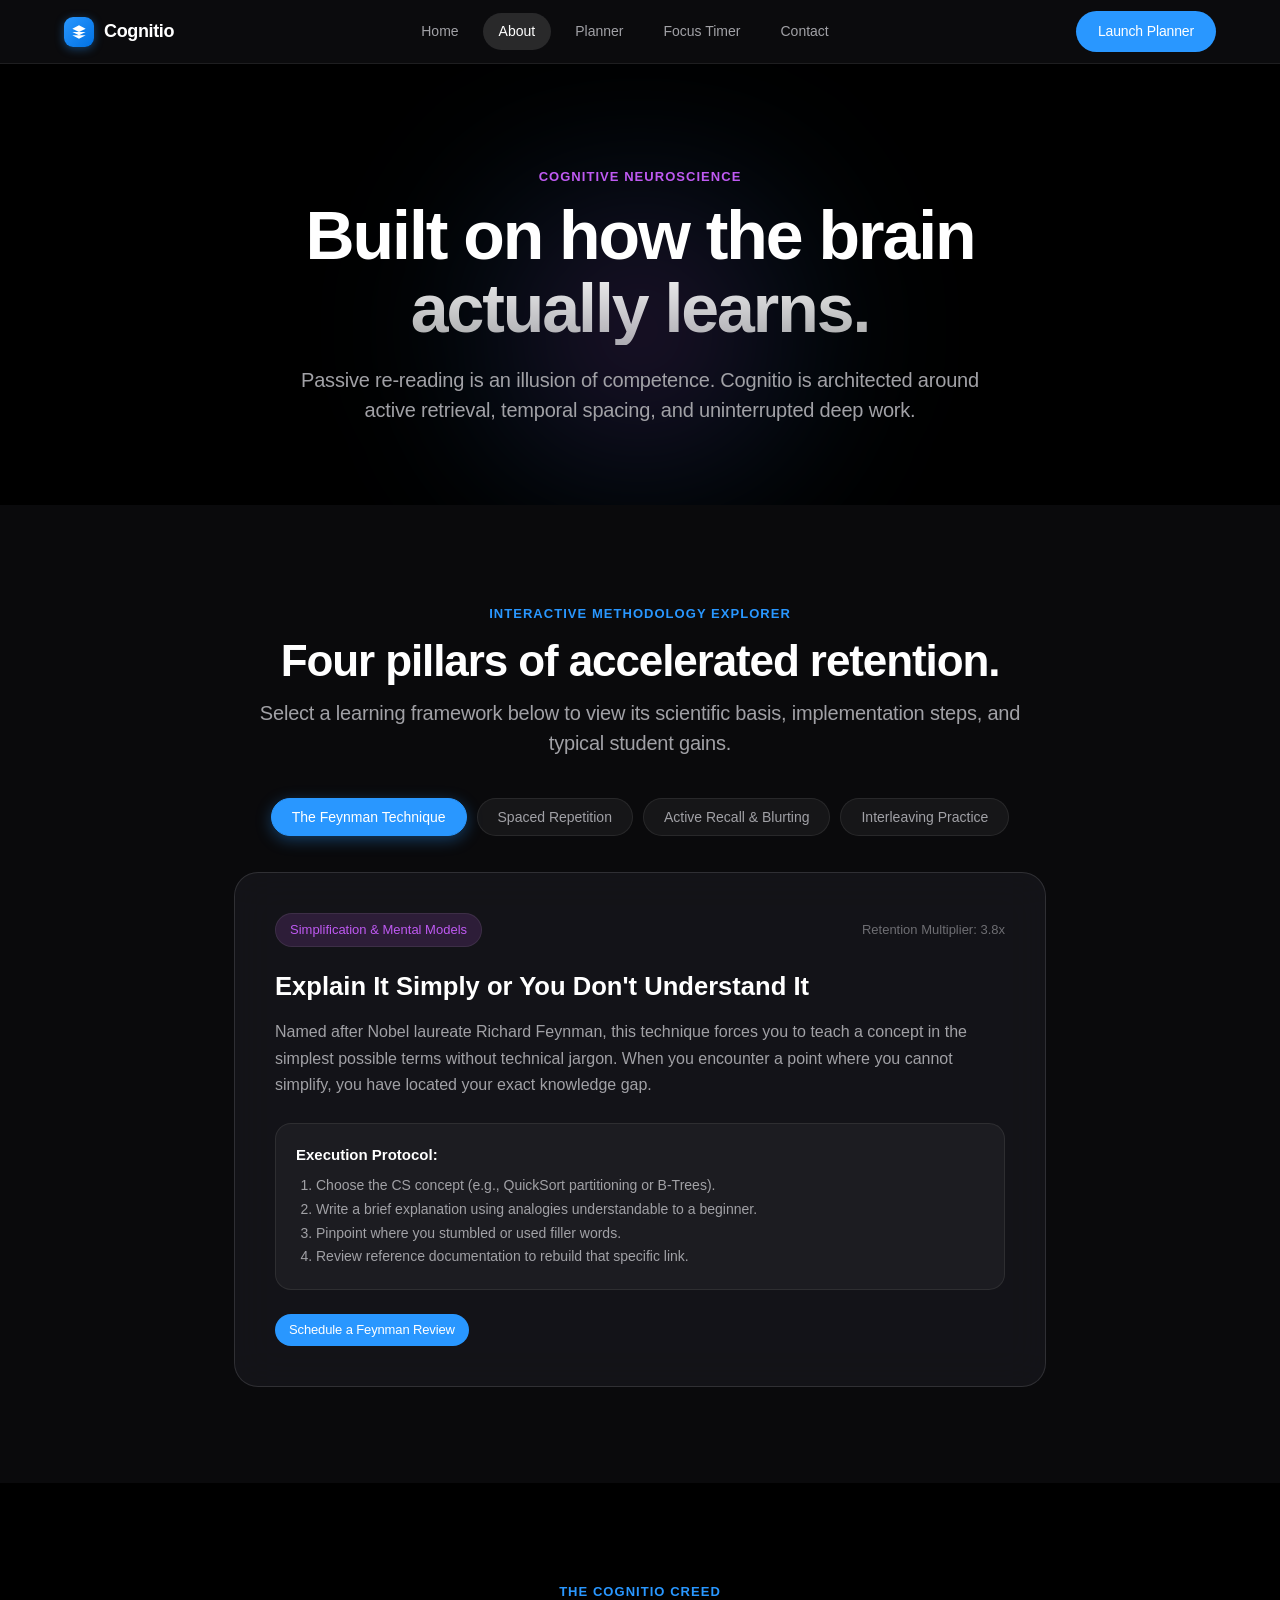
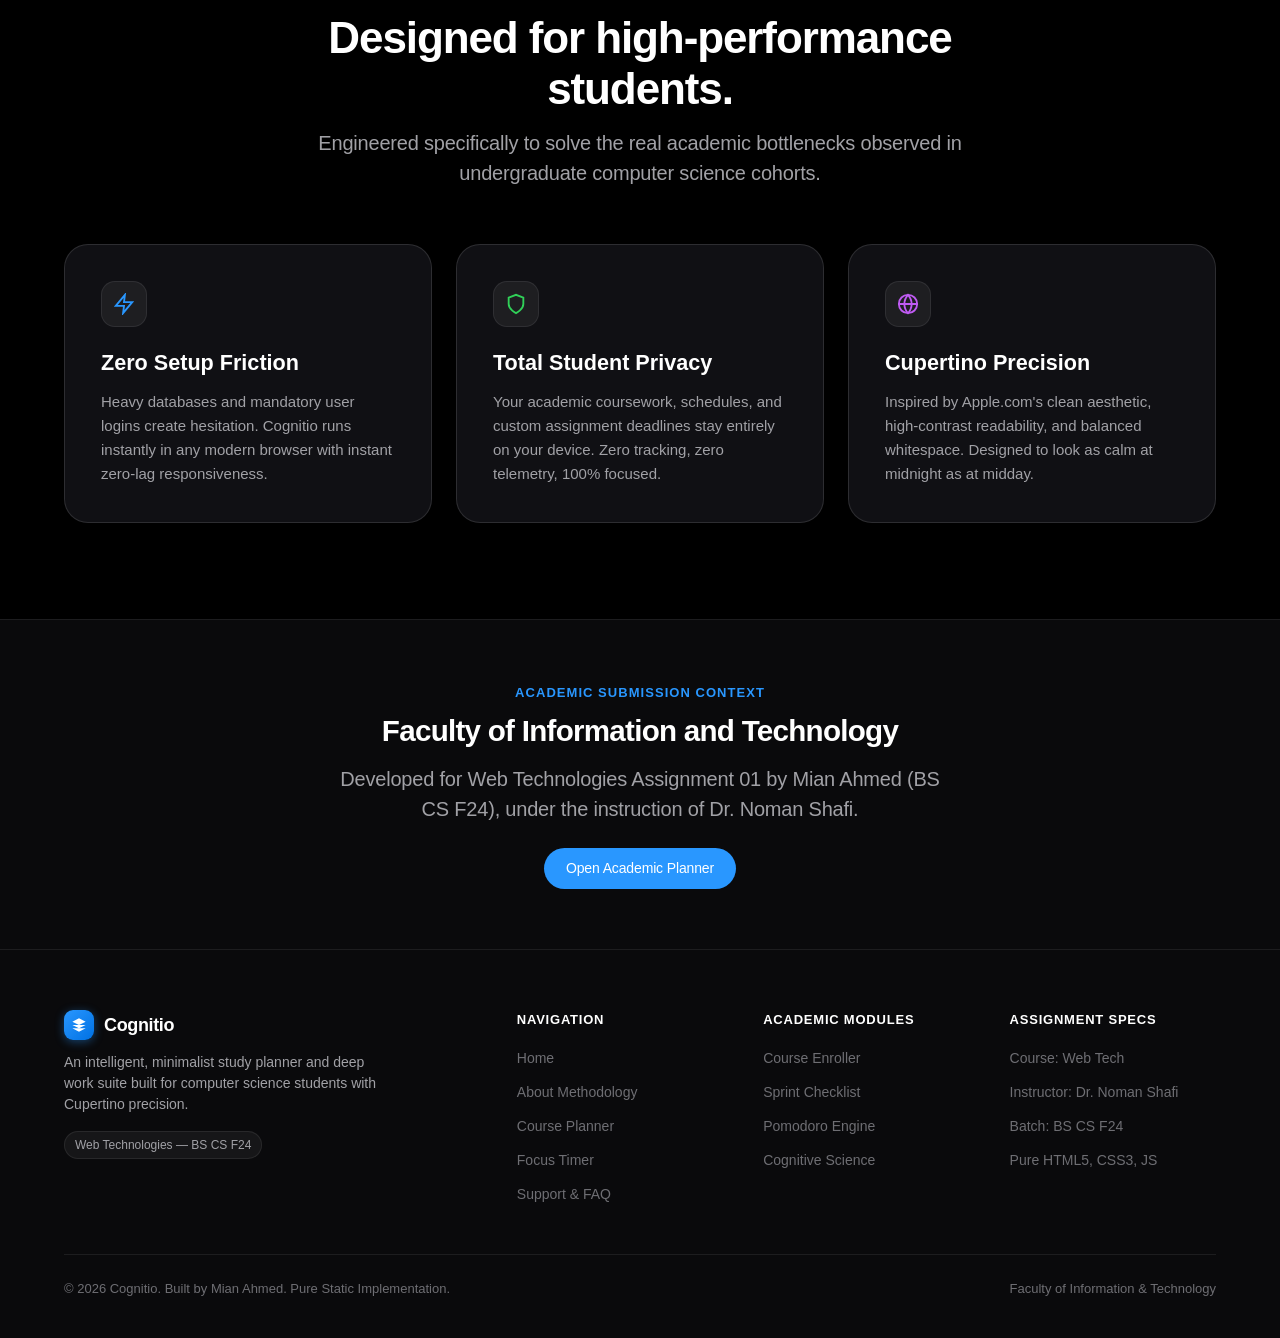
==== about.html @ 15bf396c "Implement Apple-inspired Home and About pages with interactive carousel and technique switcher" ====
<!DOCTYPE html>
<html lang="en">
<head>
  <meta charset="UTF-8">
  <meta name="viewport" content="width=device-width, initial-scale=1.0">
  <meta name="description" content="Cognitio Methodology - The cognitive neuroscience and evidence-based study techniques behind academic mastery.">
  <meta name="author" content="Mian Ahmed - BS CS F24">
  <title>About Cognitio — The Science of Mastery</title>
  <link rel="stylesheet" href="css/style.css">
  <link rel="stylesheet" href="css/responsive.css">
</head>
<body>

  <!-- ========================================================================
       Global Apple Frosted Glass Header
       ======================================================================== -->
  <header class="site-header">
    <div class="container nav-container">
      <a href="index.html" class="brand" aria-label="Cognitio Home">
        <span class="brand-icon">
          <svg viewBox="0 0 24 24">
            <path d="M12 2L2 7l10 5 10-5-10-5zM2 17l10 5 10-5M2 12l10 5 10-5"/>
          </svg>
        </span>
        <span>Cognitio</span>
      </a>

      <nav class="nav-menu" aria-label="Main Navigation">
        <a href="index.html" class="nav-link">Home</a>
        <a href="about.html" class="nav-link active">About</a>
        <a href="planner.html" class="nav-link">Planner</a>
        <a href="timer.html" class="nav-link">Focus Timer</a>
        <a href="contact.html" class="nav-link">Contact</a>
      </nav>

      <div class="nav-actions">
        <a href="planner.html" class="btn btn-primary nav-cta-desktop">Launch Planner</a>
        <button id="hamburgerBtn" class="hamburger" aria-label="Toggle navigation menu" aria-expanded="false">
          <div class="hamburger-bars">
            <span></span>
            <span></span>
            <span></span>
          </div>
        </button>
      </div>
    </div>
  </header>

  <!-- Mobile Navigation Drawer -->
  <aside id="mobileNav" class="mobile-nav" aria-label="Mobile Navigation">
    <div class="mobile-nav-links">
      <a href="index.html" class="mobile-nav-link">Home</a>
      <a href="about.html" class="mobile-nav-link active">About</a>
      <a href="planner.html" class="mobile-nav-link">Planner</a>
      <a href="timer.html" class="mobile-nav-link">Focus Timer</a>
      <a href="contact.html" class="mobile-nav-link">Contact</a>
    </div>
    <div class="mobile-nav-footer">
      <a href="planner.html" class="btn btn-primary" style="width: 100%;">Open Planner</a>
    </div>
  </aside>

  <!-- ========================================================================
       Main Content
       ======================================================================== -->
  <main id="mainContent">

    <!-- 1. Hero Section -->
    <section class="hero-section">
      <div class="hero-glow" style="background: radial-gradient(circle, rgba(191, 90, 242, 0.2) 0%, rgba(41, 151, 255, 0.08) 40%, transparent 70%);"></div>
      <div class="container hero-content">
        <span class="eyebrow" style="color: var(--apple-purple);">Cognitive Neuroscience</span>
        <h1 class="headline-hero">Built on how the brain<br>actually learns.</h1>
        <p class="subheadline" style="max-width: 680px; margin: 20px auto 0;">
          Passive re-reading is an illusion of competence. Cognitio is architected around active retrieval, temporal spacing, and uninterrupted deep work.
        </p>
      </div>
    </section>

    <!-- 2. Interactive Study Technique Switcher -->
    <section class="section-padding" style="background: var(--bg-secondary);">
      <div class="container container-narrow">
        <div class="text-center" style="margin-bottom: 40px;">
          <span class="eyebrow">Interactive Methodology Explorer</span>
          <h2 class="headline-section">Four pillars of accelerated retention.</h2>
          <p class="subheadline" style="margin-top: 12px;">
            Select a learning framework below to view its scientific basis, implementation steps, and typical student gains.
          </p>
        </div>

        <!-- Technique Tabs -->
        <div class="technique-tabs" role="tablist">
          <button class="technique-tab-btn active" data-target="tabFeynman" role="tab" aria-selected="true">
            The Feynman Technique
          </button>
          <button class="technique-tab-btn" data-target="tabSpaced" role="tab" aria-selected="false">
            Spaced Repetition
          </button>
          <button class="technique-tab-btn" data-target="tabBlurting" role="tab" aria-selected="false">
            Active Recall & Blurting
          </button>
          <button class="technique-tab-btn" data-target="tabInterleaving" role="tab" aria-selected="false">
            Interleaving Practice
          </button>
        </div>

        <!-- Panel 1: Feynman Technique -->
        <div id="tabFeynman" class="technique-panel active" role="tabpanel">
          <div class="bento-card" style="padding: 40px;">
            <div style="display: flex; align-items: center; justify-content: space-between; margin-bottom: 20px;">
              <span class="pill-tag" style="background: rgba(191, 90, 242, 0.15); color: var(--apple-purple);">Simplification & Mental Models</span>
              <span style="font-size: 0.8125rem; color: var(--text-muted);">Retention Multiplier: 3.8x</span>
            </div>
            <h3 style="font-size: 1.6rem; font-weight: 700; color: #ffffff; margin-bottom: 14px;">
              Explain It Simply or You Don't Understand It
            </h3>
            <p style="color: var(--text-secondary); line-height: 1.65; margin-bottom: 24px;">
              Named after Nobel laureate Richard Feynman, this technique forces you to teach a concept in the simplest possible terms without technical jargon. When you encounter a point where you cannot simplify, you have located your exact knowledge gap.
            </p>
            <div style="background: rgba(255, 255, 255, 0.04); border: 1px solid var(--border-subtle); border-radius: var(--radius-md); padding: 20px; margin-bottom: 24px;">
              <h4 style="font-size: 0.9375rem; color: #fff; margin-bottom: 8px;">Execution Protocol:</h4>
              <ol style="color: var(--text-secondary); font-size: 0.875rem; padding-left: 20px; line-height: 1.7; list-style: decimal;">
                <li>Choose the CS concept (e.g., QuickSort partitioning or B-Trees).</li>
                <li>Write a brief explanation using analogies understandable to a beginner.</li>
                <li>Pinpoint where you stumbled or used filler words.</li>
                <li>Review reference documentation to rebuild that specific link.</li>
              </ol>
            </div>
            <div style="display: flex; gap: 12px; align-items: center;">
              <a href="planner.html" class="btn btn-primary btn-sm">Schedule a Feynman Review</a>
            </div>
          </div>
        </div>

        <!-- Panel 2: Spaced Repetition -->
        <div id="tabSpaced" class="technique-panel" role="tabpanel">
          <div class="bento-card" style="padding: 40px;">
            <div style="display: flex; align-items: center; justify-content: space-between; margin-bottom: 20px;">
              <span class="pill-tag" style="background: rgba(41, 151, 255, 0.15); color: var(--apple-blue);">Memory Decay Neutralization</span>
              <span style="font-size: 0.8125rem; color: var(--text-muted);">Retention Multiplier: 4.5x</span>
            </div>
            <h3 style="font-size: 1.6rem; font-weight: 700; color: #ffffff; margin-bottom: 14px;">
              Hacking the Ebbinghaus Forgetting Curve
            </h3>
            <p style="color: var(--text-secondary); line-height: 1.65; margin-bottom: 24px;">
              German psychologist Hermann Ebbinghaus discovered that memories deteriorate exponentially within 48 hours of initial exposure. By reviewing material at calculated intervals—just before you are about to forget it—the neural synaptic connections are hardened permanently.
            </p>
            <div style="background: rgba(255, 255, 255, 0.04); border: 1px solid var(--border-subtle); border-radius: var(--radius-md); padding: 20px; margin-bottom: 24px;">
              <h4 style="font-size: 0.9375rem; color: #fff; margin-bottom: 8px;">Optimal Interval Schedule:</h4>
              <ul style="color: var(--text-secondary); font-size: 0.875rem; line-height: 1.7;">
                <li><strong>Session 0:</strong> Initial deep lecture and understanding.</li>
                <li><strong>Review 1 (24 Hours Later):</strong> 10-minute active recall drill.</li>
                <li><strong>Review 2 (3 Days Later):</strong> Problem set and edge case evaluation.</li>
                <li><strong>Review 3 (10 Days Later):</strong> Quick conceptual summary.</li>
              </ul>
            </div>
            <div style="display: flex; gap: 12px; align-items: center;">
              <a href="planner.html" class="btn btn-primary btn-sm">Add Spaced Task</a>
            </div>
          </div>
        </div>

        <!-- Panel 3: Active Recall & Blurting -->
        <div id="tabBlurting" class="technique-panel" role="tabpanel">
          <div class="bento-card" style="padding: 40px;">
            <div style="display: flex; align-items: center; justify-content: space-between; margin-bottom: 20px;">
              <span class="pill-tag" style="background: rgba(48, 209, 88, 0.15); color: var(--apple-green);">Effortful Retrieval</span>
              <span style="font-size: 0.8125rem; color: var(--text-muted);">Retention Multiplier: 5.0x</span>
            </div>
            <h3 style="font-size: 1.6rem; font-weight: 700; color: #ffffff; margin-bottom: 14px;">
              The Blurting Method
            </h3>
            <p style="color: var(--text-secondary); line-height: 1.65; margin-bottom: 24px;">
              Reading notes creates familiarity, which the brain misinterprets as mastery. The Blurting Method requires you to close all books and tabs, take a blank sheet or editor, and write down every single formula, theorem, and code snippet from memory.
            </p>
            <div style="background: rgba(255, 255, 255, 0.04); border: 1px solid var(--border-subtle); border-radius: var(--radius-md); padding: 20px; margin-bottom: 24px;">
              <h4 style="font-size: 0.9375rem; color: #fff; margin-bottom: 8px;">Color Coding Feedback:</h4>
              <p style="color: var(--text-secondary); font-size: 0.875rem; line-height: 1.6;">
                Use green ink for concepts remembered accurately, and red ink for items you missed. Focus your next 25-minute Pomodoro exclusively on the red items.
              </p>
            </div>
            <div style="display: flex; gap: 12px; align-items: center;">
              <a href="timer.html" class="btn btn-primary btn-sm">Open 25m Blurting Timer</a>
            </div>
          </div>
        </div>

        <!-- Panel 4: Interleaving Practice -->
        <div id="tabInterleaving" class="technique-panel" role="tabpanel">
          <div class="bento-card" style="padding: 40px;">
            <div style="display: flex; align-items: center; justify-content: space-between; margin-bottom: 20px;">
              <span class="pill-tag" style="background: rgba(255, 159, 10, 0.15); color: var(--apple-orange);">Cognitive Discrimination</span>
              <span style="font-size: 0.8125rem; color: var(--text-muted);">Transfer Multiplier: 2.9x</span>
            </div>
            <h3 style="font-size: 1.6rem; font-weight: 700; color: #ffffff; margin-bottom: 14px;">
              Interleaving vs. Blocked Practice
            </h3>
            <p style="color: var(--text-secondary); line-height: 1.65; margin-bottom: 24px;">
              Solving 20 identical array problems in a row (blocked practice) teaches pattern memorization, not problem-solving. Interleaving mixes disparate problem types (e.g., one graph traversal, one dynamic programming, one hash map problem) forcing the brain to first diagnose which tool to apply.
            </p>
            <div style="background: rgba(255, 255, 255, 0.04); border: 1px solid var(--border-subtle); border-radius: var(--radius-md); padding: 20px; margin-bottom: 24px;">
              <h4 style="font-size: 0.9375rem; color: #fff; margin-bottom: 8px;">Exam Day Superiority:</h4>
              <p style="color: var(--text-secondary); font-size: 0.875rem; line-height: 1.6;">
                Interleaved learners consistently score 43% higher on unexpected exam questions because they have practiced classification, not just automated execution.
              </p>
            </div>
            <div style="display: flex; gap: 12px; align-items: center;">
              <a href="planner.html" class="btn btn-primary btn-sm">Organize Interleaved Tasks</a>
            </div>
          </div>
        </div>

      </div>
    </section>

    <!-- 3. Bento Grid: Academic Philosophy -->
    <section class="section-padding">
      <div class="container">
        <div class="text-center" style="max-width: 650px; margin: 0 auto 56px;">
          <span class="eyebrow">The Cognitio Creed</span>
          <h2 class="headline-section">Designed for high-performance students.</h2>
          <p class="subheadline" style="margin-top: 14px;">
            Engineered specifically to solve the real academic bottlenecks observed in undergraduate computer science cohorts.
          </p>
        </div>

        <div class="bento-grid">
          <!-- Item 1 -->
          <article class="bento-card bento-span-4">
            <div class="bento-card-header">
              <div class="card-icon-pill" style="color: var(--apple-blue);">
                <svg viewBox="0 0 24 24" fill="none" stroke="currentColor" stroke-width="2">
                  <path d="M13 2L3 14h9l-1 8 10-12h-9l1-8z"/>
                </svg>
              </div>
            </div>
            <h3 style="font-size: 1.35rem; font-weight: 700; color: #fff; margin-bottom: 10px;">Zero Setup Friction</h3>
            <p style="color: var(--text-secondary); font-size: 0.9375rem; line-height: 1.6;">
              Heavy databases and mandatory user logins create hesitation. Cognitio runs instantly in any modern browser with instant zero-lag responsiveness.
            </p>
          </article>

          <!-- Item 2 -->
          <article class="bento-card bento-span-4">
            <div class="bento-card-header">
              <div class="card-icon-pill" style="color: var(--apple-green);">
                <svg viewBox="0 0 24 24" fill="none" stroke="currentColor" stroke-width="2">
                  <path d="M12 22s8-4 8-10V5l-8-3-8 3v7c0 6 8 10 8 10z"/>
                </svg>
              </div>
            </div>
            <h3 style="font-size: 1.35rem; font-weight: 700; color: #fff; margin-bottom: 10px;">Total Student Privacy</h3>
            <p style="color: var(--text-secondary); font-size: 0.9375rem; line-height: 1.6;">
              Your academic coursework, schedules, and custom assignment deadlines stay entirely on your device. Zero tracking, zero telemetry, 100% focused.
            </p>
          </article>

          <!-- Item 3 -->
          <article class="bento-card bento-span-4">
            <div class="bento-card-header">
              <div class="card-icon-pill" style="color: var(--apple-purple);">
                <svg viewBox="0 0 24 24" fill="none" stroke="currentColor" stroke-width="2">
                  <circle cx="12" cy="12" r="10"/>
                  <line x1="2" y1="12" x2="22" y2="12"/>
                  <path d="M12 2a15.3 15.3 0 0 1 4 10 15.3 15.3 0 0 1-4 10 15.3 15.3 0 0 1-4-10 15.3 15.3 0 0 1 4-10z"/>
                </svg>
              </div>
            </div>
            <h3 style="font-size: 1.35rem; font-weight: 700; color: #fff; margin-bottom: 10px;">Cupertino Precision</h3>
            <p style="color: var(--text-secondary); font-size: 0.9375rem; line-height: 1.6;">
              Inspired by Apple.com's clean aesthetic, high-contrast readability, and balanced whitespace. Designed to look as calm at midnight as at midday.
            </p>
          </article>
        </div>
      </div>
    </section>

    <!-- 4. Academic Context Banner -->
    <section class="section-padding-sm" style="background: var(--bg-secondary); border-top: 1px solid var(--border-subtle);">
      <div class="container text-center">
        <span class="eyebrow">Academic Submission Context</span>
        <h2 class="headline-section" style="font-size: 1.85rem; margin-bottom: 16px;">
          Faculty of Information and Technology
        </h2>
        <p class="subheadline" style="max-width: 600px; margin: 0 auto 24px;">
          Developed for Web Technologies Assignment 01 by Mian Ahmed (BS CS F24), under the instruction of Dr. Noman Shafi.
        </p>
        <a href="planner.html" class="btn btn-primary">Open Academic Planner</a>
      </div>
    </section>

  </main>

  <!-- ========================================================================
       Global Apple-Style Minimalist Footer
       ======================================================================== -->
  <footer class="site-footer">
    <div class="container">
      <div class="footer-grid">
        <div class="footer-brand">
          <a href="index.html" class="brand">
            <span class="brand-icon">
              <svg viewBox="0 0 24 24">
                <path d="M12 2L2 7l10 5 10-5-10-5zM2 17l10 5 10-5M2 12l10 5 10-5"/>
              </svg>
            </span>
            <span>Cognitio</span>
          </a>
          <p>
            An intelligent, minimalist study planner and deep work suite built for computer science students with Cupertino precision.
          </p>
          <div style="margin-top: 16px;">
            <span class="footer-academic-badge">
              Web Technologies — BS CS F24
            </span>
          </div>
        </div>

        <div>
          <h4 class="footer-title">Navigation</h4>
          <ul class="footer-links">
            <li><a href="index.html" class="footer-link">Home</a></li>
            <li><a href="about.html" class="footer-link">About Methodology</a></li>
            <li><a href="planner.html" class="footer-link">Course Planner</a></li>
            <li><a href="timer.html" class="footer-link">Focus Timer</a></li>
            <li><a href="contact.html" class="footer-link">Support & FAQ</a></li>
          </ul>
        </div>

        <div>
          <h4 class="footer-title">Academic Modules</h4>
          <ul class="footer-links">
            <li><a href="planner.html" class="footer-link">Course Enroller</a></li>
            <li><a href="planner.html" class="footer-link">Sprint Checklist</a></li>
            <li><a href="timer.html" class="footer-link">Pomodoro Engine</a></li>
            <li><a href="about.html" class="footer-link">Cognitive Science</a></li>
          </ul>
        </div>

        <div>
          <h4 class="footer-title">Assignment Specs</h4>
          <ul class="footer-links">
            <li><span class="footer-link">Course: Web Tech</span></li>
            <li><span class="footer-link">Instructor: Dr. Noman Shafi</span></li>
            <li><span class="footer-link">Batch: BS CS F24</span></li>
            <li><span class="footer-link">Pure HTML5, CSS3, JS</span></li>
          </ul>
        </div>
      </div>

      <div class="footer-bottom">
        <p>&copy; 2026 Cognitio. Built by Mian Ahmed. Pure Static Implementation.</p>
        <p>Faculty of Information & Technology</p>
      </div>
    </div>
  </footer>

  <script src="js/main.js"></script>
</body>
</html>
---- css/style.css ----
/* ==========================================================================
   Cognitio - Apple.com Aesthetic Design System
   Course: Web Technologies (BS CS F24) - Assignment 01
   Instructor: Dr. Noman Shafi
   ========================================================================== */

/* --------------------------------------------------------------------------
   1. CSS Custom Properties (Theme Tokens)
   -------------------------------------------------------------------------- */
:root {
  /* Surface & Background Colors */
  --bg-primary: #000000;
  --bg-secondary: #0a0a0c;
  --bg-tertiary: #141417;
  --bg-card: rgba(26, 26, 31, 0.65);
  --bg-card-hover: rgba(36, 36, 44, 0.85);
  --bg-glass: rgba(15, 15, 18, 0.75);
  --bg-input: rgba(30, 30, 36, 0.7);

  /* Borders & Dividers */
  --border-subtle: rgba(255, 255, 255, 0.08);
  --border-card: rgba(255, 255, 255, 0.12);
  --border-focus: #2997ff;

  /* Typography Colors */
  --text-primary: #f5f5f7;
  --text-secondary: #a1a1a6;
  --text-muted: #6e6e73;
  --text-inverse: #000000;

  /* Apple Accent Colors */
  --apple-blue: #2997ff;
  --apple-blue-hover: #0077ed;
  --apple-green: #30d158;
  --apple-purple: #bf5af2;
  --apple-orange: #ff9f0a;
  --apple-red: #ff453a;
  --apple-teal: #64d2ff;

  /* Typography Stack */
  --font-family: -apple-system, BlinkMacSystemFont, "SF Pro Display", "SF Pro Text", "Inter", "Segoe UI", Roboto, sans-serif;
  --font-mono: "SF Mono", Menlo, Monaco, Consolas, "Courier New", monospace;

  /* Border Radii */
  --radius-xs: 6px;
  --radius-sm: 10px;
  --radius-md: 16px;
  --radius-lg: 24px;
  --radius-xl: 32px;
  --radius-pill: 9999px;

  /* Shadows & Glows */
  --shadow-subtle: 0 4px 20px rgba(0, 0, 0, 0.4);
  --shadow-elevated: 0 12px 40px rgba(0, 0, 0, 0.6);
  --shadow-blue-glow: 0 0 40px rgba(41, 151, 255, 0.2);

  /* Transitions & Timing */
  --ease-apple: cubic-bezier(0.16, 1, 0.3, 1);
  --transition-fast: 0.2s var(--ease-apple);
  --transition-normal: 0.35s var(--ease-apple);
  --transition-slow: 0.6s var(--ease-apple);

  /* Layout */
  --max-width: 1200px;
  --nav-height: 64px;
}

/* --------------------------------------------------------------------------
   2. Reset & Base Styles
   -------------------------------------------------------------------------- */
*, *::before, *::after {
  box-sizing: border-box;
  margin: 0;
  padding: 0;
}

html {
  font-size: 16px;
  scroll-behavior: smooth;
  color-scheme: dark;
}

body {
  font-family: var(--font-family);
  background-color: var(--bg-primary);
  color: var(--text-primary);
  line-height: 1.5;
  -webkit-font-smoothing: antialiased;
  -moz-osx-font-smoothing: grayscale;
  min-height: 100vh;
  display: flex;
  flex-direction: column;
  overflow-x: hidden;
}

main {
  flex: 1;
}

img, svg {
  display: block;
  max-width: 100%;
}

a {
  color: inherit;
  text-decoration: none;
  transition: color var(--transition-fast);
}

button, input, select, textarea {
  font-family: inherit;
  font-size: inherit;
  color: inherit;
  background: transparent;
  border: none;
  outline: none;
}

button {
  cursor: pointer;
}

ul, ol {
  list-style: none;
}

/* --------------------------------------------------------------------------
   3. Container & Grid Utilities
   -------------------------------------------------------------------------- */
.container {
  width: 100%;
  max-width: var(--max-width);
  margin-left: auto;
  margin-right: auto;
  padding-left: 24px;
  padding-right: 24px;
}

.container-narrow {
  max-width: 860px;
}

.section-padding {
  padding-top: 96px;
  padding-bottom: 96px;
}

.section-padding-sm {
  padding-top: 60px;
  padding-bottom: 60px;
}

/* --------------------------------------------------------------------------
   4. Typography Utilities
   -------------------------------------------------------------------------- */
.eyebrow {
  display: inline-block;
  font-size: 0.8125rem;
  font-weight: 600;
  letter-spacing: 0.08em;
  text-transform: uppercase;
  color: var(--apple-blue);
  margin-bottom: 12px;
}

.headline-hero {
  font-size: clamp(2.5rem, 6vw, 4.25rem);
  font-weight: 700;
  letter-spacing: -0.03em;
  line-height: 1.08;
  background: linear-gradient(180deg, #ffffff 40%, rgba(255, 255, 255, 0.65) 100%);
  -webkit-background-clip: text;
  -webkit-text-fill-color: transparent;
}

.headline-section {
  font-size: clamp(1.85rem, 4vw, 2.75rem);
  font-weight: 700;
  letter-spacing: -0.025em;
  line-height: 1.15;
  color: #ffffff;
}

.subheadline {
  font-size: clamp(1.05rem, 2vw, 1.25rem);
  font-weight: 400;
  color: var(--text-secondary);
  line-height: 1.5;
  letter-spacing: -0.01em;
}

.text-center {
  text-align: center;
}

.gradient-text-blue {
  background: linear-gradient(135deg, #2997ff, #64d2ff);
  -webkit-background-clip: text;
  -webkit-text-fill-color: transparent;
}

.gradient-text-purple {
  background: linear-gradient(135deg, #bf5af2, #ff375f);
  -webkit-background-clip: text;
  -webkit-text-fill-color: transparent;
}

.gradient-text-orange {
  background: linear-gradient(135deg, #ff9f0a, #ffd60a);
  -webkit-background-clip: text;
  -webkit-text-fill-color: transparent;
}

/* --------------------------------------------------------------------------
   5. Apple Frosted Glass Header & Navigation
   -------------------------------------------------------------------------- */
.site-header {
  position: sticky;
  top: 0;
  left: 0;
  width: 100%;
  height: var(--nav-height);
  z-index: 1000;
  background: var(--bg-glass);
  backdrop-filter: blur(20px) saturate(180%);
  -webkit-backdrop-filter: blur(20px) saturate(180%);
  border-bottom: 1px solid var(--border-subtle);
  transition: background-color var(--transition-normal);
}

.nav-container {
  display: flex;
  align-items: center;
  justify-content: space-between;
  height: 100%;
}

/* Brand Logo */
.brand {
  display: flex;
  align-items: center;
  gap: 10px;
  font-size: 1.125rem;
  font-weight: 600;
  letter-spacing: -0.02em;
  color: #ffffff;
}

.brand-icon {
  width: 30px;
  height: 30px;
  border-radius: 9px;
  background: linear-gradient(135deg, #2997ff, #0071e3);
  display: flex;
  align-items: center;
  justify-content: center;
  box-shadow: 0 2px 10px rgba(41, 151, 255, 0.4);
}

.brand-icon svg {
  width: 16px;
  height: 16px;
  fill: #ffffff;
}

/* Desktop Nav Links */
.nav-menu {
  display: flex;
  align-items: center;
  gap: 8px;
}

.nav-link {
  padding: 8px 16px;
  font-size: 0.875rem;
  font-weight: 400;
  color: var(--text-secondary);
  border-radius: var(--radius-pill);
  transition: color var(--transition-fast), background-color var(--transition-fast);
}

.nav-link:hover {
  color: #ffffff;
  background-color: rgba(255, 255, 255, 0.06);
}

.nav-link.active {
  color: #ffffff;
  font-weight: 500;
  background-color: rgba(255, 255, 255, 0.12);
}

/* Header Action CTA */
.nav-actions {
  display: flex;
  align-items: center;
  gap: 12px;
}

/* Mobile Hamburger Button */
.hamburger {
  display: none;
  width: 40px;
  height: 40px;
  border-radius: 10px;
  align-items: center;
  justify-content: center;
  background: rgba(255, 255, 255, 0.05);
  border: 1px solid var(--border-subtle);
  color: #ffffff;
}

.hamburger-bars {
  position: relative;
  width: 18px;
  height: 14px;
}

.hamburger-bars span {
  display: block;
  position: absolute;
  height: 2px;
  width: 100%;
  background: #ffffff;
  border-radius: 2px;
  opacity: 1;
  left: 0;
  transform: rotate(0deg);
  transition: 0.25s ease-in-out;
}

.hamburger-bars span:nth-child(1) { top: 0px; }
.hamburger-bars span:nth-child(2) { top: 6px; }
.hamburger-bars span:nth-child(3) { top: 12px; }

.hamburger.is-open .hamburger-bars span:nth-child(1) {
  top: 6px;
  transform: rotate(135deg);
}
.hamburger.is-open .hamburger-bars span:nth-child(2) {
  opacity: 0;
  left: -20px;
}
.hamburger.is-open .hamburger-bars span:nth-child(3) {
  top: 6px;
  transform: rotate(-135deg);
}

/* Mobile Navigation Drawer */
.mobile-nav {
  display: none;
  position: fixed;
  top: var(--nav-height);
  left: 0;
  width: 100%;
  height: calc(100vh - var(--nav-height));
  background: rgba(8, 8, 10, 0.95);
  backdrop-filter: blur(25px);
  -webkit-backdrop-filter: blur(25px);
  padding: 32px 24px;
  z-index: 999;
  flex-direction: column;
  justify-content: space-between;
  border-top: 1px solid var(--border-subtle);
  transform: translateY(-10px);
  opacity: 0;
  pointer-events: none;
  transition: opacity 0.3s var(--ease-apple), transform 0.3s var(--ease-apple);
}

.mobile-nav.is-open {
  display: flex;
  opacity: 1;
  pointer-events: auto;
  transform: translateY(0);
}

.mobile-nav-links {
  display: flex;
  flex-direction: column;
  gap: 16px;
}

.mobile-nav-link {
  font-size: 1.35rem;
  font-weight: 500;
  color: var(--text-secondary);
  padding: 12px 0;
  border-bottom: 1px solid var(--border-subtle);
  transition: color var(--transition-fast), padding-left var(--transition-fast);
}

.mobile-nav-link:hover, .mobile-nav-link.active {
  color: #ffffff;
  padding-left: 8px;
}

/* --------------------------------------------------------------------------
   6. Buttons (Apple Pill Style)
   -------------------------------------------------------------------------- */
.btn {
  display: inline-flex;
  align-items: center;
  justify-content: center;
  gap: 8px;
  padding: 10px 22px;
  font-size: 0.875rem;
  font-weight: 500;
  border-radius: var(--radius-pill);
  transition: all var(--transition-fast);
  white-space: nowrap;
  letter-spacing: -0.01em;
}

.btn-primary {
  background-color: var(--apple-blue);
  color: #ffffff;
}

.btn-primary:hover {
  background-color: var(--apple-blue-hover);
  transform: scale(1.02);
  box-shadow: 0 4px 15px rgba(41, 151, 255, 0.4);
}

.btn-primary:active {
  transform: scale(0.98);
}

.btn-secondary {
  background-color: rgba(255, 255, 255, 0.08);
  color: #ffffff;
  border: 1px solid var(--border-card);
}

.btn-secondary:hover {
  background-color: rgba(255, 255, 255, 0.15);
  border-color: rgba(255, 255, 255, 0.25);
  transform: scale(1.02);
}

.btn-secondary:active {
  transform: scale(0.98);
}

.btn-ghost {
  color: var(--apple-blue);
  padding: 8px 16px;
}

.btn-ghost:hover {
  background-color: rgba(41, 151, 255, 0.1);
}

.btn-danger {
  background: rgba(255, 69, 58, 0.15);
  color: var(--apple-red);
  border: 1px solid rgba(255, 69, 58, 0.3);
}

.btn-danger:hover {
  background: var(--apple-red);
  color: #ffffff;
}

.btn-sm {
  padding: 6px 14px;
  font-size: 0.8125rem;
}

.btn-lg {
  padding: 14px 30px;
  font-size: 1rem;
  font-weight: 600;
}

/* --------------------------------------------------------------------------
   7. Bento Grid & Card Components
   -------------------------------------------------------------------------- */
.bento-grid {
  display: grid;
  grid-template-columns: repeat(12, 1fr);
  gap: 24px;
}

.bento-span-4 { grid-column: span 4; }
.bento-span-6 { grid-column: span 6; }
.bento-span-8 { grid-column: span 8; }
.bento-span-12 { grid-column: span 12; }

.bento-card {
  background: var(--bg-card);
  border: 1px solid var(--border-card);
  border-radius: var(--radius-lg);
  padding: 36px;
  backdrop-filter: blur(20px);
  -webkit-backdrop-filter: blur(20px);
  position: relative;
  overflow: hidden;
  display: flex;
  flex-direction: column;
  transition: transform var(--transition-normal), border-color var(--transition-normal), background-color var(--transition-normal), box-shadow var(--transition-normal);
}

.bento-card:hover {
  border-color: rgba(255, 255, 255, 0.22);
  background: var(--bg-card-hover);
  box-shadow: 0 12px 35px rgba(0, 0, 0, 0.5);
}

.bento-card-header {
  display: flex;
  align-items: center;
  justify-content: space-between;
  margin-bottom: 20px;
}

.card-icon-pill {
  width: 46px;
  height: 46px;
  border-radius: 14px;
  display: flex;
  align-items: center;
  justify-content: center;
  background: rgba(255, 255, 255, 0.06);
  border: 1px solid var(--border-subtle);
}

.card-icon-pill svg {
  width: 22px;
  height: 22px;
}

/* --------------------------------------------------------------------------
   8. Form Inputs (Apple Style)
   -------------------------------------------------------------------------- */
.form-group {
  display: flex;
  flex-direction: column;
  gap: 8px;
  margin-bottom: 20px;
  text-align: left;
}

.form-label {
  font-size: 0.875rem;
  font-weight: 500;
  color: var(--text-secondary);
}

.form-input, .form-select, .form-textarea {
  width: 100%;
  padding: 12px 16px;
  background: var(--bg-input);
  border: 1px solid var(--border-subtle);
  border-radius: var(--radius-sm);
  color: #ffffff;
  font-size: 0.9375rem;
  transition: border-color var(--transition-fast), box-shadow var(--transition-fast), background-color var(--transition-fast);
}

.form-input:focus, .form-select:focus, .form-textarea:focus {
  border-color: var(--border-focus);
  background: rgba(35, 35, 42, 0.9);
  box-shadow: 0 0 0 4px rgba(41, 151, 255, 0.15);
}

.form-input::placeholder, .form-textarea::placeholder {
  color: var(--text-muted);
}

.form-select option {
  background: #1c1c1e;
  color: #ffffff;
}

.input-error-msg {
  font-size: 0.8125rem;
  color: var(--apple-red);
  margin-top: 4px;
  display: none;
}

.form-group.has-error .form-input,
.form-group.has-error .form-select,
.form-group.has-error .form-textarea {
  border-color: var(--apple-red);
  background: rgba(255, 69, 58, 0.06);
}

.form-group.has-error .input-error-msg {
  display: block;
}

/* --------------------------------------------------------------------------
   9. Modal Dialog (Apple Cupertino Style)
   -------------------------------------------------------------------------- */
.modal-overlay {
  position: fixed;
  inset: 0;
  background: rgba(0, 0, 0, 0.75);
  backdrop-filter: blur(16px);
  -webkit-backdrop-filter: blur(16px);
  z-index: 2000;
  display: flex;
  align-items: center;
  justify-content: center;
  padding: 24px;
  opacity: 0;
  pointer-events: none;
  transition: opacity 0.3s var(--ease-apple);
}

.modal-overlay.is-open {
  opacity: 1;
  pointer-events: auto;
}

.modal-window {
  background: #18181b;
  border: 1px solid var(--border-card);
  border-radius: var(--radius-xl);
  width: 100%;
  max-width: 520px;
  padding: 32px;
  box-shadow: 0 25px 60px rgba(0, 0, 0, 0.8);
  transform: scale(0.94) translateY(20px);
  transition: transform 0.35s var(--ease-apple);
}

.modal-overlay.is-open .modal-window {
  transform: scale(1) translateY(0);
}

.modal-header {
  display: flex;
  align-items: center;
  justify-content: space-between;
  margin-bottom: 24px;
}

.modal-title {
  font-size: 1.35rem;
  font-weight: 700;
  color: #ffffff;
}

.modal-close-btn {
  width: 32px;
  height: 32px;
  border-radius: 50%;
  background: rgba(255, 255, 255, 0.1);
  display: flex;
  align-items: center;
  justify-content: center;
  color: var(--text-secondary);
  font-size: 1.25rem;
  transition: background-color var(--transition-fast), color var(--transition-fast);
}

.modal-close-btn:hover {
  background: rgba(255, 255, 255, 0.2);
  color: #ffffff;
}

/* --------------------------------------------------------------------------
   10. Toast Notification System
   -------------------------------------------------------------------------- */
.toast-container {
  position: fixed;
  bottom: 30px;
  right: 30px;
  z-index: 3000;
  display: flex;
  flex-direction: column;
  gap: 12px;
  pointer-events: none;
}

.toast {
  background: rgba(30, 30, 36, 0.9);
  border: 1px solid var(--border-card);
  backdrop-filter: blur(20px);
  -webkit-backdrop-filter: blur(20px);
  color: #ffffff;
  padding: 14px 20px;
  border-radius: var(--radius-md);
  box-shadow: 0 10px 30px rgba(0, 0, 0, 0.5);
  display: flex;
  align-items: center;
  gap: 12px;
  font-size: 0.875rem;
  transform: translateY(20px);
  opacity: 0;
  transition: transform 0.3s var(--ease-apple), opacity 0.3s var(--ease-apple);
  pointer-events: auto;
}

.toast.show {
  transform: translateY(0);
  opacity: 1;
}

.toast-success {
  border-left: 3px solid var(--apple-green);
}

.toast-info {
  border-left: 3px solid var(--apple-blue);
}

.toast-error {
  border-left: 3px solid var(--apple-red);
}

/* --------------------------------------------------------------------------
   11. Footer (Apple Minimalist Columns)
   -------------------------------------------------------------------------- */
.site-footer {
  background: var(--bg-secondary);
  border-top: 1px solid var(--border-subtle);
  padding: 60px 0 40px;
  margin-top: auto;
}

.footer-grid {
  display: grid;
  grid-template-columns: 2fr repeat(3, 1fr);
  gap: 40px;
  margin-bottom: 48px;
}

.footer-brand p {
  color: var(--text-secondary);
  font-size: 0.875rem;
  margin-top: 12px;
  max-width: 320px;
}

.footer-title {
  font-size: 0.8125rem;
  font-weight: 600;
  letter-spacing: 0.06em;
  text-transform: uppercase;
  color: #ffffff;
  margin-bottom: 16px;
}

.footer-links {
  display: flex;
  flex-direction: column;
  gap: 10px;
}

.footer-link {
  font-size: 0.875rem;
  color: var(--text-muted);
  transition: color var(--transition-fast);
}

.footer-link:hover {
  color: #ffffff;
}

.footer-bottom {
  display: flex;
  align-items: center;
  justify-content: space-between;
  padding-top: 24px;
  border-top: 1px solid var(--border-subtle);
  font-size: 0.8125rem;
  color: var(--text-muted);
}

.footer-academic-badge {
  display: inline-flex;
  align-items: center;
  gap: 6px;
  padding: 4px 10px;
  background: rgba(255, 255, 255, 0.05);
  border: 1px solid var(--border-subtle);
  border-radius: var(--radius-pill);
  font-size: 0.75rem;
  color: var(--text-secondary);
}

/* --------------------------------------------------------------------------
   12. Hero Section (Apple Keynote Style)
   -------------------------------------------------------------------------- */
.hero-section {
  padding: 100px 0 80px;
  text-align: center;
  position: relative;
  overflow: hidden;
}

.hero-glow {
  position: absolute;
  top: 15%;
  left: 50%;
  transform: translateX(-50%);
  width: 600px;
  height: 400px;
  background: radial-gradient(circle, rgba(41, 151, 255, 0.18) 0%, rgba(191, 90, 242, 0.08) 40%, transparent 70%);
  filter: blur(60px);
  pointer-events: none;
  z-index: 0;
}

.hero-content {
  position: relative;
  z-index: 1;
  max-width: 840px;
  margin: 0 auto;
}

.hero-cta-group {
  display: flex;
  align-items: center;
  justify-content: center;
  gap: 16px;
  margin-top: 36px;
}

/* Feature Showcase Pill Tags */
.feature-tags {
  display: flex;
  align-items: center;
  justify-content: center;
  flex-wrap: wrap;
  gap: 10px;
  margin-top: 40px;
}

.pill-tag {
  display: inline-flex;
  align-items: center;
  gap: 8px;
  padding: 6px 14px;
  background: rgba(255, 255, 255, 0.05);
  border: 1px solid var(--border-subtle);
  border-radius: var(--radius-pill);
  font-size: 0.8125rem;
  color: var(--text-secondary);
}

.pill-tag-dot {
  width: 6px;
  height: 6px;
  border-radius: 50%;
}

/* Stats Counter Strip */
.stats-grid {
  display: grid;
  grid-template-columns: repeat(4, 1fr);
  gap: 20px;
  margin-top: 48px;
}

.stat-item {
  background: var(--bg-card);
  border: 1px solid var(--border-card);
  border-radius: var(--radius-md);
  padding: 24px;
  text-align: center;
}

.stat-number {
  font-size: 2.25rem;
  font-weight: 700;
  letter-spacing: -0.03em;
  color: #ffffff;
  margin-bottom: 4px;
}

.stat-label {
  font-size: 0.8125rem;
  color: var(--text-muted);
  text-transform: uppercase;
  letter-spacing: 0.05em;
}

/* --------------------------------------------------------------------------
   13. Interactive Carousel Component (Apple Testimonial & Study Tips)
   -------------------------------------------------------------------------- */
.carousel-wrapper {
  position: relative;
  max-width: 900px;
  margin: 0 auto;
  overflow: hidden;
  padding: 20px 0;
}

.carousel-track-container {
  overflow: hidden;
  width: 100%;
  border-radius: var(--radius-xl);
  background: var(--bg-card);
  border: 1px solid var(--border-card);
}

.carousel-track {
  display: flex;
  transition: transform 0.5s var(--ease-apple);
  will-change: transform;
}

.carousel-slide {
  min-width: 100%;
  padding: 48px 40px;
  box-sizing: border-box;
  display: flex;
  flex-direction: column;
  justify-content: space-between;
}

.slide-badge {
  display: inline-flex;
  align-items: center;
  gap: 6px;
  padding: 4px 12px;
  border-radius: var(--radius-pill);
  font-size: 0.75rem;
  font-weight: 600;
  text-transform: uppercase;
  letter-spacing: 0.06em;
  width: fit-content;
  margin-bottom: 20px;
}

.slide-quote {
  font-size: clamp(1.15rem, 2.5vw, 1.45rem);
  font-weight: 500;
  color: #ffffff;
  line-height: 1.45;
  letter-spacing: -0.015em;
  margin-bottom: 24px;
}

.slide-author {
  display: flex;
  align-items: center;
  gap: 14px;
}

.author-avatar {
  width: 44px;
  height: 44px;
  border-radius: 50%;
  background: linear-gradient(135deg, #2997ff, #bf5af2);
  display: flex;
  align-items: center;
  justify-content: center;
  font-weight: 600;
  font-size: 0.875rem;
  color: #ffffff;
}

.author-info h4 {
  font-size: 0.9375rem;
  font-weight: 600;
  color: #ffffff;
}

.author-info p {
  font-size: 0.8125rem;
  color: var(--text-secondary);
}

/* Carousel Controls */
.carousel-controls {
  display: flex;
  align-items: center;
  justify-content: space-between;
  margin-top: 24px;
}

.carousel-nav-btn {
  width: 44px;
  height: 44px;
  border-radius: 50%;
  background: rgba(255, 255, 255, 0.08);
  border: 1px solid var(--border-subtle);
  color: #ffffff;
  display: flex;
  align-items: center;
  justify-content: center;
  transition: all var(--transition-fast);
}

.carousel-nav-btn:hover {
  background: rgba(255, 255, 255, 0.2);
  transform: scale(1.05);
}

.carousel-dots {
  display: flex;
  align-items: center;
  gap: 10px;
}

.carousel-dot {
  width: 10px;
  height: 10px;
  border-radius: 50%;
  background: rgba(255, 255, 255, 0.2);
  border: none;
  cursor: pointer;
  transition: all var(--transition-fast);
}

.carousel-dot.active {
  width: 28px;
  border-radius: var(--radius-pill);
  background: var(--apple-blue);
}

/* --------------------------------------------------------------------------
   14. Interactive Study Technique Switcher (About Page)
   -------------------------------------------------------------------------- */
.technique-tabs {
  display: flex;
  align-items: center;
  justify-content: center;
  flex-wrap: wrap;
  gap: 10px;
  margin-bottom: 36px;
}

.technique-tab-btn {
  padding: 10px 20px;
  border-radius: var(--radius-pill);
  background: rgba(255, 255, 255, 0.05);
  border: 1px solid var(--border-subtle);
  color: var(--text-secondary);
  font-size: 0.875rem;
  font-weight: 500;
  transition: all var(--transition-fast);
}

.technique-tab-btn:hover {
  color: #ffffff;
  background: rgba(255, 255, 255, 0.1);
}

.technique-tab-btn.active {
  color: #ffffff;
  background: var(--apple-blue);
  border-color: var(--apple-blue);
  box-shadow: 0 4px 15px rgba(41, 151, 255, 0.35);
}

.technique-panel {
  display: none;
  animation: fadeInPanel 0.4s var(--ease-apple);
}

.technique-panel.active {
  display: block;
}

@keyframes fadeInPanel {
  from {
    opacity: 0;
    transform: translateY(10px);
  }
  to {
    opacity: 1;
    transform: translateY(0);
  }
}
---- css/responsive.css ----
/* ==========================================================================
   Cognitio - Responsive Breakpoints & Adaptive Layouts
   Course: Web Technologies (BS CS F24) - Assignment 01
   Instructor: Dr. Noman Shafi
   Design System: Apple.com Clean Aesthetic
   ========================================================================== */

/* --------------------------------------------------------------------------
   1. Large Tablets & Small Laptops (max-width: 1024px)
   -------------------------------------------------------------------------- */
@media (max-width: 1024px) {
  .bento-grid {
    grid-template-columns: repeat(6, 1fr);
  }

  .bento-span-4, .bento-span-6, .bento-span-8 {
    grid-column: span 6 !important;
  }

  .bento-span-12 {
    grid-column: span 6 !important;
  }

  .headline-hero {
    font-size: 3.25rem;
  }

  .stats-grid {
    grid-template-columns: repeat(2, 1fr);
    gap: 16px;
  }
}

/* --------------------------------------------------------------------------
   2. Tablets & Mobile Landscape (max-width: 768px)
   -------------------------------------------------------------------------- */
@media (max-width: 768px) {
  :root {
    --nav-height: 58px;
  }

  /* Navigation Bar Adaptations */
  .nav-menu {
    display: none;
  }

  .nav-cta-desktop {
    display: none;
  }

  .hamburger {
    display: flex;
  }

  /* Typography Scale for Smaller Screens */
  .headline-hero {
    font-size: 2.5rem;
  }

  .headline-section {
    font-size: 2rem;
  }

  .subheadline {
    font-size: 1.05rem;
  }

  /* Bento Layouts on Mobile */
  .bento-grid {
    grid-template-columns: 1fr;
    gap: 16px;
  }

  .bento-span-4, .bento-span-6, .bento-span-8, .bento-span-12 {
    grid-column: 1 / -1 !important;
  }

  .bento-card {
    padding: 24px;
  }

  /* Hero Section */
  .hero-section {
    padding: 60px 0 40px;
  }

  .hero-cta-group {
    flex-direction: column;
    width: 100%;
  }

  .hero-cta-group .btn {
    width: 100%;
  }

  /* Planner & Course Manager */
  .planner-header-bar {
    flex-direction: column;
    align-items: flex-start;
    gap: 16px;
  }

  .courses-grid {
    grid-template-columns: 1fr !important;
  }

  /* Pomodoro Hub */
  .timer-dial-container {
    width: 260px;
    height: 260px;
  }

  .timer-modes-pill {
    width: 100%;
    overflow-x: auto;
  }

  /* Contact & FAQ Split */
  .contact-layout-grid {
    grid-template-columns: 1fr !important;
    gap: 32px;
  }

  /* Footer Columns */
  .footer-grid {
    grid-template-columns: 1fr 1fr;
    gap: 32px;
  }

  .footer-brand {
    grid-column: 1 / -1;
  }
}

/* --------------------------------------------------------------------------
   3. Small Mobile Devices (max-width: 480px)
   -------------------------------------------------------------------------- */
@media (max-width: 480px) {
  .container {
    padding-left: 18px;
    padding-right: 18px;
  }

  .headline-hero {
    font-size: 2.1rem;
  }

  .stats-grid {
    grid-template-columns: 1fr;
  }

  .footer-grid {
    grid-template-columns: 1fr;
  }

  .modal-window {
    padding: 20px;
    border-radius: var(--radius-lg);
  }

  .toast-container {
    left: 16px;
    right: 16px;
    bottom: 20px;
  }

  .toast {
    width: 100%;
  }
}
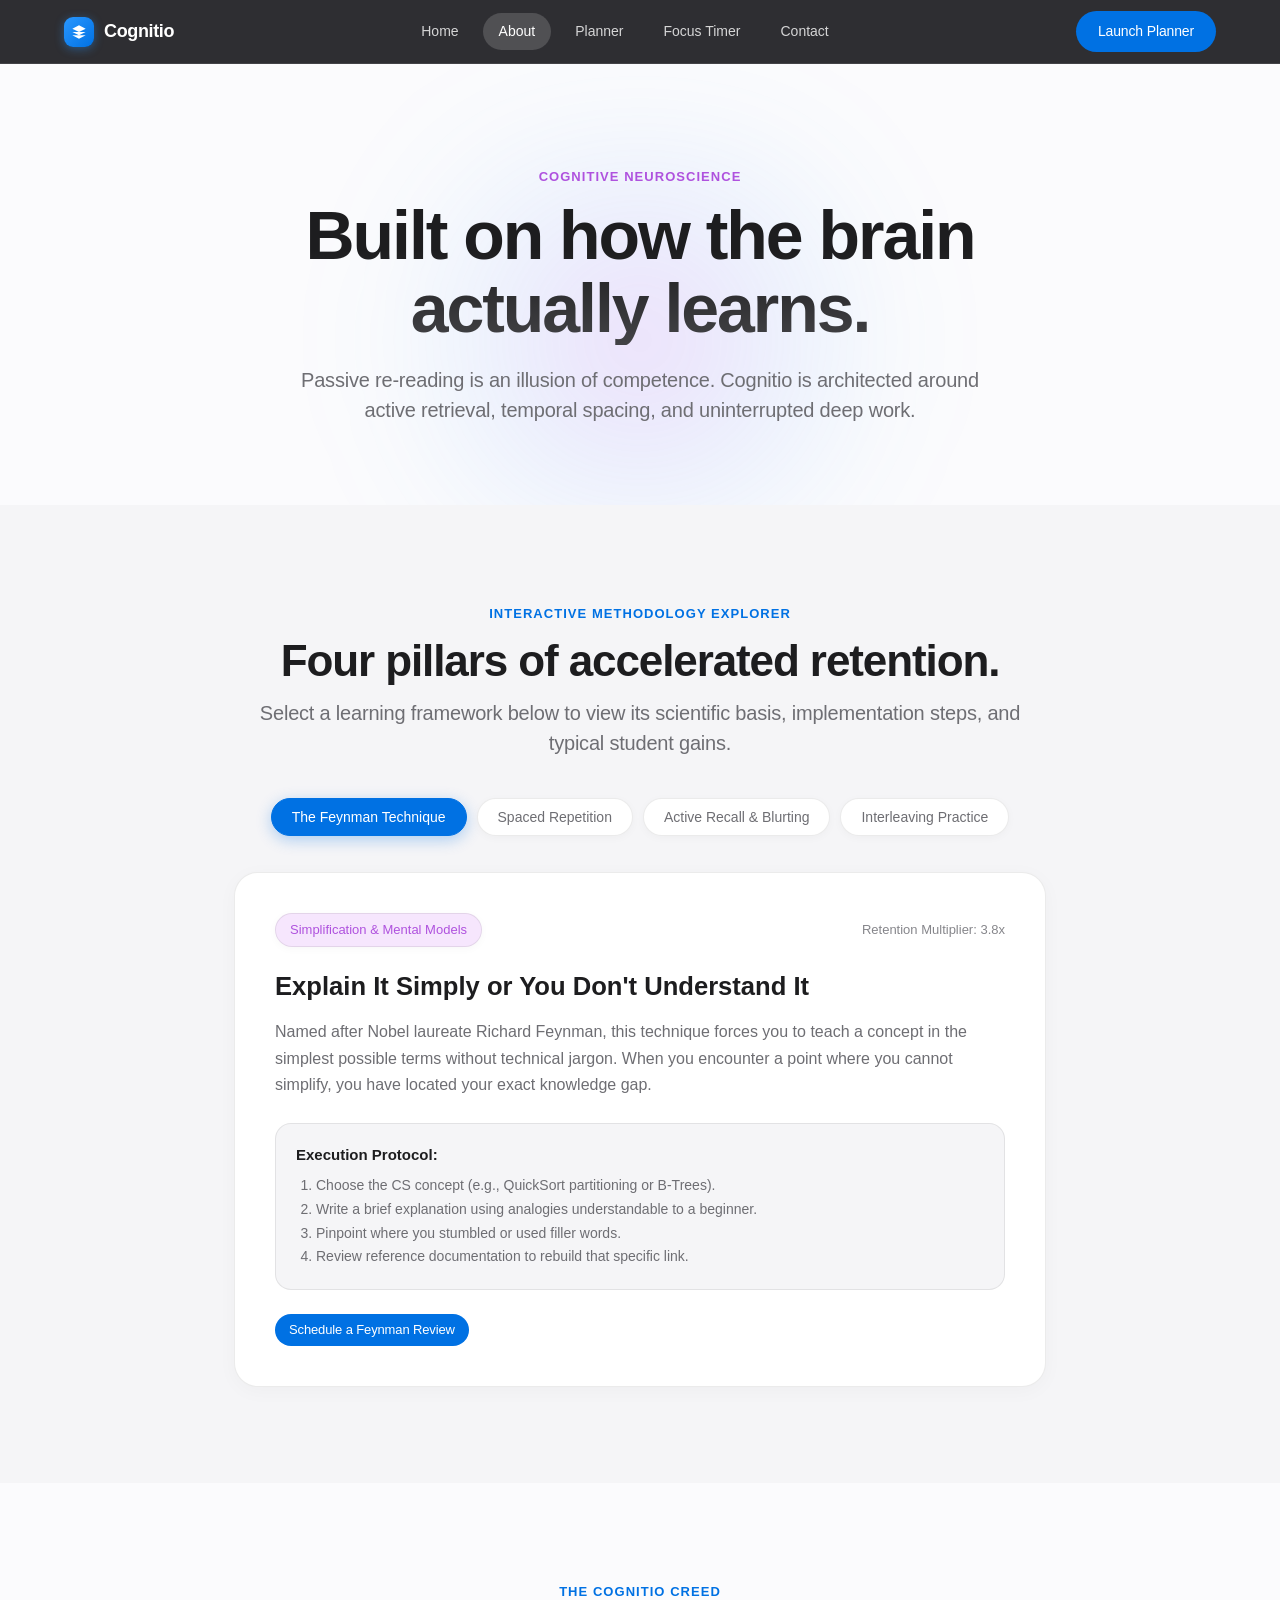
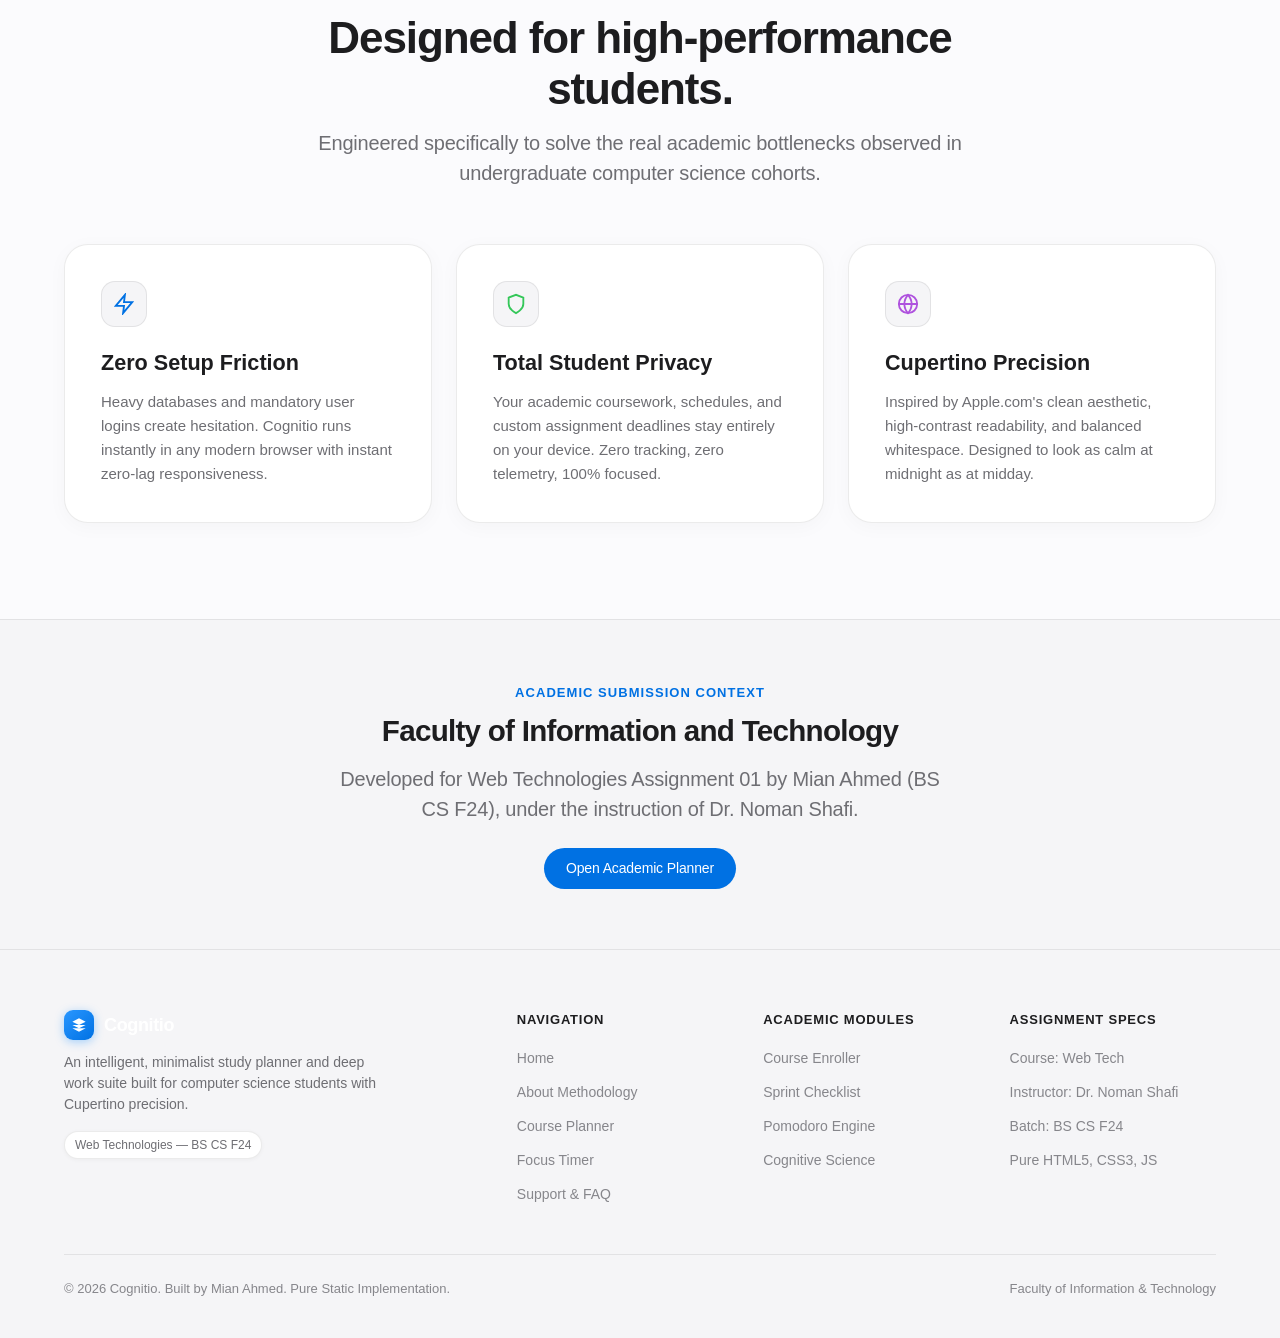
==== commit a1cbe97c: "Implement Apple.com clean white theme across all pages while retaining dark frosted glass navigation" ====
--- a/about.html
+++ b/about.html
@@ -111,14 +111,14 @@
               <span class="pill-tag" style="background: rgba(191, 90, 242, 0.15); color: var(--apple-purple);">Simplification & Mental Models</span>
               <span style="font-size: 0.8125rem; color: var(--text-muted);">Retention Multiplier: 3.8x</span>
             </div>
-            <h3 style="font-size: 1.6rem; font-weight: 700; color: #ffffff; margin-bottom: 14px;">
+            <h3 style="font-size: 1.6rem; font-weight: 700; color: var(--text-primary); margin-bottom: 14px;">
               Explain It Simply or You Don't Understand It
             </h3>
             <p style="color: var(--text-secondary); line-height: 1.65; margin-bottom: 24px;">
               Named after Nobel laureate Richard Feynman, this technique forces you to teach a concept in the simplest possible terms without technical jargon. When you encounter a point where you cannot simplify, you have located your exact knowledge gap.
             </p>
-            <div style="background: rgba(255, 255, 255, 0.04); border: 1px solid var(--border-subtle); border-radius: var(--radius-md); padding: 20px; margin-bottom: 24px;">
-              <h4 style="font-size: 0.9375rem; color: #fff; margin-bottom: 8px;">Execution Protocol:</h4>
+            <div style="background: #f5f5f7; border: 1px solid var(--border-subtle); border-radius: var(--radius-md); padding: 20px; margin-bottom: 24px;">
+              <h4 style="font-size: 0.9375rem; color: var(--text-primary); margin-bottom: 8px;">Execution Protocol:</h4>
               <ol style="color: var(--text-secondary); font-size: 0.875rem; padding-left: 20px; line-height: 1.7; list-style: decimal;">
                 <li>Choose the CS concept (e.g., QuickSort partitioning or B-Trees).</li>
                 <li>Write a brief explanation using analogies understandable to a beginner.</li>
@@ -139,14 +139,14 @@
               <span class="pill-tag" style="background: rgba(41, 151, 255, 0.15); color: var(--apple-blue);">Memory Decay Neutralization</span>
               <span style="font-size: 0.8125rem; color: var(--text-muted);">Retention Multiplier: 4.5x</span>
             </div>
-            <h3 style="font-size: 1.6rem; font-weight: 700; color: #ffffff; margin-bottom: 14px;">
+            <h3 style="font-size: 1.6rem; font-weight: 700; color: var(--text-primary); margin-bottom: 14px;">
               Hacking the Ebbinghaus Forgetting Curve
             </h3>
             <p style="color: var(--text-secondary); line-height: 1.65; margin-bottom: 24px;">
               German psychologist Hermann Ebbinghaus discovered that memories deteriorate exponentially within 48 hours of initial exposure. By reviewing material at calculated intervals—just before you are about to forget it—the neural synaptic connections are hardened permanently.
             </p>
-            <div style="background: rgba(255, 255, 255, 0.04); border: 1px solid var(--border-subtle); border-radius: var(--radius-md); padding: 20px; margin-bottom: 24px;">
-              <h4 style="font-size: 0.9375rem; color: #fff; margin-bottom: 8px;">Optimal Interval Schedule:</h4>
+            <div style="background: #f5f5f7; border: 1px solid var(--border-subtle); border-radius: var(--radius-md); padding: 20px; margin-bottom: 24px;">
+              <h4 style="font-size: 0.9375rem; color: var(--text-primary); margin-bottom: 8px;">Optimal Interval Schedule:</h4>
               <ul style="color: var(--text-secondary); font-size: 0.875rem; line-height: 1.7;">
                 <li><strong>Session 0:</strong> Initial deep lecture and understanding.</li>
                 <li><strong>Review 1 (24 Hours Later):</strong> 10-minute active recall drill.</li>
@@ -167,14 +167,14 @@
               <span class="pill-tag" style="background: rgba(48, 209, 88, 0.15); color: var(--apple-green);">Effortful Retrieval</span>
               <span style="font-size: 0.8125rem; color: var(--text-muted);">Retention Multiplier: 5.0x</span>
             </div>
-            <h3 style="font-size: 1.6rem; font-weight: 700; color: #ffffff; margin-bottom: 14px;">
+            <h3 style="font-size: 1.6rem; font-weight: 700; color: var(--text-primary); margin-bottom: 14px;">
               The Blurting Method
             </h3>
             <p style="color: var(--text-secondary); line-height: 1.65; margin-bottom: 24px;">
               Reading notes creates familiarity, which the brain misinterprets as mastery. The Blurting Method requires you to close all books and tabs, take a blank sheet or editor, and write down every single formula, theorem, and code snippet from memory.
             </p>
-            <div style="background: rgba(255, 255, 255, 0.04); border: 1px solid var(--border-subtle); border-radius: var(--radius-md); padding: 20px; margin-bottom: 24px;">
-              <h4 style="font-size: 0.9375rem; color: #fff; margin-bottom: 8px;">Color Coding Feedback:</h4>
+            <div style="background: #f5f5f7; border: 1px solid var(--border-subtle); border-radius: var(--radius-md); padding: 20px; margin-bottom: 24px;">
+              <h4 style="font-size: 0.9375rem; color: var(--text-primary); margin-bottom: 8px;">Color Coding Feedback:</h4>
               <p style="color: var(--text-secondary); font-size: 0.875rem; line-height: 1.6;">
                 Use green ink for concepts remembered accurately, and red ink for items you missed. Focus your next 25-minute Pomodoro exclusively on the red items.
               </p>
@@ -192,14 +192,14 @@
               <span class="pill-tag" style="background: rgba(255, 159, 10, 0.15); color: var(--apple-orange);">Cognitive Discrimination</span>
               <span style="font-size: 0.8125rem; color: var(--text-muted);">Transfer Multiplier: 2.9x</span>
             </div>
-            <h3 style="font-size: 1.6rem; font-weight: 700; color: #ffffff; margin-bottom: 14px;">
+            <h3 style="font-size: 1.6rem; font-weight: 700; color: var(--text-primary); margin-bottom: 14px;">
               Interleaving vs. Blocked Practice
             </h3>
             <p style="color: var(--text-secondary); line-height: 1.65; margin-bottom: 24px;">
               Solving 20 identical array problems in a row (blocked practice) teaches pattern memorization, not problem-solving. Interleaving mixes disparate problem types (e.g., one graph traversal, one dynamic programming, one hash map problem) forcing the brain to first diagnose which tool to apply.
             </p>
-            <div style="background: rgba(255, 255, 255, 0.04); border: 1px solid var(--border-subtle); border-radius: var(--radius-md); padding: 20px; margin-bottom: 24px;">
-              <h4 style="font-size: 0.9375rem; color: #fff; margin-bottom: 8px;">Exam Day Superiority:</h4>
+            <div style="background: #f5f5f7; border: 1px solid var(--border-subtle); border-radius: var(--radius-md); padding: 20px; margin-bottom: 24px;">
+              <h4 style="font-size: 0.9375rem; color: var(--text-primary); margin-bottom: 8px;">Exam Day Superiority:</h4>
               <p style="color: var(--text-secondary); font-size: 0.875rem; line-height: 1.6;">
                 Interleaved learners consistently score 43% higher on unexpected exam questions because they have practiced classification, not just automated execution.
               </p>
@@ -234,7 +234,7 @@
                 </svg>
               </div>
             </div>
-            <h3 style="font-size: 1.35rem; font-weight: 700; color: #fff; margin-bottom: 10px;">Zero Setup Friction</h3>
+            <h3 style="font-size: 1.35rem; font-weight: 700; color: var(--text-primary); margin-bottom: 10px;">Zero Setup Friction</h3>
             <p style="color: var(--text-secondary); font-size: 0.9375rem; line-height: 1.6;">
               Heavy databases and mandatory user logins create hesitation. Cognitio runs instantly in any modern browser with instant zero-lag responsiveness.
             </p>
@@ -249,7 +249,7 @@
                 </svg>
               </div>
             </div>
-            <h3 style="font-size: 1.35rem; font-weight: 700; color: #fff; margin-bottom: 10px;">Total Student Privacy</h3>
+            <h3 style="font-size: 1.35rem; font-weight: 700; color: var(--text-primary); margin-bottom: 10px;">Total Student Privacy</h3>
             <p style="color: var(--text-secondary); font-size: 0.9375rem; line-height: 1.6;">
               Your academic coursework, schedules, and custom assignment deadlines stay entirely on your device. Zero tracking, zero telemetry, 100% focused.
             </p>
@@ -266,7 +266,7 @@
                 </svg>
               </div>
             </div>
-            <h3 style="font-size: 1.35rem; font-weight: 700; color: #fff; margin-bottom: 10px;">Cupertino Precision</h3>
+            <h3 style="font-size: 1.35rem; font-weight: 700; color: var(--text-primary); margin-bottom: 10px;">Cupertino Precision</h3>
             <p style="color: var(--text-secondary); font-size: 0.9375rem; line-height: 1.6;">
               Inspired by Apple.com's clean aesthetic, high-contrast readability, and balanced whitespace. Designed to look as calm at midnight as at midday.
             </p>
--- a/css/style.css
+++ b/css/style.css
@@ -1,7 +1,8 @@
 /* ==========================================================================
-   Cognitio - Apple.com Aesthetic Design System
+   Cognitio - Apple.com Aesthetic Design System (Clean White Theme)
    Course: Web Technologies (BS CS F24) - Assignment 01
    Instructor: Dr. Noman Shafi
+   Note: White body & card surfaces with dark frosted glass navigation bar.
    ========================================================================== */
 
 /* --------------------------------------------------------------------------
@@ -9,33 +10,34 @@
    -------------------------------------------------------------------------- */
 :root {
   /* Surface & Background Colors */
-  --bg-primary: #000000;
-  --bg-secondary: #0a0a0c;
-  --bg-tertiary: #141417;
-  --bg-card: rgba(26, 26, 31, 0.65);
-  --bg-card-hover: rgba(36, 36, 44, 0.85);
-  --bg-glass: rgba(15, 15, 18, 0.75);
-  --bg-input: rgba(30, 30, 36, 0.7);
+  --bg-primary: #fbfbfd;
+  --bg-secondary: #f5f5f7;
+  --bg-tertiary: #ebebed;
+  --bg-card: #ffffff;
+  --bg-card-hover: #ffffff;
+  --bg-glass: rgba(255, 255, 255, 0.82);
+  --bg-glass-nav: rgba(18, 18, 22, 0.88); /* Sleek dark frosted glass top bar */
+  --bg-input: #ffffff;
 
   /* Borders & Dividers */
-  --border-subtle: rgba(255, 255, 255, 0.08);
-  --border-card: rgba(255, 255, 255, 0.12);
-  --border-focus: #2997ff;
+  --border-subtle: rgba(0, 0, 0, 0.08);
+  --border-card: rgba(0, 0, 0, 0.08);
+  --border-focus: #0071e3;
 
   /* Typography Colors */
-  --text-primary: #f5f5f7;
-  --text-secondary: #a1a1a6;
-  --text-muted: #6e6e73;
-  --text-inverse: #000000;
+  --text-primary: #1d1d1f;
+  --text-secondary: #6e6e73;
+  --text-muted: #86868b;
+  --text-inverse: #ffffff;
 
   /* Apple Accent Colors */
-  --apple-blue: #2997ff;
+  --apple-blue: #0071e3;
   --apple-blue-hover: #0077ed;
-  --apple-green: #30d158;
-  --apple-purple: #bf5af2;
-  --apple-orange: #ff9f0a;
-  --apple-red: #ff453a;
-  --apple-teal: #64d2ff;
+  --apple-green: #34c759;
+  --apple-purple: #af52de;
+  --apple-orange: #ff9500;
+  --apple-red: #ff3b30;
+  --apple-teal: #30b0c7;
 
   /* Typography Stack */
   --font-family: -apple-system, BlinkMacSystemFont, "SF Pro Display", "SF Pro Text", "Inter", "Segoe UI", Roboto, sans-serif;
@@ -50,9 +52,9 @@
   --radius-pill: 9999px;
 
   /* Shadows & Glows */
-  --shadow-subtle: 0 4px 20px rgba(0, 0, 0, 0.4);
-  --shadow-elevated: 0 12px 40px rgba(0, 0, 0, 0.6);
-  --shadow-blue-glow: 0 0 40px rgba(41, 151, 255, 0.2);
+  --shadow-subtle: 0 4px 20px rgba(0, 0, 0, 0.04);
+  --shadow-elevated: 0 12px 40px rgba(0, 0, 0, 0.08);
+  --shadow-blue-glow: 0 0 40px rgba(0, 113, 227, 0.15);
 
   /* Transitions & Timing */
   --ease-apple: cubic-bezier(0.16, 1, 0.3, 1);
@@ -77,7 +79,7 @@
 html {
   font-size: 16px;
   scroll-behavior: smooth;
-  color-scheme: dark;
+  color-scheme: light;
 }
 
 body {
@@ -169,7 +171,7 @@
   font-weight: 700;
   letter-spacing: -0.03em;
   line-height: 1.08;
-  background: linear-gradient(180deg, #ffffff 40%, rgba(255, 255, 255, 0.65) 100%);
+  background: linear-gradient(180deg, #1d1d1f 35%, #434346 100%);
   -webkit-background-clip: text;
   -webkit-text-fill-color: transparent;
 }
@@ -179,7 +181,7 @@
   font-weight: 700;
   letter-spacing: -0.025em;
   line-height: 1.15;
-  color: #ffffff;
+  color: var(--text-primary);
 }
 
 .subheadline {
@@ -195,25 +197,25 @@
 }
 
 .gradient-text-blue {
-  background: linear-gradient(135deg, #2997ff, #64d2ff);
+  background: linear-gradient(135deg, #0071e3, #30b0c7);
   -webkit-background-clip: text;
   -webkit-text-fill-color: transparent;
 }
 
 .gradient-text-purple {
-  background: linear-gradient(135deg, #bf5af2, #ff375f);
+  background: linear-gradient(135deg, #af52de, #ff2d55);
   -webkit-background-clip: text;
   -webkit-text-fill-color: transparent;
 }
 
 .gradient-text-orange {
-  background: linear-gradient(135deg, #ff9f0a, #ffd60a);
+  background: linear-gradient(135deg, #ff9500, #ffcc00);
   -webkit-background-clip: text;
   -webkit-text-fill-color: transparent;
 }
 
 /* --------------------------------------------------------------------------
-   5. Apple Frosted Glass Header & Navigation
+   5. Apple Frosted Glass Header & Navigation (Dark Top Bar Excluded from Light Theme)
    -------------------------------------------------------------------------- */
 .site-header {
   position: sticky;
@@ -222,10 +224,10 @@
   width: 100%;
   height: var(--nav-height);
   z-index: 1000;
-  background: var(--bg-glass);
+  background: var(--bg-glass-nav);
   backdrop-filter: blur(20px) saturate(180%);
   -webkit-backdrop-filter: blur(20px) saturate(180%);
-  border-bottom: 1px solid var(--border-subtle);
+  border-bottom: 1px solid rgba(255, 255, 255, 0.1);
   transition: background-color var(--transition-normal);
 }
 
@@ -236,7 +238,7 @@
   height: 100%;
 }
 
-/* Brand Logo */
+/* Brand Logo (Crisp White on Dark Nav) */
 .brand {
   display: flex;
   align-items: center;
@@ -275,20 +277,20 @@
   padding: 8px 16px;
   font-size: 0.875rem;
   font-weight: 400;
-  color: var(--text-secondary);
+  color: rgba(255, 255, 255, 0.8);
   border-radius: var(--radius-pill);
   transition: color var(--transition-fast), background-color var(--transition-fast);
 }
 
 .nav-link:hover {
   color: #ffffff;
-  background-color: rgba(255, 255, 255, 0.06);
+  background-color: rgba(255, 255, 255, 0.1);
 }
 
 .nav-link.active {
   color: #ffffff;
   font-weight: 500;
-  background-color: rgba(255, 255, 255, 0.12);
+  background-color: rgba(255, 255, 255, 0.16);
 }
 
 /* Header Action CTA */
@@ -306,8 +308,8 @@
   border-radius: 10px;
   align-items: center;
   justify-content: center;
-  background: rgba(255, 255, 255, 0.05);
-  border: 1px solid var(--border-subtle);
+  background: rgba(255, 255, 255, 0.08);
+  border: 1px solid rgba(255, 255, 255, 0.15);
   color: #ffffff;
 }
 
@@ -355,14 +357,14 @@
   left: 0;
   width: 100%;
   height: calc(100vh - var(--nav-height));
-  background: rgba(8, 8, 10, 0.95);
+  background: rgba(18, 18, 22, 0.96);
   backdrop-filter: blur(25px);
   -webkit-backdrop-filter: blur(25px);
   padding: 32px 24px;
   z-index: 999;
   flex-direction: column;
   justify-content: space-between;
-  border-top: 1px solid var(--border-subtle);
+  border-top: 1px solid rgba(255, 255, 255, 0.1);
   transform: translateY(-10px);
   opacity: 0;
   pointer-events: none;
@@ -385,9 +387,9 @@
 .mobile-nav-link {
   font-size: 1.35rem;
   font-weight: 500;
-  color: var(--text-secondary);
+  color: rgba(255, 255, 255, 0.8);
   padding: 12px 0;
-  border-bottom: 1px solid var(--border-subtle);
+  border-bottom: 1px solid rgba(255, 255, 255, 0.08);
   transition: color var(--transition-fast), padding-left var(--transition-fast);
 }
 
@@ -421,7 +423,7 @@
 .btn-primary:hover {
   background-color: var(--apple-blue-hover);
   transform: scale(1.02);
-  box-shadow: 0 4px 15px rgba(41, 151, 255, 0.4);
+  box-shadow: 0 4px 15px rgba(0, 113, 227, 0.3);
 }
 
 .btn-primary:active {
@@ -429,14 +431,14 @@
 }
 
 .btn-secondary {
-  background-color: rgba(255, 255, 255, 0.08);
-  color: #ffffff;
+  background-color: rgba(0, 0, 0, 0.05);
+  color: var(--text-primary);
   border: 1px solid var(--border-card);
 }
 
 .btn-secondary:hover {
-  background-color: rgba(255, 255, 255, 0.15);
-  border-color: rgba(255, 255, 255, 0.25);
+  background-color: rgba(0, 0, 0, 0.09);
+  border-color: rgba(0, 0, 0, 0.15);
   transform: scale(1.02);
 }
 
@@ -450,13 +452,13 @@
 }
 
 .btn-ghost:hover {
-  background-color: rgba(41, 151, 255, 0.1);
+  background-color: rgba(0, 113, 227, 0.08);
 }
 
 .btn-danger {
-  background: rgba(255, 69, 58, 0.15);
+  background: rgba(255, 59, 48, 0.1);
   color: var(--apple-red);
-  border: 1px solid rgba(255, 69, 58, 0.3);
+  border: 1px solid rgba(255, 59, 48, 0.25);
 }
 
 .btn-danger:hover {
@@ -494,8 +496,7 @@
   border: 1px solid var(--border-card);
   border-radius: var(--radius-lg);
   padding: 36px;
-  backdrop-filter: blur(20px);
-  -webkit-backdrop-filter: blur(20px);
+  box-shadow: 0 4px 20px rgba(0, 0, 0, 0.03);
   position: relative;
   overflow: hidden;
   display: flex;
@@ -504,9 +505,9 @@
 }
 
 .bento-card:hover {
-  border-color: rgba(255, 255, 255, 0.22);
+  border-color: rgba(0, 0, 0, 0.16);
   background: var(--bg-card-hover);
-  box-shadow: 0 12px 35px rgba(0, 0, 0, 0.5);
+  box-shadow: 0 12px 35px rgba(0, 0, 0, 0.07);
 }
 
 .bento-card-header {
@@ -523,7 +524,7 @@
   display: flex;
   align-items: center;
   justify-content: center;
-  background: rgba(255, 255, 255, 0.06);
+  background: #f5f5f7;
   border: 1px solid var(--border-subtle);
 }
 
@@ -546,24 +547,24 @@
 .form-label {
   font-size: 0.875rem;
   font-weight: 500;
-  color: var(--text-secondary);
+  color: var(--text-primary);
 }
 
 .form-input, .form-select, .form-textarea {
   width: 100%;
   padding: 12px 16px;
   background: var(--bg-input);
-  border: 1px solid var(--border-subtle);
+  border: 1px solid rgba(0, 0, 0, 0.14);
   border-radius: var(--radius-sm);
-  color: #ffffff;
+  color: var(--text-primary);
   font-size: 0.9375rem;
   transition: border-color var(--transition-fast), box-shadow var(--transition-fast), background-color var(--transition-fast);
 }
 
 .form-input:focus, .form-select:focus, .form-textarea:focus {
   border-color: var(--border-focus);
-  background: rgba(35, 35, 42, 0.9);
-  box-shadow: 0 0 0 4px rgba(41, 151, 255, 0.15);
+  background: #ffffff;
+  box-shadow: 0 0 0 4px rgba(0, 113, 227, 0.15);
 }
 
 .form-input::placeholder, .form-textarea::placeholder {
@@ -571,8 +572,8 @@
 }
 
 .form-select option {
-  background: #1c1c1e;
-  color: #ffffff;
+  background: #ffffff;
+  color: var(--text-primary);
 }
 
 .input-error-msg {
@@ -586,7 +587,7 @@
 .form-group.has-error .form-select,
 .form-group.has-error .form-textarea {
   border-color: var(--apple-red);
-  background: rgba(255, 69, 58, 0.06);
+  background: rgba(255, 59, 48, 0.04);
 }
 
 .form-group.has-error .input-error-msg {
@@ -599,7 +600,7 @@
 .modal-overlay {
   position: fixed;
   inset: 0;
-  background: rgba(0, 0, 0, 0.75);
+  background: rgba(0, 0, 0, 0.45);
   backdrop-filter: blur(16px);
   -webkit-backdrop-filter: blur(16px);
   z-index: 2000;
@@ -618,13 +619,13 @@
 }
 
 .modal-window {
-  background: #18181b;
+  background: #ffffff;
   border: 1px solid var(--border-card);
   border-radius: var(--radius-xl);
   width: 100%;
   max-width: 520px;
   padding: 32px;
-  box-shadow: 0 25px 60px rgba(0, 0, 0, 0.8);
+  box-shadow: 0 25px 60px rgba(0, 0, 0, 0.18);
   transform: scale(0.94) translateY(20px);
   transition: transform 0.35s var(--ease-apple);
 }
@@ -643,14 +644,14 @@
 .modal-title {
   font-size: 1.35rem;
   font-weight: 700;
-  color: #ffffff;
+  color: var(--text-primary);
 }
 
 .modal-close-btn {
   width: 32px;
   height: 32px;
   border-radius: 50%;
-  background: rgba(255, 255, 255, 0.1);
+  background: #f5f5f7;
   display: flex;
   align-items: center;
   justify-content: center;
@@ -660,8 +661,8 @@
 }
 
 .modal-close-btn:hover {
-  background: rgba(255, 255, 255, 0.2);
-  color: #ffffff;
+  background: #ebebed;
+  color: var(--text-primary);
 }
 
 /* --------------------------------------------------------------------------
@@ -679,14 +680,14 @@
 }
 
 .toast {
-  background: rgba(30, 30, 36, 0.9);
+  background: rgba(255, 255, 255, 0.95);
   border: 1px solid var(--border-card);
   backdrop-filter: blur(20px);
   -webkit-backdrop-filter: blur(20px);
-  color: #ffffff;
+  color: var(--text-primary);
   padding: 14px 20px;
   border-radius: var(--radius-md);
-  box-shadow: 0 10px 30px rgba(0, 0, 0, 0.5);
+  box-shadow: 0 10px 30px rgba(0, 0, 0, 0.12);
   display: flex;
   align-items: center;
   gap: 12px;
@@ -743,7 +744,7 @@
   font-weight: 600;
   letter-spacing: 0.06em;
   text-transform: uppercase;
-  color: #ffffff;
+  color: var(--text-primary);
   margin-bottom: 16px;
 }
 
@@ -760,7 +761,7 @@
 }
 
 .footer-link:hover {
-  color: #ffffff;
+  color: var(--text-primary);
 }
 
 .footer-bottom {
@@ -778,11 +779,12 @@
   align-items: center;
   gap: 6px;
   padding: 4px 10px;
-  background: rgba(255, 255, 255, 0.05);
+  background: #ffffff;
   border: 1px solid var(--border-subtle);
   border-radius: var(--radius-pill);
   font-size: 0.75rem;
   color: var(--text-secondary);
+  box-shadow: 0 1px 4px rgba(0, 0, 0, 0.04);
 }
 
 /* --------------------------------------------------------------------------
@@ -793,6 +795,7 @@
   text-align: center;
   position: relative;
   overflow: hidden;
+  background-color: var(--bg-primary);
 }
 
 .hero-glow {
@@ -800,9 +803,9 @@
   top: 15%;
   left: 50%;
   transform: translateX(-50%);
-  width: 600px;
-  height: 400px;
-  background: radial-gradient(circle, rgba(41, 151, 255, 0.18) 0%, rgba(191, 90, 242, 0.08) 40%, transparent 70%);
+  width: 650px;
+  height: 420px;
+  background: radial-gradient(circle, rgba(0, 113, 227, 0.08) 0%, rgba(175, 82, 222, 0.04) 40%, transparent 70%);
   filter: blur(60px);
   pointer-events: none;
   z-index: 0;
@@ -838,11 +841,12 @@
   align-items: center;
   gap: 8px;
   padding: 6px 14px;
-  background: rgba(255, 255, 255, 0.05);
+  background: #ffffff;
   border: 1px solid var(--border-subtle);
   border-radius: var(--radius-pill);
   font-size: 0.8125rem;
   color: var(--text-secondary);
+  box-shadow: 0 2px 8px rgba(0, 0, 0, 0.03);
 }
 
 .pill-tag-dot {
@@ -860,18 +864,19 @@
 }
 
 .stat-item {
-  background: var(--bg-card);
+  background: #ffffff;
   border: 1px solid var(--border-card);
   border-radius: var(--radius-md);
   padding: 24px;
   text-align: center;
+  box-shadow: 0 2px 12px rgba(0, 0, 0, 0.03);
 }
 
 .stat-number {
   font-size: 2.25rem;
   font-weight: 700;
   letter-spacing: -0.03em;
-  color: #ffffff;
+  color: var(--text-primary);
   margin-bottom: 4px;
 }
 
@@ -897,8 +902,9 @@
   overflow: hidden;
   width: 100%;
   border-radius: var(--radius-xl);
-  background: var(--bg-card);
+  background: #ffffff;
   border: 1px solid var(--border-card);
+  box-shadow: 0 4px 24px rgba(0, 0, 0, 0.04);
 }
 
 .carousel-track {
@@ -933,7 +939,7 @@
 .slide-quote {
   font-size: clamp(1.15rem, 2.5vw, 1.45rem);
   font-weight: 500;
-  color: #ffffff;
+  color: var(--text-primary);
   line-height: 1.45;
   letter-spacing: -0.015em;
   margin-bottom: 24px;
@@ -949,7 +955,7 @@
   width: 44px;
   height: 44px;
   border-radius: 50%;
-  background: linear-gradient(135deg, #2997ff, #bf5af2);
+  background: linear-gradient(135deg, #0071e3, #af52de);
   display: flex;
   align-items: center;
   justify-content: center;
@@ -961,7 +967,7 @@
 .author-info h4 {
   font-size: 0.9375rem;
   font-weight: 600;
-  color: #ffffff;
+  color: var(--text-primary);
 }
 
 .author-info p {
@@ -981,17 +987,18 @@
   width: 44px;
   height: 44px;
   border-radius: 50%;
-  background: rgba(255, 255, 255, 0.08);
+  background: #ffffff;
   border: 1px solid var(--border-subtle);
-  color: #ffffff;
-  display: flex;
-  align-items: center;
-  justify-content: center;
+  color: var(--text-primary);
+  display: flex;
+  align-items: center;
+  justify-content: center;
+  box-shadow: 0 2px 8px rgba(0, 0, 0, 0.05);
   transition: all var(--transition-fast);
 }
 
 .carousel-nav-btn:hover {
-  background: rgba(255, 255, 255, 0.2);
+  background: #f5f5f7;
   transform: scale(1.05);
 }
 
@@ -1005,7 +1012,7 @@
   width: 10px;
   height: 10px;
   border-radius: 50%;
-  background: rgba(255, 255, 255, 0.2);
+  background: rgba(0, 0, 0, 0.15);
   border: none;
   cursor: pointer;
   transition: all var(--transition-fast);
@@ -1032,24 +1039,25 @@
 .technique-tab-btn {
   padding: 10px 20px;
   border-radius: var(--radius-pill);
-  background: rgba(255, 255, 255, 0.05);
+  background: #ffffff;
   border: 1px solid var(--border-subtle);
   color: var(--text-secondary);
   font-size: 0.875rem;
   font-weight: 500;
+  box-shadow: 0 2px 8px rgba(0, 0, 0, 0.03);
   transition: all var(--transition-fast);
 }
 
 .technique-tab-btn:hover {
-  color: #ffffff;
-  background: rgba(255, 255, 255, 0.1);
+  color: var(--text-primary);
+  background: #f5f5f7;
 }
 
 .technique-tab-btn.active {
   color: #ffffff;
   background: var(--apple-blue);
   border-color: var(--apple-blue);
-  box-shadow: 0 4px 15px rgba(41, 151, 255, 0.35);
+  box-shadow: 0 4px 15px rgba(0, 113, 227, 0.3);
 }
 
 .technique-panel {
@@ -1072,3 +1080,821 @@
   }
 }
 
+/* --------------------------------------------------------------------------
+   15. Planner, Course Management & Timetable
+   -------------------------------------------------------------------------- */
+.planner-header-bar {
+  display: flex;
+  align-items: center;
+  justify-content: space-between;
+  flex-wrap: wrap;
+  gap: 20px;
+  margin-bottom: 36px;
+}
+
+.planner-stats-row {
+  display: grid;
+  grid-template-columns: repeat(auto-fit, minmax(180px, 1fr));
+  gap: 16px;
+  margin-bottom: 36px;
+}
+
+.planner-stat-card {
+  background: #ffffff;
+  border: 1px solid var(--border-card);
+  border-radius: var(--radius-md);
+  padding: 20px;
+  display: flex;
+  align-items: center;
+  gap: 16px;
+  box-shadow: 0 2px 12px rgba(0, 0, 0, 0.03);
+}
+
+.planner-stat-icon {
+  width: 44px;
+  height: 44px;
+  border-radius: 12px;
+  display: flex;
+  align-items: center;
+  justify-content: center;
+  background: #f5f5f7;
+}
+
+.planner-stat-value {
+  font-size: 1.5rem;
+  font-weight: 700;
+  color: var(--text-primary);
+  line-height: 1.2;
+}
+
+.planner-stat-label {
+  font-size: 0.75rem;
+  color: var(--text-muted);
+  text-transform: uppercase;
+  letter-spacing: 0.05em;
+}
+
+/* Empty State Container */
+.empty-state-box {
+  background: #ffffff;
+  border: 1px dashed rgba(0, 0, 0, 0.18);
+  border-radius: var(--radius-xl);
+  padding: 64px 32px;
+  text-align: center;
+  margin-bottom: 36px;
+  box-shadow: 0 2px 12px rgba(0, 0, 0, 0.02);
+}
+
+.empty-state-icon {
+  width: 68px;
+  height: 68px;
+  border-radius: 50%;
+  margin: 0 auto 20px;
+  display: flex;
+  align-items: center;
+  justify-content: center;
+  background: rgba(0, 113, 227, 0.08);
+  border: 1px solid rgba(0, 113, 227, 0.2);
+  color: var(--apple-blue);
+}
+
+.empty-state-title {
+  font-size: 1.35rem;
+  font-weight: 700;
+  color: var(--text-primary);
+  margin-bottom: 8px;
+}
+
+.empty-state-text {
+  font-size: 0.9375rem;
+  color: var(--text-secondary);
+  max-width: 440px;
+  margin: 0 auto 24px;
+  line-height: 1.5;
+}
+
+/* Courses Grid */
+.courses-grid {
+  display: grid;
+  grid-template-columns: repeat(auto-fill, minmax(280px, 1fr));
+  gap: 20px;
+  margin-bottom: 48px;
+}
+
+.course-card {
+  background: #ffffff;
+  border: 1px solid var(--border-card);
+  border-radius: var(--radius-lg);
+  padding: 24px;
+  position: relative;
+  transition: all var(--transition-normal);
+  display: flex;
+  flex-direction: column;
+  justify-content: space-between;
+  box-shadow: 0 2px 12px rgba(0, 0, 0, 0.03);
+}
+
+.course-card:hover {
+  border-color: rgba(0, 0, 0, 0.18);
+  transform: translateY(-2px);
+  box-shadow: 0 8px 24px rgba(0, 0, 0, 0.06);
+}
+
+.course-top {
+  display: flex;
+  align-items: flex-start;
+  justify-content: space-between;
+  margin-bottom: 14px;
+}
+
+.course-code-badge {
+  display: inline-flex;
+  align-items: center;
+  padding: 4px 10px;
+  border-radius: var(--radius-pill);
+  font-size: 0.75rem;
+  font-weight: 700;
+  letter-spacing: 0.04em;
+}
+
+.course-title {
+  font-size: 1.15rem;
+  font-weight: 600;
+  color: var(--text-primary);
+  margin-bottom: 8px;
+  line-height: 1.3;
+}
+
+.course-meta {
+  font-size: 0.8125rem;
+  color: var(--text-secondary);
+  display: flex;
+  flex-direction: column;
+  gap: 4px;
+  margin-bottom: 20px;
+}
+
+.course-footer {
+  display: flex;
+  align-items: center;
+  justify-content: space-between;
+  padding-top: 14px;
+  border-top: 1px solid var(--border-subtle);
+}
+
+.course-tasks-count {
+  font-size: 0.75rem;
+  color: var(--text-muted);
+}
+
+/* Color Picker Radios */
+.color-picker-options {
+  display: flex;
+  align-items: center;
+  gap: 12px;
+  margin-top: 6px;
+}
+
+.color-option {
+  width: 28px;
+  height: 28px;
+  border-radius: 50%;
+  cursor: pointer;
+  border: 2px solid transparent;
+  transition: transform var(--transition-fast), border-color var(--transition-fast);
+}
+
+.color-option.selected {
+  transform: scale(1.2);
+  border-color: #1d1d1f;
+}
+
+/* Task Management Section */
+.tasks-layout {
+  display: grid;
+  grid-template-columns: 1fr 2fr;
+  gap: 32px;
+  align-items: flex-start;
+  margin-bottom: 56px;
+}
+
+@media (max-width: 900px) {
+  .tasks-layout {
+    grid-template-columns: 1fr;
+  }
+}
+
+.task-form-card {
+  background: #ffffff;
+  border: 1px solid var(--border-card);
+  border-radius: var(--radius-lg);
+  padding: 28px;
+  box-shadow: 0 2px 12px rgba(0, 0, 0, 0.03);
+}
+
+.task-list-wrapper {
+  background: #ffffff;
+  border: 1px solid var(--border-card);
+  border-radius: var(--radius-lg);
+  padding: 28px;
+  box-shadow: 0 2px 12px rgba(0, 0, 0, 0.03);
+}
+
+.task-filter-bar {
+  display: flex;
+  align-items: center;
+  justify-content: space-between;
+  flex-wrap: wrap;
+  gap: 12px;
+  margin-bottom: 20px;
+  padding-bottom: 16px;
+  border-bottom: 1px solid var(--border-subtle);
+}
+
+.filter-pills {
+  display: flex;
+  align-items: center;
+  gap: 8px;
+}
+
+.filter-pill-btn {
+  padding: 6px 14px;
+  border-radius: var(--radius-pill);
+  font-size: 0.8125rem;
+  background: #f5f5f7;
+  color: var(--text-secondary);
+  border: 1px solid transparent;
+  transition: all var(--transition-fast);
+}
+
+.filter-pill-btn:hover {
+  color: var(--text-primary);
+  background: #ebebed;
+}
+
+.filter-pill-btn.active {
+  background: var(--apple-blue);
+  color: #ffffff;
+}
+
+/* Individual Task Item in DOM */
+.task-items-list {
+  display: flex;
+  flex-direction: column;
+  gap: 12px;
+}
+
+.task-item {
+  display: flex;
+  align-items: center;
+  justify-content: space-between;
+  padding: 16px;
+  background: #fbfbfd;
+  border: 1px solid rgba(0, 0, 0, 0.06);
+  border-radius: var(--radius-md);
+  transition: all var(--transition-fast);
+}
+
+.task-item:hover {
+  background: #f5f5f7;
+  border-color: rgba(0, 0, 0, 0.12);
+}
+
+.task-item.is-completed {
+  opacity: 0.6;
+}
+
+.task-item.is-completed .task-text {
+  text-decoration: line-through;
+  color: var(--text-muted);
+}
+
+.task-left {
+  display: flex;
+  align-items: center;
+  gap: 14px;
+}
+
+.task-checkbox {
+  width: 20px;
+  height: 20px;
+  border-radius: 6px;
+  border: 2px solid var(--text-muted);
+  display: flex;
+  align-items: center;
+  justify-content: center;
+  cursor: pointer;
+  transition: all var(--transition-fast);
+  background: #ffffff;
+}
+
+.task-checkbox:hover {
+  border-color: var(--apple-blue);
+}
+
+.task-item.is-completed .task-checkbox {
+  background: var(--apple-green);
+  border-color: var(--apple-green);
+}
+
+.task-text-group {
+  display: flex;
+  flex-direction: column;
+  gap: 4px;
+}
+
+.task-text {
+  font-size: 0.9375rem;
+  font-weight: 500;
+  color: var(--text-primary);
+  transition: color var(--transition-fast);
+}
+
+.task-submeta {
+  display: flex;
+  align-items: center;
+  gap: 8px;
+  font-size: 0.75rem;
+  color: var(--text-secondary);
+}
+
+.task-actions {
+  display: flex;
+  align-items: center;
+  gap: 8px;
+}
+
+.task-delete-btn {
+  width: 30px;
+  height: 30px;
+  border-radius: 8px;
+  display: flex;
+  align-items: center;
+  justify-content: center;
+  color: var(--text-muted);
+  transition: all var(--transition-fast);
+}
+
+.task-delete-btn:hover {
+  background: rgba(255, 59, 48, 0.12);
+  color: var(--apple-red);
+}
+
+/* Priority Badges */
+.priority-pill {
+  padding: 2px 8px;
+  border-radius: var(--radius-pill);
+  font-size: 0.6875rem;
+  font-weight: 600;
+  text-transform: uppercase;
+}
+
+.priority-high {
+  background: rgba(255, 59, 48, 0.12);
+  color: var(--apple-red);
+  border: 1px solid rgba(255, 59, 48, 0.25);
+}
+
+.priority-medium {
+  background: rgba(255, 149, 0, 0.12);
+  color: var(--apple-orange);
+  border: 1px solid rgba(255, 149, 0, 0.25);
+}
+
+.priority-low {
+  background: rgba(52, 199, 89, 0.12);
+  color: var(--apple-green);
+  border: 1px solid rgba(52, 199, 89, 0.25);
+}
+
+/* Timetable Semantic HTML Table */
+.timetable-section {
+  margin-top: 48px;
+}
+
+.table-container {
+  overflow-x: auto;
+  border-radius: var(--radius-lg);
+  border: 1px solid var(--border-card);
+  background: #ffffff;
+  box-shadow: 0 2px 12px rgba(0, 0, 0, 0.03);
+}
+
+.academic-table {
+  width: 100%;
+  border-collapse: collapse;
+  text-align: left;
+  font-size: 0.875rem;
+}
+
+.academic-table th, .academic-table td {
+  padding: 16px 20px;
+  border-bottom: 1px solid var(--border-subtle);
+}
+
+.academic-table th {
+  background: #f5f5f7;
+  font-weight: 600;
+  color: var(--text-primary);
+  text-transform: uppercase;
+  font-size: 0.75rem;
+  letter-spacing: 0.05em;
+}
+
+.academic-table td {
+  color: var(--text-primary);
+}
+
+.academic-table tr:last-child td {
+  border-bottom: none;
+}
+
+.academic-table tr:hover td {
+  background: rgba(0, 0, 0, 0.015);
+}
+
+/* --------------------------------------------------------------------------
+   16. Apple Watch-Inspired Pomodoro Focus Hub
+   -------------------------------------------------------------------------- */
+.timer-hub-wrapper {
+  max-width: 680px;
+  margin: 0 auto;
+  text-align: center;
+}
+
+.timer-card {
+  background: #ffffff;
+  border: 1px solid var(--border-card);
+  border-radius: var(--radius-xl);
+  padding: 48px 32px;
+  box-shadow: 0 12px 40px rgba(0, 0, 0, 0.06);
+  position: relative;
+  overflow: hidden;
+}
+
+.timer-mode-switcher {
+  display: inline-flex;
+  background: #f5f5f7;
+  border: 1px solid rgba(0, 0, 0, 0.06);
+  border-radius: var(--radius-pill);
+  padding: 4px;
+  margin-bottom: 36px;
+  gap: 4px;
+}
+
+.timer-mode-btn {
+  padding: 8px 18px;
+  border-radius: var(--radius-pill);
+  font-size: 0.8125rem;
+  font-weight: 500;
+  color: var(--text-secondary);
+  transition: all var(--transition-fast);
+}
+
+.timer-mode-btn:hover {
+  color: var(--text-primary);
+}
+
+.timer-mode-btn.active {
+  background: #ffffff;
+  color: var(--text-primary);
+  box-shadow: 0 2px 8px rgba(0, 0, 0, 0.08);
+}
+
+/* Circular Timer Dial */
+.timer-dial-wrapper {
+  position: relative;
+  width: 280px;
+  height: 280px;
+  margin: 0 auto 36px;
+  display: flex;
+  align-items: center;
+  justify-content: center;
+}
+
+.timer-svg {
+  width: 100%;
+  height: 100%;
+  transform: rotate(-90deg);
+}
+
+.timer-track-circle {
+  fill: none;
+  stroke: rgba(0, 0, 0, 0.06);
+  stroke-width: 8;
+}
+
+.timer-progress-circle {
+  fill: none;
+  stroke: var(--apple-blue);
+  stroke-width: 8;
+  stroke-linecap: round;
+  transition: stroke-dashoffset 1s linear, stroke var(--transition-normal);
+}
+
+.timer-digits-container {
+  position: absolute;
+  top: 50%;
+  left: 50%;
+  transform: translate(-50%, -50%);
+  display: flex;
+  flex-direction: column;
+  align-items: center;
+  justify-content: center;
+}
+
+.timer-digits {
+  font-size: 3.75rem;
+  font-weight: 700;
+  font-family: var(--font-family);
+  letter-spacing: -0.04em;
+  color: var(--text-primary);
+  line-height: 1;
+}
+
+.timer-status-badge {
+  font-size: 0.8125rem;
+  font-weight: 600;
+  letter-spacing: 0.08em;
+  text-transform: uppercase;
+  color: var(--apple-blue);
+  margin-top: 8px;
+}
+
+/* Timer Control Buttons */
+.timer-actions {
+  display: flex;
+  align-items: center;
+  justify-content: center;
+  gap: 16px;
+  margin-bottom: 32px;
+}
+
+.btn-timer-main {
+  width: 140px;
+  height: 48px;
+  font-size: 1rem;
+}
+
+.btn-timer-icon {
+  width: 48px;
+  height: 48px;
+  border-radius: 50%;
+  background: #f5f5f7;
+  border: 1px solid rgba(0, 0, 0, 0.08);
+  color: var(--text-secondary);
+  display: flex;
+  align-items: center;
+  justify-content: center;
+  transition: all var(--transition-fast);
+}
+
+.btn-timer-icon:hover {
+  background: #ebebed;
+  color: var(--text-primary);
+  transform: scale(1.05);
+}
+
+/* Preset Intervals Strip */
+.preset-intervals {
+  display: flex;
+  align-items: center;
+  justify-content: center;
+  gap: 8px;
+  margin-bottom: 28px;
+  flex-wrap: wrap;
+}
+
+.preset-pill {
+  padding: 6px 14px;
+  border-radius: var(--radius-pill);
+  font-size: 0.8125rem;
+  background: #f5f5f7;
+  border: 1px solid rgba(0, 0, 0, 0.08);
+  color: var(--text-secondary);
+  transition: all var(--transition-fast);
+}
+
+.preset-pill:hover {
+  background: #ebebed;
+  color: var(--text-primary);
+}
+
+.preset-pill.active {
+  background: rgba(0, 113, 227, 0.1);
+  border-color: var(--apple-blue);
+  color: var(--apple-blue);
+}
+
+/* Pomodoro Cycle Tally Dots */
+.session-streak-container {
+  display: flex;
+  align-items: center;
+  justify-content: center;
+  gap: 10px;
+  padding-top: 24px;
+  border-top: 1px solid var(--border-subtle);
+}
+
+.streak-dot {
+  width: 12px;
+  height: 12px;
+  border-radius: 50%;
+  background: rgba(0, 0, 0, 0.1);
+  border: 1px solid rgba(0, 0, 0, 0.08);
+  transition: all var(--transition-fast);
+}
+
+.streak-dot.completed {
+  background: var(--apple-green);
+  border-color: var(--apple-green);
+  box-shadow: 0 0 10px rgba(52, 199, 89, 0.4);
+}
+
+/* Focus Log Feed */
+.focus-log-card {
+  margin-top: 32px;
+  background: #ffffff;
+  border: 1px solid var(--border-card);
+  border-radius: var(--radius-lg);
+  padding: 24px 28px;
+  text-align: left;
+  box-shadow: 0 2px 12px rgba(0, 0, 0, 0.03);
+}
+
+.focus-log-list {
+  display: flex;
+  flex-direction: column;
+  gap: 10px;
+  margin-top: 16px;
+}
+
+.focus-log-item {
+  display: flex;
+  align-items: center;
+  justify-content: space-between;
+  padding: 10px 14px;
+  background: #fbfbfd;
+  border-radius: var(--radius-sm);
+  font-size: 0.8125rem;
+  color: var(--text-secondary);
+}
+
+/* --------------------------------------------------------------------------
+   17. Contact Page, Live Validation & Cupertino Accordion FAQ
+   -------------------------------------------------------------------------- */
+.contact-layout-grid {
+  display: grid;
+  grid-template-columns: 1.15fr 1fr;
+  gap: 40px;
+  align-items: flex-start;
+}
+
+.contact-card {
+  background: #ffffff;
+  border: 1px solid var(--border-card);
+  border-radius: var(--radius-xl);
+  padding: 36px;
+  box-shadow: 0 2px 16px rgba(0, 0, 0, 0.03);
+}
+
+/* Success Validation States */
+.form-group.has-success .form-input,
+.form-group.has-success .form-select,
+.form-group.has-success .form-textarea {
+  border-color: var(--apple-green);
+  background: rgba(52, 199, 89, 0.04);
+}
+
+.char-counter {
+  font-size: 0.75rem;
+  color: var(--text-muted);
+  text-align: right;
+  margin-top: 4px;
+}
+
+/* Success Banner */
+.success-banner-box {
+  display: none;
+  background: rgba(52, 199, 89, 0.08);
+  border: 1px solid rgba(52, 199, 89, 0.25);
+  border-radius: var(--radius-md);
+  padding: 24px;
+  margin-bottom: 24px;
+  text-align: center;
+  animation: fadeInPanel 0.4s var(--ease-apple);
+}
+
+.success-banner-icon {
+  width: 44px;
+  height: 44px;
+  border-radius: 50%;
+  background: var(--apple-green);
+  color: #ffffff;
+  display: flex;
+  align-items: center;
+  justify-content: center;
+  margin: 0 auto 12px;
+}
+
+/* Interactive Cupertino Accordion */
+.accordion-container {
+  display: flex;
+  flex-direction: column;
+  gap: 12px;
+}
+
+.accordion-item {
+  background: #ffffff;
+  border: 1px solid var(--border-card);
+  border-radius: var(--radius-md);
+  overflow: hidden;
+  transition: border-color var(--transition-fast), background-color var(--transition-fast);
+}
+
+.accordion-item.is-open {
+  border-color: rgba(0, 0, 0, 0.16);
+  background: #fbfbfd;
+}
+
+.accordion-trigger {
+  width: 100%;
+  display: flex;
+  align-items: center;
+  justify-content: space-between;
+  padding: 20px 24px;
+  text-align: left;
+  font-size: 1rem;
+  font-weight: 600;
+  color: var(--text-primary);
+  background: transparent;
+  border: none;
+  cursor: pointer;
+  gap: 16px;
+  transition: color var(--transition-fast);
+}
+
+.accordion-trigger:hover {
+  color: var(--apple-blue);
+}
+
+.accordion-icon {
+  width: 20px;
+  height: 20px;
+  display: flex;
+  align-items: center;
+  justify-content: center;
+  flex-shrink: 0;
+  color: var(--text-secondary);
+  transition: transform 0.3s var(--ease-apple);
+}
+
+.accordion-item.is-open .accordion-icon {
+  transform: rotate(180deg);
+  color: var(--apple-blue);
+}
+
+.accordion-body {
+  max-height: 0;
+  overflow: hidden;
+  transition: max-height 0.4s var(--ease-apple);
+}
+
+.accordion-content {
+  padding: 0 24px 20px;
+  font-size: 0.9375rem;
+  color: var(--text-secondary);
+  line-height: 1.6;
+}
+
+/* Academic Office Hours & Lab Card */
+.location-card {
+  background: #ffffff;
+  border: 1px solid var(--border-card);
+  border-radius: var(--radius-lg);
+  padding: 28px;
+  margin-top: 24px;
+  box-shadow: 0 2px 12px rgba(0, 0, 0, 0.03);
+}
+
+.office-hours-list {
+  display: flex;
+  flex-direction: column;
+  gap: 12px;
+  margin-top: 16px;
+  font-size: 0.875rem;
+}
+
+.office-hours-item {
+  display: flex;
+  align-items: center;
+  justify-content: space-between;
+  padding-bottom: 8px;
+  border-bottom: 1px solid var(--border-subtle);
+  color: var(--text-secondary);
+}
+
+.office-hours-item:last-child {
+  border-bottom: none;
+  padding-bottom: 0;
+}
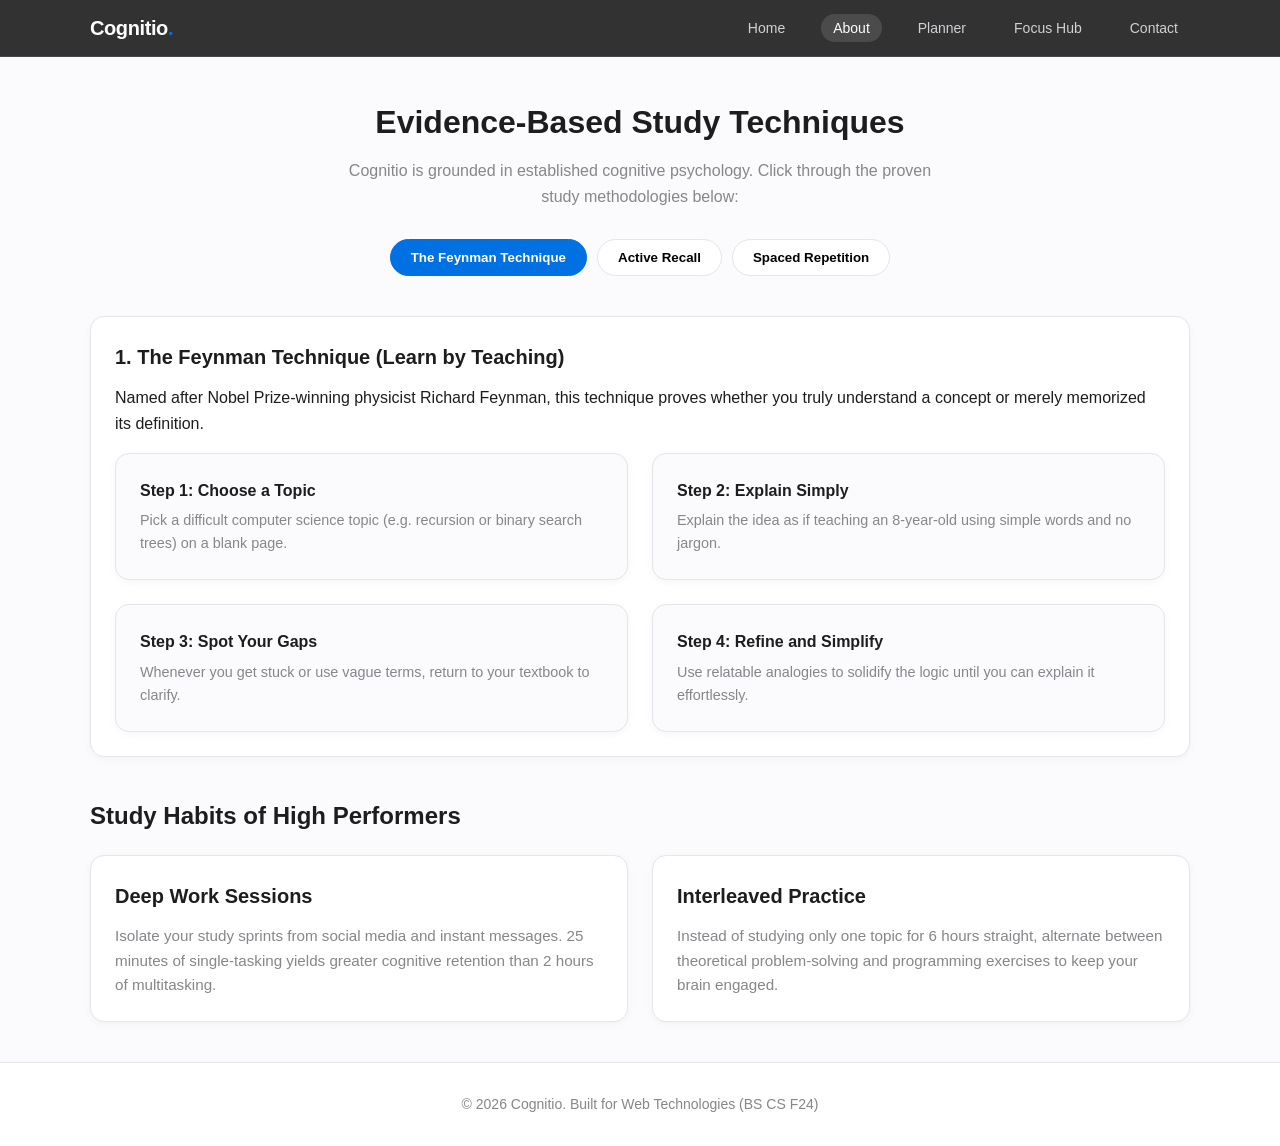
==== commit ddfecf01: "Simplify codebase for easy reverse engineering, add localStorage persistence to planner, remove cont" ====
--- a/about.html
+++ b/about.html
@@ -3,356 +3,140 @@
 <head>
   <meta charset="UTF-8">
   <meta name="viewport" content="width=device-width, initial-scale=1.0">
-  <meta name="description" content="Cognitio Methodology - The cognitive neuroscience and evidence-based study techniques behind academic mastery.">
-  <meta name="author" content="Mian Ahmed - BS CS F24">
-  <title>About Cognitio — The Science of Mastery</title>
+  <title>About - Science of Learning - Cognitio</title>
   <link rel="stylesheet" href="css/style.css">
   <link rel="stylesheet" href="css/responsive.css">
 </head>
 <body>
 
-  <!-- ========================================================================
-       Global Apple Frosted Glass Header
-       ======================================================================== -->
+  <!-- Site Header & Navigation Bar -->
   <header class="site-header">
-    <div class="container nav-container">
-      <a href="index.html" class="brand" aria-label="Cognitio Home">
-        <span class="brand-icon">
-          <svg viewBox="0 0 24 24">
-            <path d="M12 2L2 7l10 5 10-5-10-5zM2 17l10 5 10-5M2 12l10 5 10-5"/>
-          </svg>
-        </span>
-        <span>Cognitio</span>
-      </a>
+    <nav class="navbar">
+      <a href="index.html" class="nav-brand">Cognitio<span>.</span></a>
 
-      <nav class="nav-menu" aria-label="Main Navigation">
-        <a href="index.html" class="nav-link">Home</a>
-        <a href="about.html" class="nav-link active">About</a>
-        <a href="planner.html" class="nav-link">Planner</a>
-        <a href="timer.html" class="nav-link">Focus Timer</a>
-        <a href="contact.html" class="nav-link">Contact</a>
-      </nav>
+      <ul class="nav-links">
+        <li><a href="index.html" class="nav-link">Home</a></li>
+        <li><a href="about.html" class="nav-link active">About</a></li>
+        <li><a href="planner.html" class="nav-link">Planner</a></li>
+        <li><a href="timer.html" class="nav-link">Focus Hub</a></li>
+        <li><a href="contact.html" class="nav-link">Contact</a></li>
+      </ul>
 
-      <div class="nav-actions">
-        <a href="planner.html" class="btn btn-primary nav-cta-desktop">Launch Planner</a>
-        <button id="hamburgerBtn" class="hamburger" aria-label="Toggle navigation menu" aria-expanded="false">
-          <div class="hamburger-bars">
-            <span></span>
-            <span></span>
-            <span></span>
-          </div>
-        </button>
+      <!-- Mobile Hamburger Button -->
+      <button id="hamburgerBtn" class="hamburger" aria-label="Toggle Menu">&#9776;</button>
+    </nav>
+
+    <!-- Mobile Navigation Drawer -->
+    <ul id="mobileNav" class="mobile-nav">
+      <li><a href="index.html" class="mobile-nav-link">Home</a></li>
+      <li><a href="about.html" class="mobile-nav-link active">About</a></li>
+      <li><a href="planner.html" class="mobile-nav-link">Planner</a></li>
+      <li><a href="timer.html" class="mobile-nav-link">Focus Hub</a></li>
+      <li><a href="contact.html" class="mobile-nav-link">Contact</a></li>
+    </ul>
+  </header>
+
+  <!-- Main Content -->
+  <main class="container">
+    <div class="text-center" style="margin-bottom: 40px;">
+      <h1>Evidence-Based Study Techniques</h1>
+      <p style="color: var(--text-muted); max-width: 600px; margin: 10px auto 0;">
+        Cognitio is grounded in established cognitive psychology. Click through the proven study methodologies below:
+      </p>
+
+      <!-- Interactive Tab Buttons -->
+      <div class="tab-buttons">
+        <button type="button" class="tab-btn active" data-tab="tab-feynman">The Feynman Technique</button>
+        <button type="button" class="tab-btn" data-tab="tab-recall">Active Recall</button>
+        <button type="button" class="tab-btn" data-tab="tab-spaced">Spaced Repetition</button>
       </div>
     </div>
-  </header>
 
-  <!-- Mobile Navigation Drawer -->
-  <aside id="mobileNav" class="mobile-nav" aria-label="Mobile Navigation">
-    <div class="mobile-nav-links">
-      <a href="index.html" class="mobile-nav-link">Home</a>
-      <a href="about.html" class="mobile-nav-link active">About</a>
-      <a href="planner.html" class="mobile-nav-link">Planner</a>
-      <a href="timer.html" class="mobile-nav-link">Focus Timer</a>
-      <a href="contact.html" class="mobile-nav-link">Contact</a>
-    </div>
-    <div class="mobile-nav-footer">
-      <a href="planner.html" class="btn btn-primary" style="width: 100%;">Open Planner</a>
-    </div>
-  </aside>
-
-  <!-- ========================================================================
-       Main Content
-       ======================================================================== -->
-  <main id="mainContent">
-
-    <!-- 1. Hero Section -->
-    <section class="hero-section">
-      <div class="hero-glow" style="background: radial-gradient(circle, rgba(191, 90, 242, 0.2) 0%, rgba(41, 151, 255, 0.08) 40%, transparent 70%);"></div>
-      <div class="container hero-content">
-        <span class="eyebrow" style="color: var(--apple-purple);">Cognitive Neuroscience</span>
-        <h1 class="headline-hero">Built on how the brain<br>actually learns.</h1>
-        <p class="subheadline" style="max-width: 680px; margin: 20px auto 0;">
-          Passive re-reading is an illusion of competence. Cognitio is architected around active retrieval, temporal spacing, and uninterrupted deep work.
-        </p>
-      </div>
-    </section>
-
-    <!-- 2. Interactive Study Technique Switcher -->
-    <section class="section-padding" style="background: var(--bg-secondary);">
-      <div class="container container-narrow">
-        <div class="text-center" style="margin-bottom: 40px;">
-          <span class="eyebrow">Interactive Methodology Explorer</span>
-          <h2 class="headline-section">Four pillars of accelerated retention.</h2>
-          <p class="subheadline" style="margin-top: 12px;">
-            Select a learning framework below to view its scientific basis, implementation steps, and typical student gains.
-          </p>
-        </div>
-
-        <!-- Technique Tabs -->
-        <div class="technique-tabs" role="tablist">
-          <button class="technique-tab-btn active" data-target="tabFeynman" role="tab" aria-selected="true">
-            The Feynman Technique
-          </button>
-          <button class="technique-tab-btn" data-target="tabSpaced" role="tab" aria-selected="false">
-            Spaced Repetition
-          </button>
-          <button class="technique-tab-btn" data-target="tabBlurting" role="tab" aria-selected="false">
-            Active Recall & Blurting
-          </button>
-          <button class="technique-tab-btn" data-target="tabInterleaving" role="tab" aria-selected="false">
-            Interleaving Practice
-          </button>
-        </div>
-
-        <!-- Panel 1: Feynman Technique -->
-        <div id="tabFeynman" class="technique-panel active" role="tabpanel">
-          <div class="bento-card" style="padding: 40px;">
-            <div style="display: flex; align-items: center; justify-content: space-between; margin-bottom: 20px;">
-              <span class="pill-tag" style="background: rgba(191, 90, 242, 0.15); color: var(--apple-purple);">Simplification & Mental Models</span>
-              <span style="font-size: 0.8125rem; color: var(--text-muted);">Retention Multiplier: 3.8x</span>
-            </div>
-            <h3 style="font-size: 1.6rem; font-weight: 700; color: var(--text-primary); margin-bottom: 14px;">
-              Explain It Simply or You Don't Understand It
-            </h3>
-            <p style="color: var(--text-secondary); line-height: 1.65; margin-bottom: 24px;">
-              Named after Nobel laureate Richard Feynman, this technique forces you to teach a concept in the simplest possible terms without technical jargon. When you encounter a point where you cannot simplify, you have located your exact knowledge gap.
-            </p>
-            <div style="background: #f5f5f7; border: 1px solid var(--border-subtle); border-radius: var(--radius-md); padding: 20px; margin-bottom: 24px;">
-              <h4 style="font-size: 0.9375rem; color: var(--text-primary); margin-bottom: 8px;">Execution Protocol:</h4>
-              <ol style="color: var(--text-secondary); font-size: 0.875rem; padding-left: 20px; line-height: 1.7; list-style: decimal;">
-                <li>Choose the CS concept (e.g., QuickSort partitioning or B-Trees).</li>
-                <li>Write a brief explanation using analogies understandable to a beginner.</li>
-                <li>Pinpoint where you stumbled or used filler words.</li>
-                <li>Review reference documentation to rebuild that specific link.</li>
-              </ol>
-            </div>
-            <div style="display: flex; gap: 12px; align-items: center;">
-              <a href="planner.html" class="btn btn-primary btn-sm">Schedule a Feynman Review</a>
-            </div>
+    <!-- Tab 1: Feynman Technique -->
+    <div id="tab-feynman" class="tab-panel active">
+      <div class="card">
+        <h2 class="card-title">1. The Feynman Technique (Learn by Teaching)</h2>
+        <p style="margin-bottom: 16px;">Named after Nobel Prize-winning physicist Richard Feynman, this technique proves whether you truly understand a concept or merely memorized its definition.</p>
+        <div class="grid-2">
+          <div class="card" style="background: #fbfbfd;">
+            <h4>Step 1: Choose a Topic</h4>
+            <p style="font-size: 0.9rem; color: var(--text-muted); margin-top: 6px;">Pick a difficult computer science topic (e.g. recursion or binary search trees) on a blank page.</p>
+          </div>
+          <div class="card" style="background: #fbfbfd;">
+            <h4>Step 2: Explain Simply</h4>
+            <p style="font-size: 0.9rem; color: var(--text-muted); margin-top: 6px;">Explain the idea as if teaching an 8-year-old using simple words and no jargon.</p>
+          </div>
+          <div class="card" style="background: #fbfbfd;">
+            <h4>Step 3: Spot Your Gaps</h4>
+            <p style="font-size: 0.9rem; color: var(--text-muted); margin-top: 6px;">Whenever you get stuck or use vague terms, return to your textbook to clarify.</p>
+          </div>
+          <div class="card" style="background: #fbfbfd;">
+            <h4>Step 4: Refine and Simplify</h4>
+            <p style="font-size: 0.9rem; color: var(--text-muted); margin-top: 6px;">Use relatable analogies to solidify the logic until you can explain it effortlessly.</p>
           </div>
         </div>
+      </div>
+    </div>
 
-        <!-- Panel 2: Spaced Repetition -->
-        <div id="tabSpaced" class="technique-panel" role="tabpanel">
-          <div class="bento-card" style="padding: 40px;">
-            <div style="display: flex; align-items: center; justify-content: space-between; margin-bottom: 20px;">
-              <span class="pill-tag" style="background: rgba(41, 151, 255, 0.15); color: var(--apple-blue);">Memory Decay Neutralization</span>
-              <span style="font-size: 0.8125rem; color: var(--text-muted);">Retention Multiplier: 4.5x</span>
-            </div>
-            <h3 style="font-size: 1.6rem; font-weight: 700; color: var(--text-primary); margin-bottom: 14px;">
-              Hacking the Ebbinghaus Forgetting Curve
-            </h3>
-            <p style="color: var(--text-secondary); line-height: 1.65; margin-bottom: 24px;">
-              German psychologist Hermann Ebbinghaus discovered that memories deteriorate exponentially within 48 hours of initial exposure. By reviewing material at calculated intervals—just before you are about to forget it—the neural synaptic connections are hardened permanently.
-            </p>
-            <div style="background: #f5f5f7; border: 1px solid var(--border-subtle); border-radius: var(--radius-md); padding: 20px; margin-bottom: 24px;">
-              <h4 style="font-size: 0.9375rem; color: var(--text-primary); margin-bottom: 8px;">Optimal Interval Schedule:</h4>
-              <ul style="color: var(--text-secondary); font-size: 0.875rem; line-height: 1.7;">
-                <li><strong>Session 0:</strong> Initial deep lecture and understanding.</li>
-                <li><strong>Review 1 (24 Hours Later):</strong> 10-minute active recall drill.</li>
-                <li><strong>Review 2 (3 Days Later):</strong> Problem set and edge case evaluation.</li>
-                <li><strong>Review 3 (10 Days Later):</strong> Quick conceptual summary.</li>
-              </ul>
-            </div>
-            <div style="display: flex; gap: 12px; align-items: center;">
-              <a href="planner.html" class="btn btn-primary btn-sm">Add Spaced Task</a>
-            </div>
+    <!-- Tab 2: Active Recall -->
+    <div id="tab-recall" class="tab-panel">
+      <div class="card">
+        <h2 class="card-title">2. Active Recall (Retrieval Practice)</h2>
+        <p style="margin-bottom: 16px;">Passive reading produces an illusion of competence. Testing yourself before looking at the answers forces neural pathways to strengthen permanently.</p>
+        <div class="grid-2">
+          <div class="card" style="background: #fbfbfd;">
+            <h4>Passive Reviewing (Low Efficiency)</h4>
+            <p style="font-size: 0.9rem; color: var(--text-muted); margin-top: 6px;">Re-reading highlighted slides multiple times feels easy but leads to rapid forgetting during exams.</p>
+          </div>
+          <div class="card" style="background: #fbfbfd;">
+            <h4>Active Retrieval (High Efficiency)</h4>
+            <p style="font-size: 0.9rem; color: var(--text-muted); margin-top: 6px;">Close your notes and write out the algorithm from memory. Struggle strengthens memory retention by over 300%.</p>
           </div>
         </div>
+      </div>
+    </div>
 
-        <!-- Panel 3: Active Recall & Blurting -->
-        <div id="tabBlurting" class="technique-panel" role="tabpanel">
-          <div class="bento-card" style="padding: 40px;">
-            <div style="display: flex; align-items: center; justify-content: space-between; margin-bottom: 20px;">
-              <span class="pill-tag" style="background: rgba(48, 209, 88, 0.15); color: var(--apple-green);">Effortful Retrieval</span>
-              <span style="font-size: 0.8125rem; color: var(--text-muted);">Retention Multiplier: 5.0x</span>
-            </div>
-            <h3 style="font-size: 1.6rem; font-weight: 700; color: var(--text-primary); margin-bottom: 14px;">
-              The Blurting Method
-            </h3>
-            <p style="color: var(--text-secondary); line-height: 1.65; margin-bottom: 24px;">
-              Reading notes creates familiarity, which the brain misinterprets as mastery. The Blurting Method requires you to close all books and tabs, take a blank sheet or editor, and write down every single formula, theorem, and code snippet from memory.
-            </p>
-            <div style="background: #f5f5f7; border: 1px solid var(--border-subtle); border-radius: var(--radius-md); padding: 20px; margin-bottom: 24px;">
-              <h4 style="font-size: 0.9375rem; color: var(--text-primary); margin-bottom: 8px;">Color Coding Feedback:</h4>
-              <p style="color: var(--text-secondary); font-size: 0.875rem; line-height: 1.6;">
-                Use green ink for concepts remembered accurately, and red ink for items you missed. Focus your next 25-minute Pomodoro exclusively on the red items.
-              </p>
-            </div>
-            <div style="display: flex; gap: 12px; align-items: center;">
-              <a href="timer.html" class="btn btn-primary btn-sm">Open 25m Blurting Timer</a>
-            </div>
+    <!-- Tab 3: Spaced Repetition -->
+    <div id="tab-spaced" class="tab-panel">
+      <div class="card">
+        <h2 class="card-title">3. Spaced Repetition (The Forgetting Curve)</h2>
+        <p style="margin-bottom: 16px;">Hermann Ebbinghaus discovered that memories fade exponentially unless reviewed at calculated expanding intervals.</p>
+        <div class="grid-3">
+          <div class="card text-center" style="background: #fbfbfd;">
+            <h4>Day 1</h4>
+            <p style="font-size: 0.85rem; color: var(--text-muted); margin-top: 6px;">Initial lecture study and summary creation.</p>
+          </div>
+          <div class="card text-center" style="background: #fbfbfd;">
+            <h4>Day 3</h4>
+            <p style="font-size: 0.85rem; color: var(--text-muted); margin-top: 6px;">Quick 10-minute active recall session.</p>
+          </div>
+          <div class="card text-center" style="background: #fbfbfd;">
+            <h4>Day 7 & 21</h4>
+            <p style="font-size: 0.85rem; color: var(--text-muted); margin-top: 6px;">Permanent retention review before midterms.</p>
           </div>
         </div>
+      </div>
+    </div>
 
-        <!-- Panel 4: Interleaving Practice -->
-        <div id="tabInterleaving" class="technique-panel" role="tabpanel">
-          <div class="bento-card" style="padding: 40px;">
-            <div style="display: flex; align-items: center; justify-content: space-between; margin-bottom: 20px;">
-              <span class="pill-tag" style="background: rgba(255, 159, 10, 0.15); color: var(--apple-orange);">Cognitive Discrimination</span>
-              <span style="font-size: 0.8125rem; color: var(--text-muted);">Transfer Multiplier: 2.9x</span>
-            </div>
-            <h3 style="font-size: 1.6rem; font-weight: 700; color: var(--text-primary); margin-bottom: 14px;">
-              Interleaving vs. Blocked Practice
-            </h3>
-            <p style="color: var(--text-secondary); line-height: 1.65; margin-bottom: 24px;">
-              Solving 20 identical array problems in a row (blocked practice) teaches pattern memorization, not problem-solving. Interleaving mixes disparate problem types (e.g., one graph traversal, one dynamic programming, one hash map problem) forcing the brain to first diagnose which tool to apply.
-            </p>
-            <div style="background: #f5f5f7; border: 1px solid var(--border-subtle); border-radius: var(--radius-md); padding: 20px; margin-bottom: 24px;">
-              <h4 style="font-size: 0.9375rem; color: var(--text-primary); margin-bottom: 8px;">Exam Day Superiority:</h4>
-              <p style="color: var(--text-secondary); font-size: 0.875rem; line-height: 1.6;">
-                Interleaved learners consistently score 43% higher on unexpected exam questions because they have practiced classification, not just automated execution.
-              </p>
-            </div>
-            <div style="display: flex; gap: 12px; align-items: center;">
-              <a href="planner.html" class="btn btn-primary btn-sm">Organize Interleaved Tasks</a>
-            </div>
-          </div>
+    <!-- Additional Academic Advice -->
+    <section style="margin-top: 40px;">
+      <h2 style="margin-bottom: 20px;">Study Habits of High Performers</h2>
+      <div class="grid-2">
+        <div class="card">
+          <h3 class="card-title">Deep Work Sessions</h3>
+          <p class="card-text">Isolate your study sprints from social media and instant messages. 25 minutes of single-tasking yields greater cognitive retention than 2 hours of multitasking.</p>
         </div>
-
-      </div>
-    </section>
-
-    <!-- 3. Bento Grid: Academic Philosophy -->
-    <section class="section-padding">
-      <div class="container">
-        <div class="text-center" style="max-width: 650px; margin: 0 auto 56px;">
-          <span class="eyebrow">The Cognitio Creed</span>
-          <h2 class="headline-section">Designed for high-performance students.</h2>
-          <p class="subheadline" style="margin-top: 14px;">
-            Engineered specifically to solve the real academic bottlenecks observed in undergraduate computer science cohorts.
-          </p>
-        </div>
-
-        <div class="bento-grid">
-          <!-- Item 1 -->
-          <article class="bento-card bento-span-4">
-            <div class="bento-card-header">
-              <div class="card-icon-pill" style="color: var(--apple-blue);">
-                <svg viewBox="0 0 24 24" fill="none" stroke="currentColor" stroke-width="2">
-                  <path d="M13 2L3 14h9l-1 8 10-12h-9l1-8z"/>
-                </svg>
-              </div>
-            </div>
-            <h3 style="font-size: 1.35rem; font-weight: 700; color: var(--text-primary); margin-bottom: 10px;">Zero Setup Friction</h3>
-            <p style="color: var(--text-secondary); font-size: 0.9375rem; line-height: 1.6;">
-              Heavy databases and mandatory user logins create hesitation. Cognitio runs instantly in any modern browser with instant zero-lag responsiveness.
-            </p>
-          </article>
-
-          <!-- Item 2 -->
-          <article class="bento-card bento-span-4">
-            <div class="bento-card-header">
-              <div class="card-icon-pill" style="color: var(--apple-green);">
-                <svg viewBox="0 0 24 24" fill="none" stroke="currentColor" stroke-width="2">
-                  <path d="M12 22s8-4 8-10V5l-8-3-8 3v7c0 6 8 10 8 10z"/>
-                </svg>
-              </div>
-            </div>
-            <h3 style="font-size: 1.35rem; font-weight: 700; color: var(--text-primary); margin-bottom: 10px;">Total Student Privacy</h3>
-            <p style="color: var(--text-secondary); font-size: 0.9375rem; line-height: 1.6;">
-              Your academic coursework, schedules, and custom assignment deadlines stay entirely on your device. Zero tracking, zero telemetry, 100% focused.
-            </p>
-          </article>
-
-          <!-- Item 3 -->
-          <article class="bento-card bento-span-4">
-            <div class="bento-card-header">
-              <div class="card-icon-pill" style="color: var(--apple-purple);">
-                <svg viewBox="0 0 24 24" fill="none" stroke="currentColor" stroke-width="2">
-                  <circle cx="12" cy="12" r="10"/>
-                  <line x1="2" y1="12" x2="22" y2="12"/>
-                  <path d="M12 2a15.3 15.3 0 0 1 4 10 15.3 15.3 0 0 1-4 10 15.3 15.3 0 0 1-4-10 15.3 15.3 0 0 1 4-10z"/>
-                </svg>
-              </div>
-            </div>
-            <h3 style="font-size: 1.35rem; font-weight: 700; color: var(--text-primary); margin-bottom: 10px;">Cupertino Precision</h3>
-            <p style="color: var(--text-secondary); font-size: 0.9375rem; line-height: 1.6;">
-              Inspired by Apple.com's clean aesthetic, high-contrast readability, and balanced whitespace. Designed to look as calm at midnight as at midday.
-            </p>
-          </article>
+        <div class="card">
+          <h3 class="card-title">Interleaved Practice</h3>
+          <p class="card-text">Instead of studying only one topic for 6 hours straight, alternate between theoretical problem-solving and programming exercises to keep your brain engaged.</p>
         </div>
       </div>
     </section>
-
-    <!-- 4. Academic Context Banner -->
-    <section class="section-padding-sm" style="background: var(--bg-secondary); border-top: 1px solid var(--border-subtle);">
-      <div class="container text-center">
-        <span class="eyebrow">Academic Submission Context</span>
-        <h2 class="headline-section" style="font-size: 1.85rem; margin-bottom: 16px;">
-          Faculty of Information and Technology
-        </h2>
-        <p class="subheadline" style="max-width: 600px; margin: 0 auto 24px;">
-          Developed for Web Technologies Assignment 01 by Mian Ahmed (BS CS F24), under the instruction of Dr. Noman Shafi.
-        </p>
-        <a href="planner.html" class="btn btn-primary">Open Academic Planner</a>
-      </div>
-    </section>
-
   </main>
 
-  <!-- ========================================================================
-       Global Apple-Style Minimalist Footer
-       ======================================================================== -->
+  <!-- Site Footer -->
   <footer class="site-footer">
-    <div class="container">
-      <div class="footer-grid">
-        <div class="footer-brand">
-          <a href="index.html" class="brand">
-            <span class="brand-icon">
-              <svg viewBox="0 0 24 24">
-                <path d="M12 2L2 7l10 5 10-5-10-5zM2 17l10 5 10-5M2 12l10 5 10-5"/>
-              </svg>
-            </span>
-            <span>Cognitio</span>
-          </a>
-          <p>
-            An intelligent, minimalist study planner and deep work suite built for computer science students with Cupertino precision.
-          </p>
-          <div style="margin-top: 16px;">
-            <span class="footer-academic-badge">
-              Web Technologies — BS CS F24
-            </span>
-          </div>
-        </div>
-
-        <div>
-          <h4 class="footer-title">Navigation</h4>
-          <ul class="footer-links">
-            <li><a href="index.html" class="footer-link">Home</a></li>
-            <li><a href="about.html" class="footer-link">About Methodology</a></li>
-            <li><a href="planner.html" class="footer-link">Course Planner</a></li>
-            <li><a href="timer.html" class="footer-link">Focus Timer</a></li>
-            <li><a href="contact.html" class="footer-link">Support & FAQ</a></li>
-          </ul>
-        </div>
-
-        <div>
-          <h4 class="footer-title">Academic Modules</h4>
-          <ul class="footer-links">
-            <li><a href="planner.html" class="footer-link">Course Enroller</a></li>
-            <li><a href="planner.html" class="footer-link">Sprint Checklist</a></li>
-            <li><a href="timer.html" class="footer-link">Pomodoro Engine</a></li>
-            <li><a href="about.html" class="footer-link">Cognitive Science</a></li>
-          </ul>
-        </div>
-
-        <div>
-          <h4 class="footer-title">Assignment Specs</h4>
-          <ul class="footer-links">
-            <li><span class="footer-link">Course: Web Tech</span></li>
-            <li><span class="footer-link">Instructor: Dr. Noman Shafi</span></li>
-            <li><span class="footer-link">Batch: BS CS F24</span></li>
-            <li><span class="footer-link">Pure HTML5, CSS3, JS</span></li>
-          </ul>
-        </div>
-      </div>
-
-      <div class="footer-bottom">
-        <p>&copy; 2026 Cognitio. Built by Mian Ahmed. Pure Static Implementation.</p>
-        <p>Faculty of Information & Technology</p>
-      </div>
-    </div>
+    <p>&copy; 2026 Cognitio. Built for Web Technologies (BS CS F24)</p>
   </footer>
 
   <script src="js/main.js"></script>
--- a/css/style.css
+++ b/css/style.css
@@ -1,1900 +1,477 @@
 /* ==========================================================================
-   Cognitio - Apple.com Aesthetic Design System (Clean White Theme)
+   Cognitio - Master Stylesheet
    Course: Web Technologies (BS CS F24) - Assignment 01
-   Instructor: Dr. Noman Shafi
-   Note: White body & card surfaces with dark frosted glass navigation bar.
+   Theme: Apple Clean Aesthetic (White Body, Dark Navigation Bar)
    ========================================================================== */
 
-/* --------------------------------------------------------------------------
-   1. CSS Custom Properties (Theme Tokens)
-   -------------------------------------------------------------------------- */
+/* 1. CSS Variables / Design Tokens */
 :root {
-  /* Surface & Background Colors */
-  --bg-primary: #fbfbfd;
-  --bg-secondary: #f5f5f7;
-  --bg-tertiary: #ebebed;
-  --bg-card: #ffffff;
-  --bg-card-hover: #ffffff;
-  --bg-glass: rgba(255, 255, 255, 0.82);
-  --bg-glass-nav: rgba(18, 18, 22, 0.88); /* Sleek dark frosted glass top bar */
-  --bg-input: #ffffff;
-
-  /* Borders & Dividers */
-  --border-subtle: rgba(0, 0, 0, 0.08);
-  --border-card: rgba(0, 0, 0, 0.08);
-  --border-focus: #0071e3;
-
-  /* Typography Colors */
-  --text-primary: #1d1d1f;
-  --text-secondary: #6e6e73;
-  --text-muted: #86868b;
-  --text-inverse: #ffffff;
-
-  /* Apple Accent Colors */
-  --apple-blue: #0071e3;
-  --apple-blue-hover: #0077ed;
-  --apple-green: #34c759;
-  --apple-purple: #af52de;
-  --apple-orange: #ff9500;
-  --apple-red: #ff3b30;
-  --apple-teal: #30b0c7;
-
-  /* Typography Stack */
-  --font-family: -apple-system, BlinkMacSystemFont, "SF Pro Display", "SF Pro Text", "Inter", "Segoe UI", Roboto, sans-serif;
-  --font-mono: "SF Mono", Menlo, Monaco, Consolas, "Courier New", monospace;
-
-  /* Border Radii */
-  --radius-xs: 6px;
-  --radius-sm: 10px;
-  --radius-md: 16px;
-  --radius-lg: 24px;
-  --radius-xl: 32px;
+  --primary-color: #0071e3;       /* Apple Blue */
+  --primary-hover: #0077ed;
+  --danger-color: #ff3b30;        /* Apple Red */
+  --success-color: #34c759;       /* Apple Green */
+  --bg-page: #fbfbfd;             /* Clean Apple Light Background */
+  --bg-card: #ffffff;             /* Pure White Card Surface */
+  --text-main: #1d1d1f;           /* Deep Charcoal Text */
+  --text-muted: #86868b;          /* Secondary Gray Text */
+  --border-color: #e5e5ea;        /* Subtle Border */
+  --shadow-sm: 0 2px 8px rgba(0, 0, 0, 0.04);
+  --shadow-md: 0 4px 16px rgba(0, 0, 0, 0.08);
+  --radius-sm: 8px;
+  --radius-md: 14px;
   --radius-pill: 9999px;
-
-  /* Shadows & Glows */
-  --shadow-subtle: 0 4px 20px rgba(0, 0, 0, 0.04);
-  --shadow-elevated: 0 12px 40px rgba(0, 0, 0, 0.08);
-  --shadow-blue-glow: 0 0 40px rgba(0, 113, 227, 0.15);
-
-  /* Transitions & Timing */
-  --ease-apple: cubic-bezier(0.16, 1, 0.3, 1);
-  --transition-fast: 0.2s var(--ease-apple);
-  --transition-normal: 0.35s var(--ease-apple);
-  --transition-slow: 0.6s var(--ease-apple);
-
-  /* Layout */
-  --max-width: 1200px;
-  --nav-height: 64px;
-}
-
-/* --------------------------------------------------------------------------
-   2. Reset & Base Styles
-   -------------------------------------------------------------------------- */
-*, *::before, *::after {
-  box-sizing: border-box;
+  --transition: all 0.2s ease;
+}
+
+/* 2. Global Reset & Base Typography */
+* {
   margin: 0;
   padding: 0;
-}
-
-html {
-  font-size: 16px;
-  scroll-behavior: smooth;
-  color-scheme: light;
+  box-sizing: border-box;
 }
 
 body {
-  font-family: var(--font-family);
-  background-color: var(--bg-primary);
-  color: var(--text-primary);
-  line-height: 1.5;
-  -webkit-font-smoothing: antialiased;
-  -moz-osx-font-smoothing: grayscale;
+  font-family: -apple-system, BlinkMacSystemFont, "Segoe UI", Roboto, Helvetica, Arial, sans-serif;
+  background-color: var(--bg-page);
+  color: var(--text-main);
+  line-height: 1.6;
   min-height: 100vh;
   display: flex;
   flex-direction: column;
-  overflow-x: hidden;
 }
 
 main {
   flex: 1;
 }
 
-img, svg {
-  display: block;
-  max-width: 100%;
-}
-
 a {
-  color: inherit;
+  color: var(--primary-color);
   text-decoration: none;
-  transition: color var(--transition-fast);
-}
-
-button, input, select, textarea {
-  font-family: inherit;
-  font-size: inherit;
-  color: inherit;
-  background: transparent;
-  border: none;
-  outline: none;
-}
-
-button {
-  cursor: pointer;
-}
-
-ul, ol {
-  list-style: none;
-}
-
-/* --------------------------------------------------------------------------
-   3. Container & Grid Utilities
-   -------------------------------------------------------------------------- */
+  transition: var(--transition);
+}
+
+a:hover {
+  text-decoration: underline;
+}
+
+/* 3. Layout Containers & Grid */
 .container {
-  width: 100%;
-  max-width: var(--max-width);
-  margin-left: auto;
-  margin-right: auto;
-  padding-left: 24px;
-  padding-right: 24px;
-}
-
-.container-narrow {
-  max-width: 860px;
-}
-
-.section-padding {
-  padding-top: 96px;
-  padding-bottom: 96px;
-}
-
-.section-padding-sm {
-  padding-top: 60px;
-  padding-bottom: 60px;
-}
-
-/* --------------------------------------------------------------------------
-   4. Typography Utilities
-   -------------------------------------------------------------------------- */
-.eyebrow {
-  display: inline-block;
-  font-size: 0.8125rem;
-  font-weight: 600;
-  letter-spacing: 0.08em;
-  text-transform: uppercase;
-  color: var(--apple-blue);
-  margin-bottom: 12px;
-}
-
-.headline-hero {
-  font-size: clamp(2.5rem, 6vw, 4.25rem);
-  font-weight: 700;
-  letter-spacing: -0.03em;
-  line-height: 1.08;
-  background: linear-gradient(180deg, #1d1d1f 35%, #434346 100%);
-  -webkit-background-clip: text;
-  -webkit-text-fill-color: transparent;
-}
-
-.headline-section {
-  font-size: clamp(1.85rem, 4vw, 2.75rem);
-  font-weight: 700;
-  letter-spacing: -0.025em;
-  line-height: 1.15;
-  color: var(--text-primary);
-}
-
-.subheadline {
-  font-size: clamp(1.05rem, 2vw, 1.25rem);
-  font-weight: 400;
-  color: var(--text-secondary);
-  line-height: 1.5;
-  letter-spacing: -0.01em;
+  width: 90%;
+  max-width: 1100px;
+  margin: 0 auto;
+  padding: 40px 0;
 }
 
 .text-center {
   text-align: center;
 }
 
-.gradient-text-blue {
-  background: linear-gradient(135deg, #0071e3, #30b0c7);
-  -webkit-background-clip: text;
-  -webkit-text-fill-color: transparent;
-}
-
-.gradient-text-purple {
-  background: linear-gradient(135deg, #af52de, #ff2d55);
-  -webkit-background-clip: text;
-  -webkit-text-fill-color: transparent;
-}
-
-.gradient-text-orange {
-  background: linear-gradient(135deg, #ff9500, #ffcc00);
-  -webkit-background-clip: text;
-  -webkit-text-fill-color: transparent;
-}
-
-/* --------------------------------------------------------------------------
-   5. Apple Frosted Glass Header & Navigation (Dark Top Bar Excluded from Light Theme)
-   -------------------------------------------------------------------------- */
+.grid-2 {
+  display: grid;
+  grid-template-columns: 1fr 1fr;
+  gap: 24px;
+}
+
+.grid-3 {
+  display: grid;
+  grid-template-columns: repeat(3, 1fr);
+  gap: 24px;
+}
+
+/* 4. Top Navigation Bar (Dark Frosted Glass) */
 .site-header {
   position: sticky;
   top: 0;
-  left: 0;
-  width: 100%;
-  height: var(--nav-height);
   z-index: 1000;
-  background: var(--bg-glass-nav);
-  backdrop-filter: blur(20px) saturate(180%);
-  -webkit-backdrop-filter: blur(20px) saturate(180%);
+  background: rgba(22, 22, 23, 0.88);
+  backdrop-filter: blur(16px);
+  -webkit-backdrop-filter: blur(16px);
   border-bottom: 1px solid rgba(255, 255, 255, 0.1);
-  transition: background-color var(--transition-normal);
-}
-
-.nav-container {
+}
+
+.navbar {
   display: flex;
   align-items: center;
   justify-content: space-between;
-  height: 100%;
-}
-
-/* Brand Logo (Crisp White on Dark Nav) */
-.brand {
-  display: flex;
-  align-items: center;
-  gap: 10px;
-  font-size: 1.125rem;
-  font-weight: 600;
+  width: 90%;
+  max-width: 1100px;
+  margin: 0 auto;
+  height: 56px;
+}
+
+.nav-brand {
+  font-size: 1.25rem;
+  font-weight: 700;
+  color: #ffffff;
   letter-spacing: -0.02em;
-  color: #ffffff;
-}
-
-.brand-icon {
-  width: 30px;
-  height: 30px;
-  border-radius: 9px;
-  background: linear-gradient(135deg, #2997ff, #0071e3);
-  display: flex;
-  align-items: center;
-  justify-content: center;
-  box-shadow: 0 2px 10px rgba(41, 151, 255, 0.4);
-}
-
-.brand-icon svg {
-  width: 16px;
-  height: 16px;
-  fill: #ffffff;
-}
-
-/* Desktop Nav Links */
-.nav-menu {
-  display: flex;
-  align-items: center;
-  gap: 8px;
+}
+
+.nav-brand span {
+  color: var(--primary-color);
+}
+
+.nav-links {
+  display: flex;
+  gap: 24px;
+  list-style: none;
 }
 
 .nav-link {
-  padding: 8px 16px;
+  color: #d1d1d6;
   font-size: 0.875rem;
-  font-weight: 400;
-  color: rgba(255, 255, 255, 0.8);
+  font-weight: 500;
+  padding: 6px 12px;
   border-radius: var(--radius-pill);
-  transition: color var(--transition-fast), background-color var(--transition-fast);
-}
-
-.nav-link:hover {
-  color: #ffffff;
-  background-color: rgba(255, 255, 255, 0.1);
-}
-
+  transition: var(--transition);
+}
+
+.nav-link:hover,
 .nav-link.active {
   color: #ffffff;
-  font-weight: 500;
-  background-color: rgba(255, 255, 255, 0.16);
-}
-
-/* Header Action CTA */
-.nav-actions {
-  display: flex;
-  align-items: center;
-  gap: 12px;
-}
-
-/* Mobile Hamburger Button */
+  background: rgba(255, 255, 255, 0.12);
+  text-decoration: none;
+}
+
+/* Mobile Hamburger Trigger */
 .hamburger {
   display: none;
-  width: 40px;
-  height: 40px;
-  border-radius: 10px;
-  align-items: center;
-  justify-content: center;
-  background: rgba(255, 255, 255, 0.08);
-  border: 1px solid rgba(255, 255, 255, 0.15);
-  color: #ffffff;
-}
-
-.hamburger-bars {
-  position: relative;
-  width: 18px;
-  height: 14px;
-}
-
-.hamburger-bars span {
-  display: block;
-  position: absolute;
-  height: 2px;
-  width: 100%;
-  background: #ffffff;
-  border-radius: 2px;
-  opacity: 1;
-  left: 0;
-  transform: rotate(0deg);
-  transition: 0.25s ease-in-out;
-}
-
-.hamburger-bars span:nth-child(1) { top: 0px; }
-.hamburger-bars span:nth-child(2) { top: 6px; }
-.hamburger-bars span:nth-child(3) { top: 12px; }
-
-.hamburger.is-open .hamburger-bars span:nth-child(1) {
-  top: 6px;
-  transform: rotate(135deg);
-}
-.hamburger.is-open .hamburger-bars span:nth-child(2) {
-  opacity: 0;
-  left: -20px;
-}
-.hamburger.is-open .hamburger-bars span:nth-child(3) {
-  top: 6px;
-  transform: rotate(-135deg);
-}
-
-/* Mobile Navigation Drawer */
+  background: none;
+  border: none;
+  color: #ffffff;
+  font-size: 1.5rem;
+  cursor: pointer;
+}
+
 .mobile-nav {
   display: none;
-  position: fixed;
-  top: var(--nav-height);
-  left: 0;
-  width: 100%;
-  height: calc(100vh - var(--nav-height));
-  background: rgba(18, 18, 22, 0.96);
-  backdrop-filter: blur(25px);
-  -webkit-backdrop-filter: blur(25px);
-  padding: 32px 24px;
-  z-index: 999;
+  background: #161617;
+  padding: 16px;
+  list-style: none;
+}
+
+.mobile-nav.open {
+  display: flex;
   flex-direction: column;
-  justify-content: space-between;
-  border-top: 1px solid rgba(255, 255, 255, 0.1);
-  transform: translateY(-10px);
-  opacity: 0;
-  pointer-events: none;
-  transition: opacity 0.3s var(--ease-apple), transform 0.3s var(--ease-apple);
-}
-
-.mobile-nav.is-open {
-  display: flex;
-  opacity: 1;
-  pointer-events: auto;
-  transform: translateY(0);
-}
-
-.mobile-nav-links {
-  display: flex;
-  flex-direction: column;
-  gap: 16px;
+  gap: 12px;
 }
 
 .mobile-nav-link {
-  font-size: 1.35rem;
-  font-weight: 500;
-  color: rgba(255, 255, 255, 0.8);
-  padding: 12px 0;
-  border-bottom: 1px solid rgba(255, 255, 255, 0.08);
-  transition: color var(--transition-fast), padding-left var(--transition-fast);
-}
-
-.mobile-nav-link:hover, .mobile-nav-link.active {
-  color: #ffffff;
-  padding-left: 8px;
-}
-
-/* --------------------------------------------------------------------------
-   6. Buttons (Apple Pill Style)
-   -------------------------------------------------------------------------- */
+  color: #d1d1d6;
+  font-size: 1rem;
+  padding: 8px 12px;
+  display: block;
+}
+
+.mobile-nav-link.active {
+  color: #ffffff;
+  font-weight: 600;
+}
+
+/* 5. Buttons */
 .btn {
-  display: inline-flex;
-  align-items: center;
-  justify-content: center;
-  gap: 8px;
-  padding: 10px 22px;
-  font-size: 0.875rem;
-  font-weight: 500;
+  display: inline-block;
+  padding: 10px 20px;
+  font-size: 0.95rem;
+  font-weight: 600;
   border-radius: var(--radius-pill);
-  transition: all var(--transition-fast);
-  white-space: nowrap;
-  letter-spacing: -0.01em;
+  border: none;
+  cursor: pointer;
+  transition: var(--transition);
+  text-align: center;
 }
 
 .btn-primary {
-  background-color: var(--apple-blue);
+  background-color: var(--primary-color);
   color: #ffffff;
 }
 
 .btn-primary:hover {
-  background-color: var(--apple-blue-hover);
-  transform: scale(1.02);
-  box-shadow: 0 4px 15px rgba(0, 113, 227, 0.3);
-}
-
-.btn-primary:active {
-  transform: scale(0.98);
+  background-color: var(--primary-hover);
+  text-decoration: none;
 }
 
 .btn-secondary {
-  background-color: rgba(0, 0, 0, 0.05);
-  color: var(--text-primary);
-  border: 1px solid var(--border-card);
+  background-color: #e5e5ea;
+  color: var(--text-main);
 }
 
 .btn-secondary:hover {
-  background-color: rgba(0, 0, 0, 0.09);
-  border-color: rgba(0, 0, 0, 0.15);
-  transform: scale(1.02);
-}
-
-.btn-secondary:active {
-  transform: scale(0.98);
-}
-
-.btn-ghost {
-  color: var(--apple-blue);
-  padding: 8px 16px;
-}
-
-.btn-ghost:hover {
-  background-color: rgba(0, 113, 227, 0.08);
+  background-color: #d1d1d6;
+  text-decoration: none;
 }
 
 .btn-danger {
-  background: rgba(255, 59, 48, 0.1);
-  color: var(--apple-red);
-  border: 1px solid rgba(255, 59, 48, 0.25);
+  background-color: var(--danger-color);
+  color: #ffffff;
+  padding: 6px 14px;
+  font-size: 0.85rem;
 }
 
 .btn-danger:hover {
-  background: var(--apple-red);
-  color: #ffffff;
+  opacity: 0.9;
+  text-decoration: none;
 }
 
 .btn-sm {
   padding: 6px 14px;
-  font-size: 0.8125rem;
-}
-
-.btn-lg {
-  padding: 14px 30px;
-  font-size: 1rem;
+  font-size: 0.85rem;
+}
+
+/* 6. Cards & Containers */
+.card {
+  background: var(--bg-card);
+  border: 1px solid var(--border-color);
+  border-radius: var(--radius-md);
+  padding: 24px;
+  box-shadow: var(--shadow-sm);
+  transition: var(--transition);
+}
+
+.card:hover {
+  box-shadow: var(--shadow-md);
+}
+
+.card-title {
+  font-size: 1.25rem;
+  font-weight: 700;
+  margin-bottom: 12px;
+}
+
+.card-text {
+  color: var(--text-muted);
+  font-size: 0.95rem;
+}
+
+/* 7. Hero Section (Home Page) */
+.hero {
+  padding: 60px 0 40px;
+  text-align: center;
+}
+
+.hero h1 {
+  font-size: 2.8rem;
+  font-weight: 800;
+  letter-spacing: -0.03em;
+  margin-bottom: 16px;
+}
+
+.hero p {
+  font-size: 1.2rem;
+  color: var(--text-muted);
+  max-width: 650px;
+  margin: 0 auto 30px;
+}
+
+.hero-actions {
+  display: flex;
+  justify-content: center;
+  gap: 16px;
+}
+
+/* 8. Forms & Inputs */
+.form-group {
+  margin-bottom: 18px;
+}
+
+.form-label {
+  display: block;
+  font-size: 0.875rem;
   font-weight: 600;
-}
-
-/* --------------------------------------------------------------------------
-   7. Bento Grid & Card Components
-   -------------------------------------------------------------------------- */
-.bento-grid {
-  display: grid;
-  grid-template-columns: repeat(12, 1fr);
-  gap: 24px;
-}
-
-.bento-span-4 { grid-column: span 4; }
-.bento-span-6 { grid-column: span 6; }
-.bento-span-8 { grid-column: span 8; }
-.bento-span-12 { grid-column: span 12; }
-
-.bento-card {
-  background: var(--bg-card);
-  border: 1px solid var(--border-card);
-  border-radius: var(--radius-lg);
-  padding: 36px;
-  box-shadow: 0 4px 20px rgba(0, 0, 0, 0.03);
-  position: relative;
-  overflow: hidden;
-  display: flex;
-  flex-direction: column;
-  transition: transform var(--transition-normal), border-color var(--transition-normal), background-color var(--transition-normal), box-shadow var(--transition-normal);
-}
-
-.bento-card:hover {
-  border-color: rgba(0, 0, 0, 0.16);
-  background: var(--bg-card-hover);
-  box-shadow: 0 12px 35px rgba(0, 0, 0, 0.07);
-}
-
-.bento-card-header {
-  display: flex;
-  align-items: center;
-  justify-content: space-between;
-  margin-bottom: 20px;
-}
-
-.card-icon-pill {
-  width: 46px;
-  height: 46px;
-  border-radius: 14px;
-  display: flex;
-  align-items: center;
-  justify-content: center;
-  background: #f5f5f7;
-  border: 1px solid var(--border-subtle);
-}
-
-.card-icon-pill svg {
-  width: 22px;
-  height: 22px;
-}
-
-/* --------------------------------------------------------------------------
-   8. Form Inputs (Apple Style)
-   -------------------------------------------------------------------------- */
-.form-group {
-  display: flex;
-  flex-direction: column;
-  gap: 8px;
-  margin-bottom: 20px;
-  text-align: left;
-}
-
-.form-label {
-  font-size: 0.875rem;
-  font-weight: 500;
-  color: var(--text-primary);
-}
-
-.form-input, .form-select, .form-textarea {
+  margin-bottom: 6px;
+  color: var(--text-main);
+}
+
+.form-input,
+.form-select,
+.form-textarea {
   width: 100%;
-  padding: 12px 16px;
-  background: var(--bg-input);
-  border: 1px solid rgba(0, 0, 0, 0.14);
+  padding: 10px 14px;
+  font-size: 0.95rem;
+  border: 1px solid var(--border-color);
   border-radius: var(--radius-sm);
-  color: var(--text-primary);
-  font-size: 0.9375rem;
-  transition: border-color var(--transition-fast), box-shadow var(--transition-fast), background-color var(--transition-fast);
-}
-
-.form-input:focus, .form-select:focus, .form-textarea:focus {
-  border-color: var(--border-focus);
   background: #ffffff;
-  box-shadow: 0 0 0 4px rgba(0, 113, 227, 0.15);
-}
-
-.form-input::placeholder, .form-textarea::placeholder {
-  color: var(--text-muted);
-}
-
-.form-select option {
-  background: #ffffff;
-  color: var(--text-primary);
-}
-
-.input-error-msg {
-  font-size: 0.8125rem;
-  color: var(--apple-red);
+  color: var(--text-main);
+  outline: none;
+  transition: var(--transition);
+}
+
+.form-input:focus,
+.form-select:focus,
+.form-textarea:focus {
+  border-color: var(--primary-color);
+  box-shadow: 0 0 0 3px rgba(0, 113, 227, 0.15);
+}
+
+.form-textarea {
+  min-height: 120px;
+  resize: vertical;
+}
+
+.form-error {
+  color: var(--danger-color);
+  font-size: 0.8rem;
   margin-top: 4px;
   display: none;
 }
 
-.form-group.has-error .form-input,
-.form-group.has-error .form-select,
-.form-group.has-error .form-textarea {
-  border-color: var(--apple-red);
-  background: rgba(255, 59, 48, 0.04);
-}
-
-.form-group.has-error .input-error-msg {
+.form-error.show {
   display: block;
 }
 
-/* --------------------------------------------------------------------------
-   9. Modal Dialog (Apple Cupertino Style)
-   -------------------------------------------------------------------------- */
-.modal-overlay {
-  position: fixed;
-  inset: 0;
-  background: rgba(0, 0, 0, 0.45);
-  backdrop-filter: blur(16px);
-  -webkit-backdrop-filter: blur(16px);
-  z-index: 2000;
-  display: flex;
-  align-items: center;
-  justify-content: center;
-  padding: 24px;
-  opacity: 0;
-  pointer-events: none;
-  transition: opacity 0.3s var(--ease-apple);
-}
-
-.modal-overlay.is-open {
-  opacity: 1;
-  pointer-events: auto;
-}
-
-.modal-window {
-  background: #ffffff;
-  border: 1px solid var(--border-card);
-  border-radius: var(--radius-xl);
-  width: 100%;
-  max-width: 520px;
-  padding: 32px;
-  box-shadow: 0 25px 60px rgba(0, 0, 0, 0.18);
-  transform: scale(0.94) translateY(20px);
-  transition: transform 0.35s var(--ease-apple);
-}
-
-.modal-overlay.is-open .modal-window {
-  transform: scale(1) translateY(0);
-}
-
-.modal-header {
-  display: flex;
-  align-items: center;
-  justify-content: space-between;
-  margin-bottom: 24px;
-}
-
-.modal-title {
-  font-size: 1.35rem;
-  font-weight: 700;
-  color: var(--text-primary);
-}
-
-.modal-close-btn {
-  width: 32px;
-  height: 32px;
-  border-radius: 50%;
-  background: #f5f5f7;
-  display: flex;
-  align-items: center;
-  justify-content: center;
-  color: var(--text-secondary);
-  font-size: 1.25rem;
-  transition: background-color var(--transition-fast), color var(--transition-fast);
-}
-
-.modal-close-btn:hover {
-  background: #ebebed;
-  color: var(--text-primary);
-}
-
-/* --------------------------------------------------------------------------
-   10. Toast Notification System
-   -------------------------------------------------------------------------- */
-.toast-container {
-  position: fixed;
-  bottom: 30px;
-  right: 30px;
-  z-index: 3000;
-  display: flex;
-  flex-direction: column;
-  gap: 12px;
-  pointer-events: none;
-}
-
-.toast {
-  background: rgba(255, 255, 255, 0.95);
-  border: 1px solid var(--border-card);
-  backdrop-filter: blur(20px);
-  -webkit-backdrop-filter: blur(20px);
-  color: var(--text-primary);
-  padding: 14px 20px;
+.alert-success {
+  background: #eafaf1;
+  color: #1e7e34;
+  border: 1px solid #c3e6cb;
+  padding: 14px;
+  border-radius: var(--radius-sm);
+  margin-bottom: 20px;
+  display: none;
+}
+
+/* 9. Course & Task Planner */
+.empty-message {
+  text-align: center;
+  color: var(--text-muted);
+  padding: 40px 20px;
+  border: 2px dashed var(--border-color);
   border-radius: var(--radius-md);
-  box-shadow: 0 10px 30px rgba(0, 0, 0, 0.12);
-  display: flex;
-  align-items: center;
-  gap: 12px;
-  font-size: 0.875rem;
-  transform: translateY(20px);
-  opacity: 0;
-  transition: transform 0.3s var(--ease-apple), opacity 0.3s var(--ease-apple);
-  pointer-events: auto;
-}
-
-.toast.show {
-  transform: translateY(0);
-  opacity: 1;
-}
-
-.toast-success {
-  border-left: 3px solid var(--apple-green);
-}
-
-.toast-info {
-  border-left: 3px solid var(--apple-blue);
-}
-
-.toast-error {
-  border-left: 3px solid var(--apple-red);
-}
-
-/* --------------------------------------------------------------------------
-   11. Footer (Apple Minimalist Columns)
-   -------------------------------------------------------------------------- */
-.site-footer {
-  background: var(--bg-secondary);
-  border-top: 1px solid var(--border-subtle);
-  padding: 60px 0 40px;
-  margin-top: auto;
-}
-
-.footer-grid {
-  display: grid;
-  grid-template-columns: 2fr repeat(3, 1fr);
-  gap: 40px;
-  margin-bottom: 48px;
-}
-
-.footer-brand p {
-  color: var(--text-secondary);
-  font-size: 0.875rem;
-  margin-top: 12px;
-  max-width: 320px;
-}
-
-.footer-title {
-  font-size: 0.8125rem;
-  font-weight: 600;
-  letter-spacing: 0.06em;
-  text-transform: uppercase;
-  color: var(--text-primary);
-  margin-bottom: 16px;
-}
-
-.footer-links {
-  display: flex;
-  flex-direction: column;
-  gap: 10px;
-}
-
-.footer-link {
-  font-size: 0.875rem;
-  color: var(--text-muted);
-  transition: color var(--transition-fast);
-}
-
-.footer-link:hover {
-  color: var(--text-primary);
-}
-
-.footer-bottom {
-  display: flex;
-  align-items: center;
-  justify-content: space-between;
-  padding-top: 24px;
-  border-top: 1px solid var(--border-subtle);
-  font-size: 0.8125rem;
-  color: var(--text-muted);
-}
-
-.footer-academic-badge {
-  display: inline-flex;
-  align-items: center;
-  gap: 6px;
-  padding: 4px 10px;
-  background: #ffffff;
-  border: 1px solid var(--border-subtle);
-  border-radius: var(--radius-pill);
-  font-size: 0.75rem;
-  color: var(--text-secondary);
-  box-shadow: 0 1px 4px rgba(0, 0, 0, 0.04);
-}
-
-/* --------------------------------------------------------------------------
-   12. Hero Section (Apple Keynote Style)
-   -------------------------------------------------------------------------- */
-.hero-section {
-  padding: 100px 0 80px;
-  text-align: center;
-  position: relative;
-  overflow: hidden;
-  background-color: var(--bg-primary);
-}
-
-.hero-glow {
-  position: absolute;
-  top: 15%;
-  left: 50%;
-  transform: translateX(-50%);
-  width: 650px;
-  height: 420px;
-  background: radial-gradient(circle, rgba(0, 113, 227, 0.08) 0%, rgba(175, 82, 222, 0.04) 40%, transparent 70%);
-  filter: blur(60px);
-  pointer-events: none;
-  z-index: 0;
-}
-
-.hero-content {
-  position: relative;
-  z-index: 1;
-  max-width: 840px;
-  margin: 0 auto;
-}
-
-.hero-cta-group {
-  display: flex;
-  align-items: center;
-  justify-content: center;
-  gap: 16px;
-  margin-top: 36px;
-}
-
-/* Feature Showcase Pill Tags */
-.feature-tags {
-  display: flex;
-  align-items: center;
-  justify-content: center;
-  flex-wrap: wrap;
-  gap: 10px;
-  margin-top: 40px;
-}
-
-.pill-tag {
-  display: inline-flex;
-  align-items: center;
-  gap: 8px;
-  padding: 6px 14px;
-  background: #ffffff;
-  border: 1px solid var(--border-subtle);
-  border-radius: var(--radius-pill);
-  font-size: 0.8125rem;
-  color: var(--text-secondary);
-  box-shadow: 0 2px 8px rgba(0, 0, 0, 0.03);
-}
-
-.pill-tag-dot {
-  width: 6px;
-  height: 6px;
-  border-radius: 50%;
-}
-
-/* Stats Counter Strip */
-.stats-grid {
-  display: grid;
-  grid-template-columns: repeat(4, 1fr);
-  gap: 20px;
-  margin-top: 48px;
-}
-
-.stat-item {
-  background: #ffffff;
-  border: 1px solid var(--border-card);
-  border-radius: var(--radius-md);
-  padding: 24px;
-  text-align: center;
-  box-shadow: 0 2px 12px rgba(0, 0, 0, 0.03);
-}
-
-.stat-number {
-  font-size: 2.25rem;
-  font-weight: 700;
-  letter-spacing: -0.03em;
-  color: var(--text-primary);
-  margin-bottom: 4px;
-}
-
-.stat-label {
-  font-size: 0.8125rem;
-  color: var(--text-muted);
-  text-transform: uppercase;
-  letter-spacing: 0.05em;
-}
-
-/* --------------------------------------------------------------------------
-   13. Interactive Carousel Component (Apple Testimonial & Study Tips)
-   -------------------------------------------------------------------------- */
-.carousel-wrapper {
-  position: relative;
-  max-width: 900px;
-  margin: 0 auto;
-  overflow: hidden;
-  padding: 20px 0;
-}
-
-.carousel-track-container {
-  overflow: hidden;
-  width: 100%;
-  border-radius: var(--radius-xl);
-  background: #ffffff;
-  border: 1px solid var(--border-card);
-  box-shadow: 0 4px 24px rgba(0, 0, 0, 0.04);
-}
-
-.carousel-track {
-  display: flex;
-  transition: transform 0.5s var(--ease-apple);
-  will-change: transform;
-}
-
-.carousel-slide {
-  min-width: 100%;
-  padding: 48px 40px;
-  box-sizing: border-box;
-  display: flex;
-  flex-direction: column;
-  justify-content: space-between;
-}
-
-.slide-badge {
-  display: inline-flex;
-  align-items: center;
-  gap: 6px;
-  padding: 4px 12px;
-  border-radius: var(--radius-pill);
-  font-size: 0.75rem;
-  font-weight: 600;
-  text-transform: uppercase;
-  letter-spacing: 0.06em;
-  width: fit-content;
   margin-bottom: 20px;
 }
 
-.slide-quote {
-  font-size: clamp(1.15rem, 2.5vw, 1.45rem);
-  font-weight: 500;
-  color: var(--text-primary);
-  line-height: 1.45;
-  letter-spacing: -0.015em;
-  margin-bottom: 24px;
-}
-
-.slide-author {
-  display: flex;
-  align-items: center;
-  gap: 14px;
-}
-
-.author-avatar {
-  width: 44px;
-  height: 44px;
-  border-radius: 50%;
-  background: linear-gradient(135deg, #0071e3, #af52de);
-  display: flex;
-  align-items: center;
-  justify-content: center;
-  font-weight: 600;
-  font-size: 0.875rem;
-  color: #ffffff;
-}
-
-.author-info h4 {
-  font-size: 0.9375rem;
-  font-weight: 600;
-  color: var(--text-primary);
-}
-
-.author-info p {
-  font-size: 0.8125rem;
-  color: var(--text-secondary);
-}
-
-/* Carousel Controls */
-.carousel-controls {
-  display: flex;
-  align-items: center;
-  justify-content: space-between;
-  margin-top: 24px;
-}
-
-.carousel-nav-btn {
-  width: 44px;
-  height: 44px;
-  border-radius: 50%;
-  background: #ffffff;
-  border: 1px solid var(--border-subtle);
-  color: var(--text-primary);
-  display: flex;
-  align-items: center;
-  justify-content: center;
-  box-shadow: 0 2px 8px rgba(0, 0, 0, 0.05);
-  transition: all var(--transition-fast);
-}
-
-.carousel-nav-btn:hover {
-  background: #f5f5f7;
-  transform: scale(1.05);
-}
-
-.carousel-dots {
-  display: flex;
-  align-items: center;
-  gap: 10px;
-}
-
-.carousel-dot {
-  width: 10px;
-  height: 10px;
-  border-radius: 50%;
-  background: rgba(0, 0, 0, 0.15);
-  border: none;
-  cursor: pointer;
-  transition: all var(--transition-fast);
-}
-
-.carousel-dot.active {
-  width: 28px;
-  border-radius: var(--radius-pill);
-  background: var(--apple-blue);
-}
-
-/* --------------------------------------------------------------------------
-   14. Interactive Study Technique Switcher (About Page)
-   -------------------------------------------------------------------------- */
-.technique-tabs {
-  display: flex;
-  align-items: center;
-  justify-content: center;
-  flex-wrap: wrap;
-  gap: 10px;
-  margin-bottom: 36px;
-}
-
-.technique-tab-btn {
-  padding: 10px 20px;
-  border-radius: var(--radius-pill);
-  background: #ffffff;
-  border: 1px solid var(--border-subtle);
-  color: var(--text-secondary);
-  font-size: 0.875rem;
-  font-weight: 500;
-  box-shadow: 0 2px 8px rgba(0, 0, 0, 0.03);
-  transition: all var(--transition-fast);
-}
-
-.technique-tab-btn:hover {
-  color: var(--text-primary);
-  background: #f5f5f7;
-}
-
-.technique-tab-btn.active {
-  color: #ffffff;
-  background: var(--apple-blue);
-  border-color: var(--apple-blue);
-  box-shadow: 0 4px 15px rgba(0, 113, 227, 0.3);
-}
-
-.technique-panel {
-  display: none;
-  animation: fadeInPanel 0.4s var(--ease-apple);
-}
-
-.technique-panel.active {
-  display: block;
-}
-
-@keyframes fadeInPanel {
-  from {
-    opacity: 0;
-    transform: translateY(10px);
-  }
-  to {
-    opacity: 1;
-    transform: translateY(0);
-  }
-}
-
-/* --------------------------------------------------------------------------
-   15. Planner, Course Management & Timetable
-   -------------------------------------------------------------------------- */
-.planner-header-bar {
-  display: flex;
-  align-items: center;
-  justify-content: space-between;
-  flex-wrap: wrap;
-  gap: 20px;
-  margin-bottom: 36px;
-}
-
-.planner-stats-row {
-  display: grid;
-  grid-template-columns: repeat(auto-fit, minmax(180px, 1fr));
-  gap: 16px;
-  margin-bottom: 36px;
-}
-
-.planner-stat-card {
-  background: #ffffff;
-  border: 1px solid var(--border-card);
-  border-radius: var(--radius-md);
-  padding: 20px;
-  display: flex;
-  align-items: center;
-  gap: 16px;
-  box-shadow: 0 2px 12px rgba(0, 0, 0, 0.03);
-}
-
-.planner-stat-icon {
-  width: 44px;
-  height: 44px;
-  border-radius: 12px;
-  display: flex;
-  align-items: center;
-  justify-content: center;
-  background: #f5f5f7;
-}
-
-.planner-stat-value {
-  font-size: 1.5rem;
-  font-weight: 700;
-  color: var(--text-primary);
-  line-height: 1.2;
-}
-
-.planner-stat-label {
-  font-size: 0.75rem;
-  color: var(--text-muted);
-  text-transform: uppercase;
-  letter-spacing: 0.05em;
-}
-
-/* Empty State Container */
-.empty-state-box {
-  background: #ffffff;
-  border: 1px dashed rgba(0, 0, 0, 0.18);
-  border-radius: var(--radius-xl);
-  padding: 64px 32px;
-  text-align: center;
-  margin-bottom: 36px;
-  box-shadow: 0 2px 12px rgba(0, 0, 0, 0.02);
-}
-
-.empty-state-icon {
-  width: 68px;
-  height: 68px;
-  border-radius: 50%;
-  margin: 0 auto 20px;
-  display: flex;
-  align-items: center;
-  justify-content: center;
-  background: rgba(0, 113, 227, 0.08);
-  border: 1px solid rgba(0, 113, 227, 0.2);
-  color: var(--apple-blue);
-}
-
-.empty-state-title {
-  font-size: 1.35rem;
-  font-weight: 700;
-  color: var(--text-primary);
-  margin-bottom: 8px;
-}
-
-.empty-state-text {
-  font-size: 0.9375rem;
-  color: var(--text-secondary);
-  max-width: 440px;
-  margin: 0 auto 24px;
-  line-height: 1.5;
-}
-
-/* Courses Grid */
-.courses-grid {
-  display: grid;
-  grid-template-columns: repeat(auto-fill, minmax(280px, 1fr));
-  gap: 20px;
-  margin-bottom: 48px;
-}
-
-.course-card {
-  background: #ffffff;
-  border: 1px solid var(--border-card);
-  border-radius: var(--radius-lg);
-  padding: 24px;
-  position: relative;
-  transition: all var(--transition-normal);
-  display: flex;
-  flex-direction: column;
-  justify-content: space-between;
-  box-shadow: 0 2px 12px rgba(0, 0, 0, 0.03);
-}
-
-.course-card:hover {
-  border-color: rgba(0, 0, 0, 0.18);
-  transform: translateY(-2px);
-  box-shadow: 0 8px 24px rgba(0, 0, 0, 0.06);
-}
-
-.course-top {
-  display: flex;
-  align-items: flex-start;
-  justify-content: space-between;
-  margin-bottom: 14px;
-}
-
-.course-code-badge {
-  display: inline-flex;
-  align-items: center;
-  padding: 4px 10px;
-  border-radius: var(--radius-pill);
-  font-size: 0.75rem;
-  font-weight: 700;
-  letter-spacing: 0.04em;
-}
-
-.course-title {
-  font-size: 1.15rem;
-  font-weight: 600;
-  color: var(--text-primary);
-  margin-bottom: 8px;
-  line-height: 1.3;
-}
-
-.course-meta {
-  font-size: 0.8125rem;
-  color: var(--text-secondary);
-  display: flex;
-  flex-direction: column;
-  gap: 4px;
-  margin-bottom: 20px;
-}
-
-.course-footer {
-  display: flex;
-  align-items: center;
-  justify-content: space-between;
-  padding-top: 14px;
-  border-top: 1px solid var(--border-subtle);
-}
-
-.course-tasks-count {
-  font-size: 0.75rem;
-  color: var(--text-muted);
-}
-
-/* Color Picker Radios */
-.color-picker-options {
-  display: flex;
-  align-items: center;
-  gap: 12px;
-  margin-top: 6px;
-}
-
-.color-option {
-  width: 28px;
-  height: 28px;
-  border-radius: 50%;
-  cursor: pointer;
-  border: 2px solid transparent;
-  transition: transform var(--transition-fast), border-color var(--transition-fast);
-}
-
-.color-option.selected {
-  transform: scale(1.2);
-  border-color: #1d1d1f;
-}
-
-/* Task Management Section */
-.tasks-layout {
-  display: grid;
-  grid-template-columns: 1fr 2fr;
-  gap: 32px;
-  align-items: flex-start;
-  margin-bottom: 56px;
-}
-
-@media (max-width: 900px) {
-  .tasks-layout {
-    grid-template-columns: 1fr;
-  }
-}
-
-.task-form-card {
-  background: #ffffff;
-  border: 1px solid var(--border-card);
-  border-radius: var(--radius-lg);
-  padding: 28px;
-  box-shadow: 0 2px 12px rgba(0, 0, 0, 0.03);
-}
-
-.task-list-wrapper {
-  background: #ffffff;
-  border: 1px solid var(--border-card);
-  border-radius: var(--radius-lg);
-  padding: 28px;
-  box-shadow: 0 2px 12px rgba(0, 0, 0, 0.03);
-}
-
-.task-filter-bar {
-  display: flex;
-  align-items: center;
-  justify-content: space-between;
-  flex-wrap: wrap;
-  gap: 12px;
-  margin-bottom: 20px;
-  padding-bottom: 16px;
-  border-bottom: 1px solid var(--border-subtle);
-}
-
-.filter-pills {
-  display: flex;
-  align-items: center;
-  gap: 8px;
-}
-
-.filter-pill-btn {
-  padding: 6px 14px;
-  border-radius: var(--radius-pill);
-  font-size: 0.8125rem;
-  background: #f5f5f7;
-  color: var(--text-secondary);
-  border: 1px solid transparent;
-  transition: all var(--transition-fast);
-}
-
-.filter-pill-btn:hover {
-  color: var(--text-primary);
-  background: #ebebed;
-}
-
-.filter-pill-btn.active {
-  background: var(--apple-blue);
-  color: #ffffff;
-}
-
-/* Individual Task Item in DOM */
-.task-items-list {
-  display: flex;
-  flex-direction: column;
-  gap: 12px;
-}
-
-.task-item {
+.course-item {
   display: flex;
   align-items: center;
   justify-content: space-between;
   padding: 16px;
-  background: #fbfbfd;
-  border: 1px solid rgba(0, 0, 0, 0.06);
-  border-radius: var(--radius-md);
-  transition: all var(--transition-fast);
-}
-
-.task-item:hover {
-  background: #f5f5f7;
-  border-color: rgba(0, 0, 0, 0.12);
-}
-
-.task-item.is-completed {
-  opacity: 0.6;
-}
-
-.task-item.is-completed .task-text {
+  border: 1px solid var(--border-color);
+  border-radius: var(--radius-sm);
+  background: #ffffff;
+  margin-bottom: 12px;
+}
+
+.course-info h4 {
+  font-size: 1.05rem;
+  font-weight: 700;
+}
+
+.course-info p {
+  font-size: 0.85rem;
+  color: var(--text-muted);
+}
+
+/* Task Sprint Checklist */
+.task-list {
+  list-style: none;
+}
+
+.task-item {
+  display: flex;
+  align-items: center;
+  justify-content: space-between;
+  padding: 12px 16px;
+  border-bottom: 1px solid var(--border-color);
+}
+
+.task-item:last-child {
+  border-bottom: none;
+}
+
+.task-content {
+  display: flex;
+  align-items: center;
+  gap: 12px;
+}
+
+.task-item.completed .task-text {
   text-decoration: line-through;
   color: var(--text-muted);
 }
 
-.task-left {
-  display: flex;
-  align-items: center;
-  gap: 14px;
-}
-
-.task-checkbox {
-  width: 20px;
-  height: 20px;
-  border-radius: 6px;
-  border: 2px solid var(--text-muted);
-  display: flex;
-  align-items: center;
+/* 10. Focus Hub (Timer) */
+.timer-box {
+  max-width: 500px;
+  margin: 0 auto;
+  text-align: center;
+}
+
+.timer-modes {
+  display: flex;
   justify-content: center;
-  cursor: pointer;
-  transition: all var(--transition-fast);
-  background: #ffffff;
-}
-
-.task-checkbox:hover {
-  border-color: var(--apple-blue);
-}
-
-.task-item.is-completed .task-checkbox {
-  background: var(--apple-green);
-  border-color: var(--apple-green);
-}
-
-.task-text-group {
-  display: flex;
-  flex-direction: column;
-  gap: 4px;
-}
-
-.task-text {
-  font-size: 0.9375rem;
-  font-weight: 500;
-  color: var(--text-primary);
-  transition: color var(--transition-fast);
-}
-
-.task-submeta {
-  display: flex;
-  align-items: center;
-  gap: 8px;
-  font-size: 0.75rem;
-  color: var(--text-secondary);
-}
-
-.task-actions {
-  display: flex;
-  align-items: center;
-  gap: 8px;
-}
-
-.task-delete-btn {
-  width: 30px;
-  height: 30px;
-  border-radius: 8px;
-  display: flex;
-  align-items: center;
-  justify-content: center;
-  color: var(--text-muted);
-  transition: all var(--transition-fast);
-}
-
-.task-delete-btn:hover {
-  background: rgba(255, 59, 48, 0.12);
-  color: var(--apple-red);
-}
-
-/* Priority Badges */
-.priority-pill {
-  padding: 2px 8px;
-  border-radius: var(--radius-pill);
-  font-size: 0.6875rem;
-  font-weight: 600;
-  text-transform: uppercase;
-}
-
-.priority-high {
-  background: rgba(255, 59, 48, 0.12);
-  color: var(--apple-red);
-  border: 1px solid rgba(255, 59, 48, 0.25);
-}
-
-.priority-medium {
-  background: rgba(255, 149, 0, 0.12);
-  color: var(--apple-orange);
-  border: 1px solid rgba(255, 149, 0, 0.25);
-}
-
-.priority-low {
-  background: rgba(52, 199, 89, 0.12);
-  color: var(--apple-green);
-  border: 1px solid rgba(52, 199, 89, 0.25);
-}
-
-/* Timetable Semantic HTML Table */
-.timetable-section {
-  margin-top: 48px;
-}
-
-.table-container {
-  overflow-x: auto;
-  border-radius: var(--radius-lg);
-  border: 1px solid var(--border-card);
-  background: #ffffff;
-  box-shadow: 0 2px 12px rgba(0, 0, 0, 0.03);
-}
-
-.academic-table {
-  width: 100%;
-  border-collapse: collapse;
-  text-align: left;
-  font-size: 0.875rem;
-}
-
-.academic-table th, .academic-table td {
-  padding: 16px 20px;
-  border-bottom: 1px solid var(--border-subtle);
-}
-
-.academic-table th {
-  background: #f5f5f7;
-  font-weight: 600;
-  color: var(--text-primary);
-  text-transform: uppercase;
-  font-size: 0.75rem;
-  letter-spacing: 0.05em;
-}
-
-.academic-table td {
-  color: var(--text-primary);
-}
-
-.academic-table tr:last-child td {
-  border-bottom: none;
-}
-
-.academic-table tr:hover td {
-  background: rgba(0, 0, 0, 0.015);
-}
-
-/* --------------------------------------------------------------------------
-   16. Apple Watch-Inspired Pomodoro Focus Hub
-   -------------------------------------------------------------------------- */
-.timer-hub-wrapper {
-  max-width: 680px;
-  margin: 0 auto;
-  text-align: center;
-}
-
-.timer-card {
-  background: #ffffff;
-  border: 1px solid var(--border-card);
-  border-radius: var(--radius-xl);
-  padding: 48px 32px;
-  box-shadow: 0 12px 40px rgba(0, 0, 0, 0.06);
-  position: relative;
-  overflow: hidden;
-}
-
-.timer-mode-switcher {
-  display: inline-flex;
-  background: #f5f5f7;
-  border: 1px solid rgba(0, 0, 0, 0.06);
-  border-radius: var(--radius-pill);
-  padding: 4px;
-  margin-bottom: 36px;
-  gap: 4px;
+  gap: 10px;
+  margin-bottom: 30px;
 }
 
 .timer-mode-btn {
   padding: 8px 18px;
+  background: #e5e5ea;
+  color: var(--text-main);
+  border: none;
   border-radius: var(--radius-pill);
-  font-size: 0.8125rem;
-  font-weight: 500;
-  color: var(--text-secondary);
-  transition: all var(--transition-fast);
-}
-
-.timer-mode-btn:hover {
-  color: var(--text-primary);
+  font-weight: 600;
+  cursor: pointer;
+  transition: var(--transition);
 }
 
 .timer-mode-btn.active {
-  background: #ffffff;
-  color: var(--text-primary);
-  box-shadow: 0 2px 8px rgba(0, 0, 0, 0.08);
-}
-
-/* Circular Timer Dial */
-.timer-dial-wrapper {
-  position: relative;
-  width: 280px;
-  height: 280px;
-  margin: 0 auto 36px;
-  display: flex;
-  align-items: center;
-  justify-content: center;
-}
-
-.timer-svg {
-  width: 100%;
-  height: 100%;
-  transform: rotate(-90deg);
-}
-
-.timer-track-circle {
-  fill: none;
-  stroke: rgba(0, 0, 0, 0.06);
-  stroke-width: 8;
-}
-
-.timer-progress-circle {
-  fill: none;
-  stroke: var(--apple-blue);
-  stroke-width: 8;
-  stroke-linecap: round;
-  transition: stroke-dashoffset 1s linear, stroke var(--transition-normal);
-}
-
-.timer-digits-container {
-  position: absolute;
-  top: 50%;
-  left: 50%;
-  transform: translate(-50%, -50%);
-  display: flex;
-  flex-direction: column;
-  align-items: center;
-  justify-content: center;
-}
-
-.timer-digits {
-  font-size: 3.75rem;
-  font-weight: 700;
-  font-family: var(--font-family);
+  background: var(--primary-color);
+  color: #ffffff;
+}
+
+.timer-clock {
+  font-size: 5rem;
+  font-weight: 800;
   letter-spacing: -0.04em;
-  color: var(--text-primary);
-  line-height: 1;
-}
-
-.timer-status-badge {
-  font-size: 0.8125rem;
-  font-weight: 600;
-  letter-spacing: 0.08em;
-  text-transform: uppercase;
-  color: var(--apple-blue);
-  margin-top: 8px;
-}
-
-/* Timer Control Buttons */
-.timer-actions {
-  display: flex;
-  align-items: center;
+  color: var(--text-main);
+  margin: 20px 0 30px;
+  font-variant-numeric: tabular-nums;
+}
+
+.timer-controls {
+  display: flex;
   justify-content: center;
   gap: 16px;
-  margin-bottom: 32px;
-}
-
-.btn-timer-main {
-  width: 140px;
-  height: 48px;
-  font-size: 1rem;
-}
-
-.btn-timer-icon {
-  width: 48px;
-  height: 48px;
-  border-radius: 50%;
-  background: #f5f5f7;
-  border: 1px solid rgba(0, 0, 0, 0.08);
-  color: var(--text-secondary);
-  display: flex;
-  align-items: center;
-  justify-content: center;
-  transition: all var(--transition-fast);
-}
-
-.btn-timer-icon:hover {
-  background: #ebebed;
-  color: var(--text-primary);
-  transform: scale(1.05);
-}
-
-/* Preset Intervals Strip */
-.preset-intervals {
-  display: flex;
-  align-items: center;
-  justify-content: center;
-  gap: 8px;
-  margin-bottom: 28px;
-  flex-wrap: wrap;
-}
-
-.preset-pill {
-  padding: 6px 14px;
-  border-radius: var(--radius-pill);
-  font-size: 0.8125rem;
-  background: #f5f5f7;
-  border: 1px solid rgba(0, 0, 0, 0.08);
-  color: var(--text-secondary);
-  transition: all var(--transition-fast);
-}
-
-.preset-pill:hover {
-  background: #ebebed;
-  color: var(--text-primary);
-}
-
-.preset-pill.active {
-  background: rgba(0, 113, 227, 0.1);
-  border-color: var(--apple-blue);
-  color: var(--apple-blue);
-}
-
-/* Pomodoro Cycle Tally Dots */
-.session-streak-container {
-  display: flex;
-  align-items: center;
+}
+
+/* 11. Tabs (About Page) */
+.tab-buttons {
+  display: flex;
   justify-content: center;
   gap: 10px;
-  padding-top: 24px;
-  border-top: 1px solid var(--border-subtle);
-}
-
-.streak-dot {
-  width: 12px;
-  height: 12px;
-  border-radius: 50%;
-  background: rgba(0, 0, 0, 0.1);
-  border: 1px solid rgba(0, 0, 0, 0.08);
-  transition: all var(--transition-fast);
-}
-
-.streak-dot.completed {
-  background: var(--apple-green);
-  border-color: var(--apple-green);
-  box-shadow: 0 0 10px rgba(52, 199, 89, 0.4);
-}
-
-/* Focus Log Feed */
-.focus-log-card {
-  margin-top: 32px;
+  margin: 30px 0;
+  flex-wrap: wrap;
+}
+
+.tab-btn {
+  padding: 10px 20px;
+  border: 1px solid var(--border-color);
   background: #ffffff;
-  border: 1px solid var(--border-card);
-  border-radius: var(--radius-lg);
-  padding: 24px 28px;
-  text-align: left;
-  box-shadow: 0 2px 12px rgba(0, 0, 0, 0.03);
-}
-
-.focus-log-list {
-  display: flex;
-  flex-direction: column;
-  gap: 10px;
-  margin-top: 16px;
-}
-
-.focus-log-item {
-  display: flex;
-  align-items: center;
-  justify-content: space-between;
-  padding: 10px 14px;
-  background: #fbfbfd;
-  border-radius: var(--radius-sm);
-  font-size: 0.8125rem;
-  color: var(--text-secondary);
-}
-
-/* --------------------------------------------------------------------------
-   17. Contact Page, Live Validation & Cupertino Accordion FAQ
-   -------------------------------------------------------------------------- */
-.contact-layout-grid {
-  display: grid;
-  grid-template-columns: 1.15fr 1fr;
-  gap: 40px;
-  align-items: flex-start;
-}
-
-.contact-card {
+  border-radius: var(--radius-pill);
+  font-weight: 600;
+  cursor: pointer;
+  transition: var(--transition);
+}
+
+.tab-btn.active {
+  background: var(--primary-color);
+  color: #ffffff;
+  border-color: var(--primary-color);
+}
+
+.tab-panel {
+  display: none;
+}
+
+.tab-panel.active {
+  display: block;
+}
+
+/* 13. Footer */
+.site-footer {
+  border-top: 1px solid var(--border-color);
   background: #ffffff;
-  border: 1px solid var(--border-card);
-  border-radius: var(--radius-xl);
-  padding: 36px;
-  box-shadow: 0 2px 16px rgba(0, 0, 0, 0.03);
-}
-
-/* Success Validation States */
-.form-group.has-success .form-input,
-.form-group.has-success .form-select,
-.form-group.has-success .form-textarea {
-  border-color: var(--apple-green);
-  background: rgba(52, 199, 89, 0.04);
-}
-
-.char-counter {
-  font-size: 0.75rem;
-  color: var(--text-muted);
-  text-align: right;
-  margin-top: 4px;
-}
-
-/* Success Banner */
-.success-banner-box {
-  display: none;
-  background: rgba(52, 199, 89, 0.08);
-  border: 1px solid rgba(52, 199, 89, 0.25);
-  border-radius: var(--radius-md);
-  padding: 24px;
-  margin-bottom: 24px;
-  text-align: center;
-  animation: fadeInPanel 0.4s var(--ease-apple);
-}
-
-.success-banner-icon {
-  width: 44px;
-  height: 44px;
-  border-radius: 50%;
-  background: var(--apple-green);
-  color: #ffffff;
-  display: flex;
-  align-items: center;
-  justify-content: center;
-  margin: 0 auto 12px;
-}
-
-/* Interactive Cupertino Accordion */
-.accordion-container {
-  display: flex;
-  flex-direction: column;
-  gap: 12px;
-}
-
-.accordion-item {
-  background: #ffffff;
-  border: 1px solid var(--border-card);
-  border-radius: var(--radius-md);
-  overflow: hidden;
-  transition: border-color var(--transition-fast), background-color var(--transition-fast);
-}
-
-.accordion-item.is-open {
-  border-color: rgba(0, 0, 0, 0.16);
-  background: #fbfbfd;
-}
-
-.accordion-trigger {
-  width: 100%;
-  display: flex;
-  align-items: center;
-  justify-content: space-between;
-  padding: 20px 24px;
-  text-align: left;
-  font-size: 1rem;
-  font-weight: 600;
-  color: var(--text-primary);
-  background: transparent;
-  border: none;
-  cursor: pointer;
-  gap: 16px;
-  transition: color var(--transition-fast);
-}
-
-.accordion-trigger:hover {
-  color: var(--apple-blue);
-}
-
-.accordion-icon {
-  width: 20px;
-  height: 20px;
-  display: flex;
-  align-items: center;
-  justify-content: center;
-  flex-shrink: 0;
-  color: var(--text-secondary);
-  transition: transform 0.3s var(--ease-apple);
-}
-
-.accordion-item.is-open .accordion-icon {
-  transform: rotate(180deg);
-  color: var(--apple-blue);
-}
-
-.accordion-body {
-  max-height: 0;
-  overflow: hidden;
-  transition: max-height 0.4s var(--ease-apple);
-}
-
-.accordion-content {
-  padding: 0 24px 20px;
-  font-size: 0.9375rem;
-  color: var(--text-secondary);
-  line-height: 1.6;
-}
-
-/* Academic Office Hours & Lab Card */
-.location-card {
-  background: #ffffff;
-  border: 1px solid var(--border-card);
-  border-radius: var(--radius-lg);
-  padding: 28px;
-  margin-top: 24px;
-  box-shadow: 0 2px 12px rgba(0, 0, 0, 0.03);
-}
-
-.office-hours-list {
-  display: flex;
-  flex-direction: column;
-  gap: 12px;
-  margin-top: 16px;
+  padding: 30px 0;
+  margin-top: auto;
+  text-align: center;
+  color: var(--text-muted);
   font-size: 0.875rem;
 }
-
-.office-hours-item {
-  display: flex;
-  align-items: center;
-  justify-content: space-between;
-  padding-bottom: 8px;
-  border-bottom: 1px solid var(--border-subtle);
-  color: var(--text-secondary);
-}
-
-.office-hours-item:last-child {
-  border-bottom: none;
-  padding-bottom: 0;
-}
--- a/css/responsive.css
+++ b/css/responsive.css
@@ -1,170 +1,67 @@
 /* ==========================================================================
-   Cognitio - Responsive Breakpoints & Adaptive Layouts
-   Course: Web Technologies (BS CS F24) - Assignment 01
-   Instructor: Dr. Noman Shafi
-   Design System: Apple.com Clean Aesthetic
+   Cognitio - Responsive Breakpoints
+   Simple media queries for tablet and mobile viewports
    ========================================================================== */
 
-/* --------------------------------------------------------------------------
-   1. Large Tablets & Small Laptops (max-width: 1024px)
-   -------------------------------------------------------------------------- */
-@media (max-width: 1024px) {
-  .bento-grid {
-    grid-template-columns: repeat(6, 1fr);
+/* Tablet & Mobile Screens (768px and down) */
+@media (max-width: 768px) {
+  /* Layout: Convert grids to single column */
+  .grid-2,
+  .grid-3 {
+    grid-template-columns: 1fr;
+    gap: 16px;
   }
 
-  .bento-span-4, .bento-span-6, .bento-span-8 {
-    grid-column: span 6 !important;
-  }
-
-  .bento-span-12 {
-    grid-column: span 6 !important;
-  }
-
-  .headline-hero {
-    font-size: 3.25rem;
-  }
-
-  .stats-grid {
-    grid-template-columns: repeat(2, 1fr);
-    gap: 16px;
-  }
-}
-
-/* --------------------------------------------------------------------------
-   2. Tablets & Mobile Landscape (max-width: 768px)
-   -------------------------------------------------------------------------- */
-@media (max-width: 768px) {
-  :root {
-    --nav-height: 58px;
-  }
-
-  /* Navigation Bar Adaptations */
-  .nav-menu {
-    display: none;
-  }
-
-  .nav-cta-desktop {
+  /* Navigation: Show mobile hamburger, hide desktop links */
+  .nav-links {
     display: none;
   }
 
   .hamburger {
-    display: flex;
+    display: block;
   }
 
-  /* Typography Scale for Smaller Screens */
-  .headline-hero {
-    font-size: 2.5rem;
+  /* Hero Section scaling */
+  .hero h1 {
+    font-size: 2.2rem;
   }
 
-  .headline-section {
-    font-size: 2rem;
-  }
-
-  .subheadline {
+  .hero p {
     font-size: 1.05rem;
   }
 
-  /* Bento Layouts on Mobile */
-  .bento-grid {
-    grid-template-columns: 1fr;
-    gap: 16px;
+  .hero-actions {
+    flex-direction: column;
+    align-items: center;
   }
 
-  .bento-span-4, .bento-span-6, .bento-span-8, .bento-span-12 {
-    grid-column: 1 / -1 !important;
+  .hero-actions .btn {
+    width: 100%;
+    max-width: 280px;
   }
 
-  .bento-card {
-    padding: 24px;
+  /* Timer clock scaling */
+  .timer-clock {
+    font-size: 3.8rem;
   }
 
-  /* Hero Section */
-  .hero-section {
-    padding: 60px 0 40px;
-  }
-
-  .hero-cta-group {
-    flex-direction: column;
-    width: 100%;
-  }
-
-  .hero-cta-group .btn {
-    width: 100%;
-  }
-
-  /* Planner & Course Manager */
-  .planner-header-bar {
-    flex-direction: column;
-    align-items: flex-start;
-    gap: 16px;
-  }
-
-  .courses-grid {
-    grid-template-columns: 1fr !important;
-  }
-
-  /* Pomodoro Hub */
-  .timer-dial-container {
-    width: 260px;
-    height: 260px;
-  }
-
-  .timer-modes-pill {
-    width: 100%;
-    overflow-x: auto;
-  }
-
-  /* Contact & FAQ Split */
-  .contact-layout-grid {
-    grid-template-columns: 1fr !important;
-    gap: 32px;
-  }
-
-  /* Footer Columns */
-  .footer-grid {
-    grid-template-columns: 1fr 1fr;
-    gap: 32px;
-  }
-
-  .footer-brand {
-    grid-column: 1 / -1;
+  .timer-modes {
+    flex-wrap: wrap;
   }
 }
 
-/* --------------------------------------------------------------------------
-   3. Small Mobile Devices (max-width: 480px)
-   -------------------------------------------------------------------------- */
+/* Small Phones (480px and down) */
 @media (max-width: 480px) {
   .container {
-    padding-left: 18px;
-    padding-right: 18px;
+    width: 92%;
+    padding: 24px 0;
   }
 
-  .headline-hero {
-    font-size: 2.1rem;
+  .card {
+    padding: 18px;
   }
 
-  .stats-grid {
-    grid-template-columns: 1fr;
-  }
-
-  .footer-grid {
-    grid-template-columns: 1fr;
-  }
-
-  .modal-window {
-    padding: 20px;
-    border-radius: var(--radius-lg);
-  }
-
-  .toast-container {
-    left: 16px;
-    right: 16px;
-    bottom: 20px;
-  }
-
-  .toast {
-    width: 100%;
+  .timer-clock {
+    font-size: 3rem;
   }
 }
